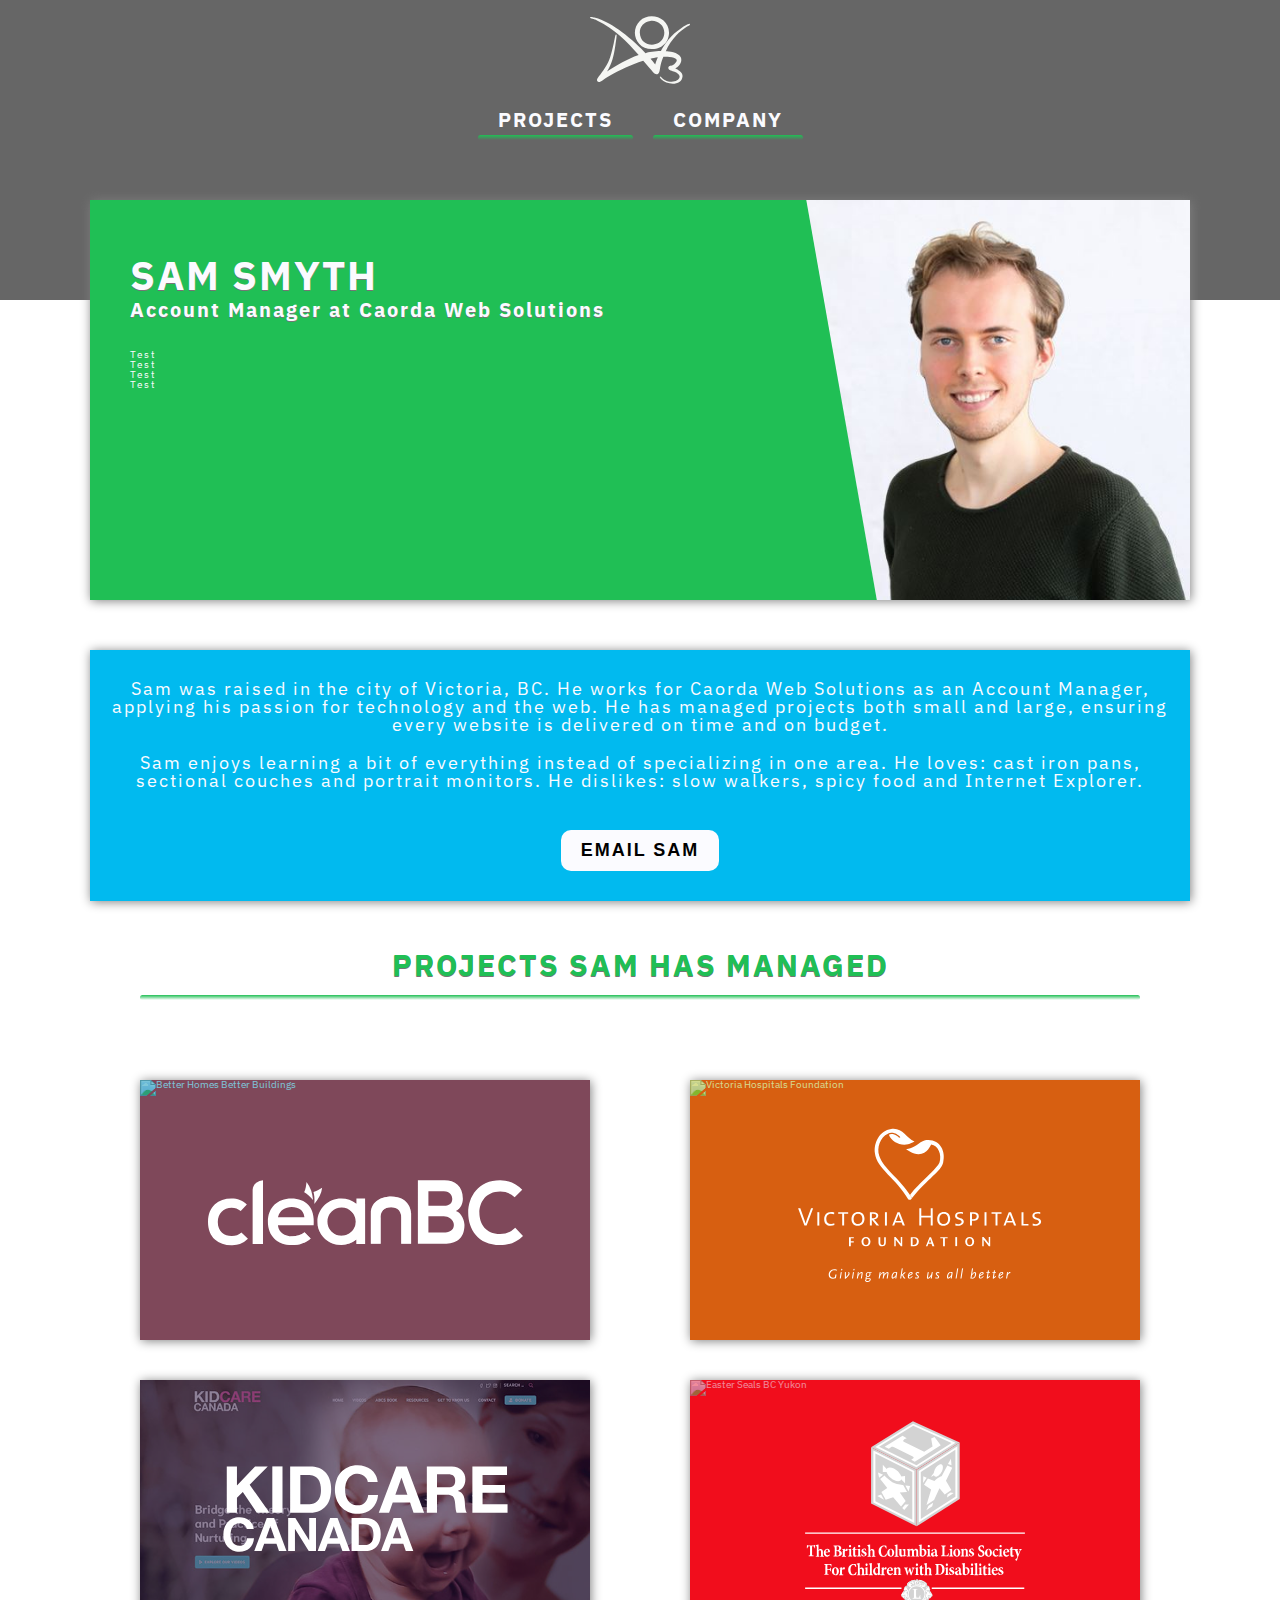
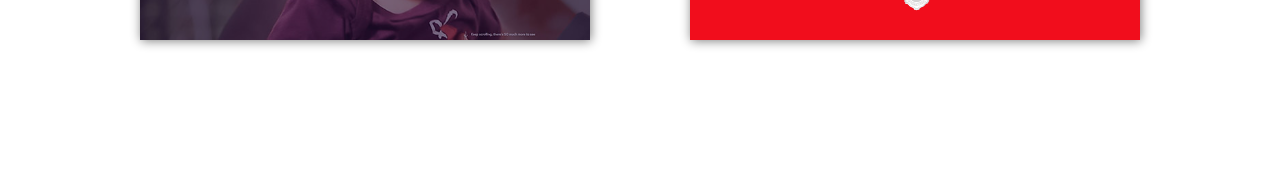
==== index.html @ a8829c1c "Portfolio section and new colours" ====
<!DOCTYPE html>
<html lang="en">
  <head>
    <meta charset="UTF-8" />
    <meta name="viewport" content="width=device-width, initial-scale=1.0" />
    <meta http-equiv="X-UA-Compatible" content="ie=edge" />
    <title>Sam Smyth</title>
    <link rel="stylesheet" href="personal-site/style.css" />
  </head>
  <body>
    <section class="hero-section">
      <div class="logo-cont">
        <svg role="img" xmlns="http://www.w3.org/2000/svg" viewBox="0 0 24 24">
          <path
            fill="#f5f6f3"
            d="M18.417 9.883c-.687 1.116-1.823 1.722-2.99 1.855-4.227.484-6.047-4.149-3.469-6.728 2.31-2.31 7.082-.9 7.005 2.899-.011.611-.166 1.357-.546 1.974zm-6.459-2.029c.142 3.596 4.764 3.682 5.687 1.054.815-2.324-1.12-4.199-3.19-3.897-1.523.221-2.553 1.411-2.497 2.843zM23.123 6.003c.284-.131.697-.412.837-.246.211.251-.459.475-.748.664-.918.6-1.731 1.227-2.477 2.049-.959 1.059-1.944 2.376-2.55 3.818.618.032 3.021.157 3.6 1.481.464 1.062-.387 2.156-1.32 2.627.663.414 1.81.945 1.745 1.898-.158 2.343-3.696 2.241-5.178.695-.244-.289-.358-.482-.25-.578.151-.134.326.186.676.476.225.187.377.251.572.354 1.301.683 3.339.403 3.478-.792.064-.554-.664-.955-1.217-1.204-.498-.224-1.514-.386-1.494-.952.02-.554.524-.45 1.03-.65.55-.217 1.004-.901 1.003-1.116-.005-.905-2.062-.888-3.221-.92-.275.606-.471 1.226-.692 2.158-.139.583-.151 1.897-.748 2.029-.737.164-1.014-.477-1.455-.991-.594-.69-1.436-1.637-1.942-2.223-3.033 1.002-5.392 2.091-8.256 3.712-1.311.742-2.063 1.59-2.545 1.354-.396-.194-.339-.633-.147-.887.393-.521.927-1.225 1.396-1.888.6-.849 1.054-1.667 1.373-2.445.692-1.688 1.23-4.72 1.475-5.859.088-.412.309-.348.322-.148.027.419-.237 2.047-.29 2.383-.436 2.781-.772 4.41-2.009 6.349 2.196-1.358 4.805-3.019 7.592-3.955C8.846 9.936 5.847 6.85 1.676 4.905 1.037 4.542 0 4.464 0 4.22c0-.271.781-.06 1.043.007 2.383.596 4.817 2.141 6.601 3.444 2.145 1.567 4.714 3.967 5.679 5.081.657-.226 2.286-.457 3.696-.496.752-1.58 2.55-4.018 4.788-5.442.413-.263.842-.594 1.316-.811zm-8.594 8.071c.423.428.742.934 1.11 1.398.174-.59.405-1.216.643-1.758-.619.082-1.281.203-1.753.36z"
          ></path>
        </svg>
      </div>
      <nav>
        <ul>
          <a href="#"><li>Projects</li></a>
          <a href="#"><li>Company</li></a>
        </ul>
      </nav>
    </section>
    <section class="bio-cont">
      <div class="bio-cont-top">
        <div class="bio-info">
          <h1>Sam Smyth</h1>
          <h2>
            Account Manager at
            <a
              target="_blank"
              href="https://www.caorda.com/about-caorda/meet-the-team/sam-smyth/"
              >Caorda Web Solutions</a
            >
          </h2>
          <ul>
            <li>Test</li>
            <li>Test</li>
            <li>Test</li>
            <li>Test</li>
          </ul>
        </div>
        <div></div>
        <div class="bio-img">
          <img src="images/sam.JPG" alt="Sam Smyth" />
        </div>
      </div>
      <div class="bio-cont-bottom">
        <p>
          Sam was raised in the city of Victoria, BC. He works for Caorda Web
          Solutions as an Account Manager, applying his passion for technology
          and the web. He has managed projects both small and large, ensuring
          every website is delivered on time and on budget.
        </p>
        <p>
          Sam enjoys learning a bit of everything instead of specializing in one
          area. He loves: cast iron pans, sectional couches and portrait
          monitors. He dislikes: slow walkers, spicy food and Internet Explorer.
        </p>
        <a href="mailto:sam@samsmyth.ca"><button>Email Sam</button></a>
      </div>
    </section>
    <section class="portfolio-cont">
      <div class="portfolio-items">
        <h2>Projects Sam Has Managed</h2>
        <a
          href="https://betterhomesbc.ca/"
          target="_blank"
          class="portfolio-piece"
        >
          <img
            src="images/betterhomesbetterbuildings.JPG"
            alt="Better Homes Better Buildings"
          />
          <div class="portfolio-overlay">
            <svg
              xmlns="http://www.w3.org/2000/svg"
              xmlns:xlink="http://www.w3.org/1999/xlink"
              width="5.8113in"
              height="1.8317in"
              viewBox="0 0 418.4147 131.8848"
            >
              <defs>
                <style>
                  .cls-1 {
                    isolation: isolate;
                  }
                  .cls-2 {
                    fill: #fff;
                  }
                  .cls-3 {
                    fill: #fff;
                  }
                  .cls-4 {
                    fill: #fff;
                  }
                  .cls-5 {
                    fill: #fff;
                  }
                  .cls-6 {
                    fill: #fff;
                  }
                  .cls-7 {
                    fill: #fff;
                  }
                  .cls-8 {
                    opacity: 0.5;
                    mix-blend-mode: multiply;
                  }
                  .cls-9 {
                    fill: #fff;
                  }
                  .cls-10 {
                    fill: #fff;
                  }
                  .cls-11 {
                    fill: #fff;
                  }
                  .cls-12 {
                    fill: #fff;
                  }
                  .cls-13 {
                    fill: #fff;
                  }
                </style>
                <linearGradient
                  id="New_Gradient_Swatch"
                  x1="243.0501"
                  y1="84.3378"
                  x2="243.0501"
                  y2="21.4845"
                  gradientUnits="userSpaceOnUse"
                >
                  <stop offset="0" stop-color="#60a744" />
                  <stop offset="1" stop-color="#80bc42" />
                </linearGradient>
                <linearGradient
                  id="linear-gradient"
                  x1="309.7337"
                  y1="84.3589"
                  x2="309.7337"
                  gradientUnits="userSpaceOnUse"
                >
                  <stop offset="0" stop-color="#005d98" />
                  <stop offset="1" stop-color="#018fb4" />
                </linearGradient>
                <linearGradient
                  id="New_Gradient_Swatch-2"
                  x1="26.5303"
                  y1="86.3672"
                  x2="26.5303"
                  y2="24.2873"
                  xlink:href="#New_Gradient_Swatch"
                />
                <linearGradient
                  id="New_Gradient_Swatch-3"
                  x1="110.0423"
                  y1="86.1224"
                  x2="110.0423"
                  y2="24.1645"
                  xlink:href="#New_Gradient_Swatch"
                />
                <linearGradient
                  id="New_Gradient_Swatch-4"
                  x1="66.1751"
                  y1="84.5269"
                  x2="66.1751"
                  y2="0"
                  xlink:href="#New_Gradient_Swatch"
                />
                <linearGradient
                  id="New_Gradient_Swatch-5"
                  x1="176.9977"
                  y1="85.8997"
                  x2="176.9977"
                  y2="24.1645"
                  xlink:href="#New_Gradient_Swatch"
                />
                <linearGradient
                  id="linear-gradient-2"
                  x1="382.0267"
                  y1="86.1463"
                  x2="382.0267"
                  xlink:href="#linear-gradient"
                />
              </defs>
              <title>cleanBC_Better Homes-1</title>
              <g class="cls-1">
                <g id="Layer_1" data-name="Layer 1">
                  <path
                    class="cls-2"
                    d="M242.811,21.4845c-9.1589,0-26.4807,4.7186-26.4807,22.5751V84.3378h13.0013V49.7048c-.06-.649-.4263-5.9542,3.085-9.8674,2.4116-2.6877,6.04-4.0505,10.7849-4.0505,4.34,0,7.7289,1.2737,10.0726,3.7867,3.7356,4.004,3.3886,9.6531,3.3718,9.8919l.0023,34.8724H269.77V43.93C269.7577,43.0246,269.17,21.4845,242.811,21.4845Z"
                  />
                  <path
                    class="cls-3"
                    d="M338.5438,24.4642c0,6.5076-2.64,12.7744-9.2411,16.2691,8.327,3.0129,11.3744,13.4974,11.3744,18.8,0,18.8-11.8827,24.8254-26.6081,24.8254H278.79V0h35.2786C328.0835,0,338.5438,7.4721,338.5438,24.4642Zm-45.77,9.4H313.288c8.429,0,11.1712-4.2177,11.1712-9.0382,0-3.8564-2.64-10.364-11.1712-10.364H292.7738Zm0,35.6717H313.288c5.4843,0,13.3037-2.1689,13.3037-10.1228,0-7.5922-7.8194-11.5692-13.3037-11.5692H292.7738Z"
                  />
                  <path
                    class="cls-4"
                    d="M31.1631,73.98c-9.04,0-18.1619-5.7673-18.1619-18.6519,0-10.95,7.7411-18.8982,18.4071-18.8982a19.4159,19.4159,0,0,1,12.0761,4.4159l8.13-8.5526c-5.9752-5.6026-12.1459-8.0058-20.4514-8.0058-8.8527,0-16.4569,2.664-21.99,7.7037C3.172,37.4563,0,45.5262,0,55.328S3.172,73.1989,9.1727,78.6635c5.5336,5.04,13.1378,7.7037,21.99,7.7037A29.9467,29.9467,0,0,0,53.0606,77.775l-8.6571-8.4458A19.4329,19.4329,0,0,1,31.1631,73.98Z"
                  />
                  <path
                    class="cls-5"
                    d="M110.7048,24.1645c-18.64,0-31.1631,12.3263-31.1631,30.6724,0,19.2979,12.3641,31.2856,32.2671,31.2856,9.562,0,18.8845-3.3634,24.6148-8.8287l-8.1869-8.0828c-3.9537,3.4564-10.9687,5.2594-16.1824,5.2594-10.4551,0-17.9174-5.3929-19.0115-13.7388l-.1457-1.112h47.4569c.9164-11.5163-1.5143-20.7958-7.0509-26.8743C128.1906,27.132,120.3763,24.1645,110.7048,24.1645ZM92.964,49.1954l.352-1.25c2.2015-7.8258,8.8855-12.4979,17.88-12.4979,9.5971,0,15.6775,4.6081,16.6819,12.642l.138,1.1059Z"
                  />
                  <path
                    class="cls-6"
                    d="M59.3,12.8075V84.5269H73.05V0a20.6,20.6,0,0,0-8.8714,3.3489C59.65,6.4636,59.3141,12.5048,59.3,12.8075Z"
                  />
                  <path
                    class="cls-7"
                    d="M197.1506,31.2232a32.0328,32.0328,0,0,0-20.1528-7.0587c-17.4882,0-31.6648,13.82-31.6648,30.8676S159.51,85.9,176.9978,85.9a32.0331,32.0331,0,0,0,20.1528-7.0587V84.75h11.5118V24.1645H197.1506ZM176.9978,73.8466a18.8206,18.8206,0,1,1,19.3-18.8146A19.0621,19.0621,0,0,1,176.9978,73.8466Z"
                  />
                  <g class="cls-8">
                    <path
                      class="cls-9"
                      d="M176.9978,85.9a32.0331,32.0331,0,0,0,20.1528-7.0587V84.75h11.5118V31.4523c-6.4138,2.8405-13.0342,5.77-19.7874,8.7555a18.6131,18.6131,0,0,1,7.423,14.8242,19.3066,19.3066,0,0,1-38.6007,0c0-.3626.013-.7221.0338-1.08q-6.0457,2.6632-12.0929,5.323C147.76,74.3141,160.9873,85.9,176.9978,85.9Z"
                    />
                    <path
                      class="cls-9"
                      d="M136.4237,77.2937l-8.1869-8.0828c-3.9537,3.4564-10.9687,5.2594-16.1824,5.2594-.3367,0-.6611-.0211-.9915-.0322-5.8563,2.56-11.5916,5.0612-17.1567,7.4825a36.5181,36.5181,0,0,0,17.9026,4.2018C121.3708,86.1224,130.6933,82.759,136.4237,77.2937Z"
                    />
                    <path
                      class="cls-9"
                      d="M242.811,21.4845c-9.1589,0-26.4807,4.7186-26.4807,22.5751V84.3378h13.0013V49.7048c-.06-.649-.4263-5.9542,3.085-9.8674,2.4116-2.6877,6.04-4.0505,10.7849-4.0505,4.34,0,7.7289,1.2737,10.0726,3.7867,3.7356,4.004,3.3886,9.6531,3.3718,9.8919l.0023,34.8724H269.77V43.93C269.7577,43.0246,269.17,21.4845,242.811,21.4845Z"
                    />
                  </g>
                  <path
                    class="cls-10"
                    d="M418.4147,73.8734c-8.2254,8.3785-18.8507,12.2729-30.39,12.2729-29.7046,0-42.2718-21.1237-42.3857-42.6011C345.5247,21.95,359.12,0,388.0251,0a40.6026,40.6026,0,0,1,29.3613,12.6271L407.333,22.6576a26.998,26.998,0,0,0-19.3079-7.7887c-19.3079,0-27.6481,14.8694-27.5334,28.6762.1139,13.6892,7.7682,27.9679,27.5334,27.9679a28.95,28.95,0,0,0,20.1076-8.3785Z"
                  />
                  <path
                    class="cls-11"
                    d="M141.2435,31.4666a49.2283,49.2283,0,0,0,.0141-9.4773c-.515-4.8084-1.1855-6.28-1.1855-6.28a37.8294,37.8294,0,0,0,5.7211-2.3618,63.0494,63.0494,0,0,0,5.8053-3.2751,29.1872,29.1872,0,0,1-3.3027,10.7618,59.5555,59.5555,0,0,1-7.0522,10.6327"
                  />
                  <path
                    class="cls-12"
                    d="M139.5752,26.3531a49.1835,49.1835,0,0,0-6.6466-6.756c-3.7434-3.0612-5.2552-3.6383-5.2552-3.6383a25.3963,25.3963,0,0,0,2.2131-6.7124c.7068-3.8872.9889-7.0344.9889-7.0344a39.8137,39.8137,0,0,1,6.2521,11.6185,59.5934,59.5934,0,0,1,2.4478,12.5225"
                  />
                </g>
              </g>
            </svg>
          </div>
        </a>
        <a
          href="https://www.victoriahf.ca/"
          target="_blank"
          class="portfolio-piece"
        >
          <img
            src="images/victoriahospitalsfoundation.JPG"
            alt="Victoria Hospitals Foundation"
          />
          <div class="portfolio-overlay">
            <svg
              xmlns="http://www.w3.org/2000/svg"
              xmlns:xlink="http://www.w3.org/1999/xlink"
              version="1.1"
              id="Layer_1"
              x="0px"
              y="0px"
              viewBox="0 0 360 360"
              style="enable-background:new 0 0 360 360;"
              xml:space="preserve"
            >
              <style type="text/css">
                .st0 {
                  fill: #ffffff;
                }
              </style>
              <g>
                <path
                  class="st0"
                  d="M83.22,211.18H81.3l-5.65-15.44h1.97l3.61,10.27c0.34,0.94,0.75,2.13,1.08,3.3h0.02   c0.3-1.12,0.66-2.24,1.12-3.43l3.73-10.14h1.83L83.22,211.18z"
                />
                <path class="st0" d="M92.75,211.18v-11.9h1.74v11.9H92.75z" />
                <path
                  class="st0"
                  d="M104.58,211.34c-3.75,0-5.74-2.2-5.74-5.86c0-3.43,1.88-6.34,6.22-6.34c0.89,0,1.9,0.12,2.75,0.34l-0.16,1.58   c-0.96-0.3-1.9-0.46-2.81-0.46c-2.81,0-4.14,2.06-4.14,4.69c0,2.91,1.49,4.51,4.3,4.51c0.96,0,1.99-0.23,2.79-0.62l0.14,1.53   C106.96,211.12,105.84,211.34,104.58,211.34z"
                />
                <path
                  class="st0"
                  d="M116.57,200.73v10.46h-1.74v-10.46h-3.55v-1.44h8.88v1.44H116.57z"
                />
                <path
                  class="st0"
                  d="M128.68,211.37c-3.84,0-5.56-2.54-5.56-6.02c0-3.96,2.72-6.25,5.93-6.25c3.5,0,5.61,2.15,5.61,6.04   C134.65,209.13,132.02,211.37,128.68,211.37z M128.88,200.59c-2.08,0-3.91,1.6-3.91,4.58c0,2.54,0.98,4.69,3.82,4.69   c2.27,0,4-1.56,4-4.53C132.79,202.24,131.31,200.59,128.88,200.59z"
                />
                <path
                  class="st0"
                  d="M145.45,211.18l-4.19-5.29h-0.07v5.29h-1.74v-11.9c0.71-0.02,1.85-0.05,3.25-0.05c2.72,0,4.23,1.08,4.23,3.07   c0,2.1-1.63,3.32-3.82,3.43c0.32,0.32,0.69,0.78,1.08,1.26l3.46,4.19H145.45z M142.47,200.57c-0.57,0-0.94,0.02-1.28,0.07v4   c0.37,0.02,0.87,0.05,1.35,0.05c1.58,0,2.58-0.85,2.58-2.17C145.13,201.21,144.1,200.57,142.47,200.57z"
                />
                <path class="st0" d="M152.84,211.18v-11.9h1.74v11.9H152.84z" />
                <path
                  class="st0"
                  d="M168.65,211.18l-1.01-2.65h-5.56l-1.03,2.65h-1.74l4.69-11.9h1.94l4.62,11.9H168.65z M165.58,203.13   c-0.27-0.71-0.53-1.46-0.71-2.04h-0.02c-0.16,0.59-0.39,1.33-0.69,2.04l-1.6,4.09h4.6L165.58,203.13z"
                />
                <path
                  class="st0"
                  d="M193.54,211.18v-7.28h-8.4v7.28h-1.76v-15.44h1.76v6.7h8.4v-6.7h1.74v15.44H193.54z"
                />
                <path
                  class="st0"
                  d="M204.87,211.37c-3.84,0-5.56-2.54-5.56-6.02c0-3.96,2.72-6.25,5.93-6.25c3.5,0,5.61,2.15,5.61,6.04   C210.84,209.13,208.21,211.37,204.87,211.37z M205.08,200.59c-2.08,0-3.91,1.6-3.91,4.58c0,2.54,0.98,4.69,3.82,4.69   c2.26,0,4-1.56,4-4.53C208.99,202.24,207.5,200.59,205.08,200.59z"
                />
                <path
                  class="st0"
                  d="M218.05,211.37c-0.94,0-1.99-0.14-2.65-0.3l0.07-1.67c0.73,0.3,1.74,0.5,2.81,0.5c1.33,0,2.77-0.57,2.77-2.13   c0-2.59-5.9-1.37-5.9-5.17c0-2.13,1.72-3.5,4.62-3.5c0.73,0,1.72,0.09,2.43,0.23l-0.09,1.53c-0.66-0.18-1.69-0.34-2.42-0.34   c-1.85,0-2.72,0.76-2.72,1.88c0,2.56,5.95,1.35,5.95,5.19C222.9,209.95,220.7,211.37,218.05,211.37z"
                />
                <path
                  class="st0"
                  d="M231.32,206.95c-0.37,0-0.8,0-1.12-0.04v4.28h-1.74v-11.9c0.91-0.02,2.08-0.05,3.41-0.05   c2.79,0,4.41,1.4,4.41,3.59C236.28,205.35,234.34,206.95,231.32,206.95z M231.62,200.64c-0.62,0-1.05,0-1.42,0.02v4.8   c0.32,0.07,0.82,0.09,1.21,0.09c1.92,0,3.04-0.87,3.04-2.56C234.45,201.6,233.49,200.64,231.62,200.64z"
                />
                <path class="st0" d="M241.36,211.18v-11.9h1.74v11.9H241.36z" />
                <path
                  class="st0"
                  d="M252.87,200.73v10.46h-1.74v-10.46h-3.55v-1.44h8.88v1.44H252.87z"
                />
                <path
                  class="st0"
                  d="M267.58,211.18l-1.01-2.65h-5.56l-1.03,2.65h-1.74l4.69-11.9h1.94l4.62,11.9H267.58z M264.51,203.13   c-0.28-0.71-0.53-1.46-0.71-2.04h-0.02c-0.16,0.59-0.39,1.33-0.69,2.04l-1.6,4.09h4.6L264.51,203.13z"
                />
                <path
                  class="st0"
                  d="M274.24,211.18v-11.9h1.74v10.43h4.42v1.46H274.24z"
                />
                <path
                  class="st0"
                  d="M286.79,211.37c-0.94,0-1.99-0.14-2.65-0.3l0.07-1.67c0.73,0.3,1.74,0.5,2.81,0.5c1.33,0,2.77-0.57,2.77-2.13   c0-2.59-5.9-1.37-5.9-5.17c0-2.13,1.72-3.5,4.62-3.5c0.73,0,1.71,0.09,2.42,0.23l-0.09,1.53c-0.66-0.18-1.69-0.34-2.43-0.34   c-1.85,0-2.72,0.76-2.72,1.88c0,2.56,5.95,1.35,5.95,5.19C291.65,209.95,289.45,211.37,286.79,211.37z"
                />
              </g>
              <g>
                <path
                  class="st0"
                  d="M125.18,222.52h-2.68v2.63h2.63v1.08h-2.63v3.23h-1.61v-8.01h4.29V222.52z"
                />
                <path
                  class="st0"
                  d="M131.99,225.33c0-2.24,1.69-4.03,3.99-4.03c2.3,0,3.99,1.78,3.99,4.03c0,2.39-1.53,4.26-3.99,4.26   C133.52,229.59,131.99,227.72,131.99,225.33z M138.26,225.33c0-1.48-0.67-2.88-2.28-2.88c-1.6,0-2.28,1.41-2.28,2.88   c0,1.53,0.59,3.11,2.28,3.11C137.66,228.45,138.26,226.87,138.26,225.33z"
                />
                <path
                  class="st0"
                  d="M148.71,221.45v4.6c0,1.57,0.46,2.43,1.74,2.43c1.22,0,1.72-1.04,1.72-2.33v-4.69h1.44v4.98   c0,2.03-1.3,3.17-3.2,3.17c-2.17,0-3.31-1.06-3.31-3.25v-4.89H148.71z"
                />
                <path
                  class="st0"
                  d="M168.2,229.45h-1.17c-1.53-1.84-3.07-3.67-4.58-5.74h-0.02v5.74h-1.29v-8.01h1.18   c1.53,1.83,3.05,3.65,4.56,5.71h0.02v-5.71h1.29V229.45z"
                />
                <path
                  class="st0"
                  d="M178.59,221.45c3.26,0,4.38,1.84,4.38,3.78c0,2.64-1.69,4.23-4.53,4.23h-2.62v-8.01H178.59z M177.43,228.38   h0.98c1.84,0,2.84-0.94,2.84-3.17c0-1.66-0.96-2.69-2.65-2.69h-1.17V228.38z"
                />
                <path
                  class="st0"
                  d="M193.81,221.45l3.01,8.01h-1.81l-0.74-2.19h-2.83l-0.82,2.19h-1.4l3.26-8.01H193.81z M194.03,226.28   c-0.34-1.05-0.69-2.03-1.06-3.26h-0.02c-0.33,1.24-0.71,2.21-1.09,3.26H194.03z"
                />
                <path
                  class="st0"
                  d="M204.5,229.45v-6.93h-2.47v-1.07h6.55v1.07h-2.47v6.93H204.5z"
                />
                <path class="st0" d="M215.38,229.45v-8.01h1.61v8.01H215.38z" />
                <path
                  class="st0"
                  d="M224.17,225.33c0-2.24,1.69-4.03,3.99-4.03s3.99,1.78,3.99,4.03c0,2.39-1.53,4.26-3.99,4.26   C225.71,229.59,224.17,227.72,224.17,225.33z M230.44,225.33c0-1.48-0.67-2.88-2.28-2.88c-1.6,0-2.28,1.41-2.28,2.88   c0,1.53,0.59,3.11,2.28,3.11C229.85,228.45,230.44,226.87,230.44,225.33z"
                />
                <path
                  class="st0"
                  d="M246.4,229.45h-1.17c-1.53-1.84-3.07-3.67-4.58-5.74h-0.02v5.74h-1.29v-8.01h1.18   c1.53,1.83,3.05,3.65,4.56,5.71h0.02v-5.71h1.29V229.45z"
                />
              </g>
              <g>
                <path
                  class="st0"
                  d="M175.88,185.21c-10.96-17.36-23.84-23.86-28.13-36.08c-2.36-6.72,0.7-16.56,7.76-19.56   c0.06-0.05,0.97-0.37,0.97-0.37c0.8-0.23,2.19-0.81,4.77-0.09c2.6,0.72,4.9,2.89,5.02,3.01c0.22,0.22,0.2,0.56-0.04,0.76   c-0.23,0.2-0.6,0.19-0.81-0.03c-0.03-0.03-2.21-1.99-4.47-2.7c-2.03-0.64-3.79-0.01-4.6,0.32c1.91,5.42,7.84,8.76,13.69,8.83   c4.5,0.05,9.02-2.85,9.02-2.85c-7.62-3.33-10.64-12.67-20.78-11.1c-10.14,1.57-15.49,11.89-14.36,21.47   c1.62,13.76,18.9,22.19,29.42,40.73c0.51,0.89,1.94,1.03,2.63,0.37c0.51-0.45,0.9-1.21,0.9-1.21S176.14,185.62,175.88,185.21z"
                />
                <g>
                  <path
                    class="st0"
                    d="M191.31,135.19c-8.26,0-7.88,6.22-19.63,8.12c0,0,6.05,4.41,11,4.46c7.85,0.08,11.16-8.72,11.18-8.7    c6.44,0.66,9.62,9.29,7.52,15.77c-1.84,5.68-18.33,18.35-26.27,29.1c0.27,0.42,0.55,0.82,0.82,1.25c0.24,0.39,0.89,1.35,0.99,1.5    c14.67-18.3,25.57-23.35,27.68-31.69C206.96,145.69,202.34,135.19,191.31,135.19z"
                  />
                </g>
              </g>
              <g>
                <g>
                  <path
                    class="st0"
                    d="M109.88,251.4c-0.17-0.11-0.31-0.17-0.39-0.22c-0.43-0.2-1.06-0.32-1.7-0.32c-1.16,0-1.93,0.31-2.68,1.03    c-0.76,0.75-1.19,1.75-1.19,2.78c0,1.7,1.14,2.78,2.94,2.78c0.64,0,1.13-0.09,1.49-0.26l0.42-2.62h1.01l-0.53,3.32    c-0.27,0.1-0.48,0.17-0.62,0.21c-0.54,0.16-1.32,0.27-1.96,0.27c-2.34,0-3.84-1.39-3.84-3.57c0-2.77,2.13-4.86,4.95-4.86    c0.63,0,1.3,0.07,1.71,0.18c0.31,0.1,0.49,0.18,0.91,0.43L109.88,251.4z"
                  />
                  <path
                    class="st0"
                    d="M113.59,258.2h-0.92l0.87-5.49l0.95-0.16L113.59,258.2z M114.96,250.45c-0.09,0.41-0.36,0.69-0.66,0.69    c-0.22,0-0.41-0.32-0.41-0.73c0-0.05,0-0.1,0.01-0.15c0.09-0.41,0.36-0.69,0.66-0.69c0.22,0,0.41,0.32,0.41,0.73    C114.98,250.35,114.98,250.4,114.96,250.45z"
                  />
                  <path
                    class="st0"
                    d="M121.34,254.2c-0.11,0.6-0.32,0.91-1.27,1.95l-0.79,0.86c-0.48,0.5-0.74,0.76-1.42,1.35h-0.65v-5.65    l0.91-0.16v4.46c0.11-0.12,0.21-0.21,0.27-0.27c0.11-0.12,0.43-0.48,0.95-1.06c0.31-0.34,0.55-0.65,0.75-0.91    c0.25-0.34,0.37-0.66,0.37-1.05c0-0.2-0.02-0.27-0.15-0.49c-0.09-0.14-0.14-0.21-0.27-0.37l0.82-0.31    c0.41,0.49,0.52,0.76,0.52,1.24C121.39,253.93,121.38,254.07,121.34,254.2z"
                  />
                  <path
                    class="st0"
                    d="M124.45,258.2h-0.92l0.87-5.49l0.95-0.16L124.45,258.2z M125.83,250.45c-0.09,0.41-0.36,0.69-0.67,0.69    c-0.22,0-0.41-0.32-0.41-0.73c0-0.05,0-0.1,0.01-0.15c0.09-0.41,0.36-0.69,0.66-0.69c0.22,0,0.41,0.32,0.41,0.73    C125.84,250.35,125.84,250.4,125.83,250.45z"
                  />
                  <path
                    class="st0"
                    d="M133,253.94l-0.66,4.26h-0.93l0.65-4.1l0.04-0.26c0.01-0.06,0.02-0.12,0.02-0.2c0-0.26-0.09-0.38-0.25-0.38    c-0.28,0-0.7,0.29-1.21,0.85c-0.46,0.48-0.89,1.02-1.18,1.49c-0.12,0.18-0.22,0.37-0.28,0.54c-0.09,0.22-0.21,0.69-0.26,0.97    l-0.17,1.08h-0.92l0.87-5.49l0.95-0.16l-0.43,2.24c0.12-0.17,0.22-0.29,0.3-0.38c0.37-0.5,0.59-0.76,0.9-1.06    c0.59-0.59,1.16-0.87,1.67-0.87c0.64,0,0.94,0.31,0.94,0.99C133.04,253.61,133.03,253.8,133,253.94z"
                  />
                  <path
                    class="st0"
                    d="M140.78,253.4h-1.01c0.16,0.32,0.23,0.64,0.23,1.01c0,1.3-1.08,2.45-2.34,2.45c-0.26,0-0.36-0.02-0.59-0.12    c-0.09,0.1-0.15,0.17-0.18,0.22c-0.32,0.37-0.47,0.59-0.47,0.73c0,0.17,0.11,0.21,0.63,0.21h1.77c1.02,0,1.43,0.32,1.43,1.09    c0,1.33-1.23,2.35-2.82,2.35c-1.33,0-2.33-0.57-2.33-1.33c0-0.47,0.28-0.91,1-1.5c-0.47-0.12-0.66-0.29-0.66-0.57    c0-0.33,0.21-0.65,1.02-1.54c-0.46-0.31-0.68-0.76-0.68-1.37c0-1.46,1.07-2.6,2.45-2.6c0.36,0,0.58,0.04,0.96,0.19h1.08l0.71-0.08    L140.78,253.4z M138.48,258.67h-1.64c-0.49,0.41-0.8,0.85-0.8,1.18c0,0.43,0.52,0.7,1.3,0.7c1.12,0,1.97-0.6,1.97-1.4    C139.32,258.76,139.14,258.67,138.48,258.67z M138.22,253.13c-0.85,0-1.54,0.81-1.54,1.82c0,0.75,0.36,1.16,1,1.16    c0.81,0,1.43-0.79,1.43-1.82C139.11,253.58,138.78,253.13,138.22,253.13z"
                  />
                  <path
                    class="st0"
                    d="M155.97,253.94l-0.68,4.26h-0.94l0.65-4.1c0.04-0.18,0.06-0.44,0.06-0.54c0-0.18-0.09-0.29-0.23-0.29    c-0.28,0-0.69,0.28-1.21,0.85c-0.46,0.48-0.87,1.01-1.18,1.5c-0.12,0.2-0.22,0.38-0.28,0.54c-0.04,0.09-0.09,0.27-0.16,0.53    c-0.06,0.21-0.09,0.34-0.1,0.43l-0.17,1.08h-0.93l0.65-4.1l0.04-0.26c0.01-0.06,0.02-0.12,0.02-0.2c0-0.26-0.09-0.38-0.26-0.38    c-0.27,0-0.69,0.29-1.19,0.85c-0.46,0.49-0.89,1.03-1.18,1.49c-0.12,0.18-0.22,0.37-0.28,0.54c-0.09,0.22-0.21,0.69-0.26,0.97    l-0.17,1.08h-0.92l0.87-5.49l0.95-0.16l-0.43,2.24c0.12-0.17,0.22-0.29,0.3-0.38c0.37-0.5,0.59-0.76,0.9-1.06    c0.6-0.59,1.16-0.87,1.69-0.87c0.63,0,0.94,0.31,0.94,0.95c0,0.39-0.1,0.93-0.26,1.37c0.92-1.42,2.04-2.31,2.87-2.31    c0.64,0,0.96,0.3,0.96,0.91C156.02,253.54,155.99,253.76,155.97,253.94z"
                  />
                  <path
                    class="st0"
                    d="M162.94,258.2h-0.92l0.36-1.78c-0.91,1.23-1.91,1.93-2.76,1.93c-0.58,0-0.92-0.59-0.92-1.65    c0-2.41,1.4-4.27,3.22-4.27c0.21,0,0.43,0.01,0.66,0.06c0.31,0.06,0.53,0.11,1.22,0.29L162.94,258.2z M161.9,253.19    c-0.47,0-0.66,0.06-0.96,0.29c-0.7,0.57-1.23,1.98-1.23,3.25c0,0.49,0.12,0.75,0.36,0.75c0.22,0,0.58-0.22,1.11-0.71    c1-0.93,1.32-1.51,1.51-2.83l0.1-0.62C162.32,253.21,162.17,253.19,161.9,253.19z"
                  />
                  <path
                    class="st0"
                    d="M170.36,253.76c-0.15,0.15-0.34,0.33-0.6,0.57c-0.38,0.34-0.48,0.42-0.79,0.63c0.2,0.48,0.26,0.58,0.61,1.18    c0.21,0.34,0.36,0.59,0.44,0.71c0.09,0.14,0.27,0.38,0.54,0.76c0.1,0.12,0.25,0.33,0.43,0.59h-1.16c-0.39-0.5-0.53-0.71-0.81-1.17    c-0.11-0.19-0.25-0.41-0.38-0.64c-0.28-0.49-0.32-0.57-0.46-0.97l-0.52,0.31l-0.39,2.47h-0.92l1.41-8.9l0.95-0.16l-0.89,5.58    c0.5-0.33,0.7-0.48,1.05-0.78c0.14-0.11,0.33-0.28,0.58-0.52c0.38-0.36,0.47-0.44,0.73-0.8h1.16    C170.87,253.22,170.68,253.44,170.36,253.76z"
                  />
                  <path
                    class="st0"
                    d="M176.74,254.6l-2.6,1.6c-0.02,0.11-0.02,0.15-0.02,0.28c0,0.68,0.23,1.05,0.66,1.05    c0.6,0,1.43-0.59,2.18-1.56l0.53,0.54c-1.05,1.18-2.01,1.8-2.85,1.8c-0.97,0-1.46-0.62-1.46-1.83c0-2.15,1.4-4.02,3.03-4.02    c0.8,0,1.3,0.41,1.3,1.05C177.5,253.94,177.28,254.26,176.74,254.6z M176.09,253.14c-0.78,0-1.56,0.95-1.82,2.19l2.33-1.46    c0.04-0.1,0.05-0.17,0.05-0.22C176.64,253.39,176.37,253.14,176.09,253.14z"
                  />
                  <path
                    class="st0"
                    d="M183.04,253.71c-0.32-0.21-0.44-0.27-0.74-0.34c-0.15-0.04-0.32-0.06-0.44-0.06c-0.48,0-0.86,0.29-0.86,0.66    c0,0.3,0.18,0.52,0.9,1.06c0.92,0.7,1.13,1.01,1.13,1.6c0,1.05-0.72,1.67-1.93,1.67c-0.5,0-0.8-0.07-1.57-0.41l0.43-0.78    c0.49,0.3,0.79,0.39,1.18,0.39c0.59,0,0.92-0.26,0.92-0.71c0-0.14-0.03-0.26-0.07-0.36c-0.08-0.14-0.19-0.27-0.33-0.41    c-0.13-0.11-0.37-0.31-0.71-0.57c-0.66-0.53-0.86-0.85-0.86-1.35c0-0.95,0.73-1.58,1.81-1.58c0.26,0,0.53,0.04,0.82,0.12    c0.28,0.07,0.41,0.13,0.7,0.32L183.04,253.71z"
                  />
                  <path
                    class="st0"
                    d="M194.47,258.2h-0.94l0.42-2.17c-0.13,0.17-0.22,0.31-0.29,0.39c-0.38,0.49-0.6,0.75-0.9,1.05    c-0.59,0.58-1.16,0.89-1.65,0.89c-0.65,0-0.96-0.34-0.96-1.07c0-0.17,0.01-0.31,0.03-0.41l0.66-4.17l0.95-0.16l-0.66,4.18    l-0.04,0.25c-0.01,0.06-0.01,0.14-0.01,0.21c0,0.25,0.07,0.37,0.23,0.37c0.28,0,0.7-0.3,1.21-0.84c0.46-0.49,0.88-1.03,1.19-1.5    c0.11-0.18,0.21-0.36,0.28-0.54c0.05-0.12,0.1-0.29,0.15-0.52c0.05-0.18,0.09-0.33,0.1-0.45l0.16-1l0.95-0.16L194.47,258.2z"
                  />
                  <path
                    class="st0"
                    d="M201,253.71c-0.32-0.21-0.44-0.27-0.74-0.34c-0.15-0.04-0.32-0.06-0.44-0.06c-0.48,0-0.86,0.29-0.86,0.66    c0,0.3,0.18,0.52,0.9,1.06c0.92,0.7,1.13,1.01,1.13,1.6c0,1.05-0.72,1.67-1.93,1.67c-0.5,0-0.8-0.07-1.58-0.41l0.43-0.78    c0.49,0.3,0.79,0.39,1.18,0.39c0.59,0,0.92-0.26,0.92-0.71c0-0.14-0.03-0.26-0.07-0.36c-0.07-0.14-0.19-0.27-0.33-0.41    c-0.14-0.11-0.37-0.31-0.71-0.57c-0.66-0.53-0.86-0.85-0.86-1.35c0-0.95,0.72-1.58,1.81-1.58c0.26,0,0.53,0.04,0.82,0.12    c0.28,0.07,0.41,0.13,0.7,0.32L201,253.71z"
                  />
                  <path
                    class="st0"
                    d="M212.2,258.2h-0.92l0.36-1.78c-0.91,1.23-1.91,1.93-2.76,1.93c-0.58,0-0.92-0.59-0.92-1.65    c0-2.41,1.4-4.27,3.22-4.27c0.21,0,0.43,0.01,0.66,0.06c0.31,0.06,0.53,0.11,1.22,0.29L212.2,258.2z M211.15,253.19    c-0.47,0-0.66,0.06-0.96,0.29c-0.7,0.57-1.23,1.98-1.23,3.25c0,0.49,0.13,0.75,0.36,0.75c0.22,0,0.58-0.22,1.11-0.71    c1-0.93,1.32-1.51,1.52-2.83l0.1-0.62C211.57,253.21,211.42,253.19,211.15,253.19z"
                  />
                  <path
                    class="st0"
                    d="M216.54,258.2h-0.92l1.41-8.9l0.95-0.16L216.54,258.2z"
                  />
                  <path
                    class="st0"
                    d="M220.86,258.2h-0.92l1.42-8.9l0.95-0.16L220.86,258.2z"
                  />
                  <path
                    class="st0"
                    d="M230.67,258.36c-0.16,0-0.32-0.01-0.48-0.03l-0.63-0.06l-0.44-0.04l-0.32-0.04l1.42-8.9l0.95-0.16l-0.54,3.41    c-0.17,1.01-0.2,1.15-0.35,1.79c0.82-1.17,1.79-1.87,2.57-1.87c0.65,0,1.06,0.7,1.06,1.82    C233.89,256.57,232.47,258.36,230.67,258.36z M232.48,253.32c-0.31,0-0.88,0.43-1.54,1.18c-0.2,0.23-0.37,0.46-0.52,0.69    c-0.22,0.32-0.31,0.59-0.39,1.08l-0.2,1.23c0.26,0.09,0.56,0.12,0.91,0.12c1.23,0,2.15-1.49,2.15-3.45    C232.9,253.6,232.76,253.32,232.48,253.32z"
                  />
                  <path
                    class="st0"
                    d="M239.86,254.6l-2.6,1.6c-0.03,0.11-0.03,0.15-0.03,0.28c0,0.68,0.23,1.05,0.66,1.05    c0.6,0,1.43-0.59,2.18-1.56l0.53,0.54c-1.05,1.18-2.01,1.8-2.86,1.8c-0.97,0-1.46-0.62-1.46-1.83c0-2.15,1.4-4.02,3.03-4.02    c0.8,0,1.3,0.41,1.3,1.05C240.63,253.94,240.4,254.26,239.86,254.6z M239.21,253.14c-0.77,0-1.56,0.95-1.82,2.19l2.33-1.46    c0.04-0.1,0.05-0.17,0.05-0.22C239.76,253.39,239.49,253.14,239.21,253.14z"
                  />
                  <path
                    class="st0"
                    d="M245.99,256.65c-0.26,0.26-0.47,0.46-0.63,0.59c-0.42,0.37-0.87,0.71-1.23,0.92c-0.2,0.12-0.28,0.15-0.62,0.2    c-0.09-0.17-0.14-0.37-0.14-0.67c0-0.11,0.01-0.26,0.03-0.44c0.02-0.23,0.05-0.41,0.06-0.52l0.53-3.33h-1.08l0.11-0.69l1.1-0.08    l0.25-1.54l0.95-0.16l-0.27,1.7h1.17l-0.12,0.77h-1.17l-0.59,3.79l0.33-0.27l0.46-0.43l0.38-0.34l0.27-0.27l0.46,0.54    L245.99,256.65z"
                  />
                  <path
                    class="st0"
                    d="M251.37,256.65c-0.26,0.26-0.47,0.46-0.63,0.59c-0.42,0.37-0.88,0.71-1.23,0.92c-0.2,0.12-0.28,0.15-0.62,0.2    c-0.09-0.17-0.14-0.37-0.14-0.67c0-0.11,0.01-0.26,0.03-0.44c0.03-0.23,0.05-0.41,0.06-0.52l0.53-3.33h-1.08l0.11-0.69l1.1-0.08    l0.25-1.54l0.95-0.16l-0.27,1.7h1.17l-0.13,0.77h-1.17l-0.59,3.79l0.33-0.27l0.45-0.43l0.38-0.34l0.27-0.27l0.46,0.54    L251.37,256.65z"
                  />
                  <path
                    class="st0"
                    d="M257.3,254.6l-2.6,1.6c-0.03,0.11-0.03,0.15-0.03,0.28c0,0.68,0.23,1.05,0.67,1.05c0.6,0,1.43-0.59,2.18-1.56    l0.53,0.54c-1.04,1.18-2.01,1.8-2.85,1.8c-0.97,0-1.47-0.62-1.47-1.83c0-2.15,1.4-4.02,3.03-4.02c0.8,0,1.3,0.41,1.3,1.05    C258.06,253.94,257.84,254.26,257.3,254.6z M256.65,253.14c-0.78,0-1.56,0.95-1.82,2.19l2.32-1.46c0.04-0.1,0.05-0.17,0.05-0.22    C257.2,253.39,256.93,253.14,256.65,253.14z"
                  />
                  <path
                    class="st0"
                    d="M264.09,253.56c-0.12-0.07-0.21-0.1-0.36-0.1c-0.26,0-0.49,0.11-0.76,0.38c-0.43,0.41-0.75,0.91-0.96,1.49    c-0.12,0.33-0.29,1.06-0.37,1.48l-0.22,1.39h-0.92l0.87-5.49l0.95-0.16l-0.33,1.63c0.68-1.17,1.21-1.64,1.83-1.64    c0.26,0,0.42,0.04,0.64,0.17L264.09,253.56z"
                  />
                </g>
              </g>
            </svg>
          </div>
        </a>
        <a
          href="https://kidcarecanada.org"
          target="_blank"
          class="portfolio-piece"
        >
          <img src="images/Kid-Care-Canada.JPG" alt="Kid Care Canada" />
          <div class="portfolio-overlay">
            <svg
              xmlns="http://www.w3.org/2000/svg"
              xmlns:xlink="http://www.w3.org/1999/xlink"
              version="1.1"
              id="Layer_1"
              x="0px"
              y="0px"
              viewBox="0 0 1366 768"
              style="enable-background:new 0 0 1366 768;"
              xml:space="preserve"
            >
              <style type="text/css">
                .st0 {
                  fill: #ffffff;
                }
              </style>
              <g>
                <polygon
                  class="st0"
                  points="204.02,196.91 125.53,280.18 125.53,196.91 81.37,196.91 81.37,397.78 125.53,397.78 125.53,333.06    150.87,307.48 211.34,397.78 266.78,397.78 180.69,276.23 259.18,196.91  "
                />
                <rect
                  x="278.87"
                  y="196.91"
                  class="st0"
                  width="44.19"
                  height="200.89"
                />
                <path
                  class="st0"
                  d="M400.41,360.64h39.37c6.38,0,12.59-1.05,18.57-3.1c6.02-2.07,11.35-5.48,16.05-10.27   c4.67-4.79,8.44-11.01,11.26-18.73c2.81-7.67,4.2-17.05,4.2-28.12c0-10.13-0.97-19.27-2.94-27.44c-1.97-8.14-5.21-15.13-9.71-20.95   c-4.5-5.81-10.45-10.27-17.86-13.36c-7.39-3.11-16.55-4.66-27.43-4.66h-31.51V360.64z M356.22,196.91h86.64   c12.97,0,25.01,2.05,36.17,6.17c11.17,4.16,20.82,10.32,28.98,18.58c8.15,8.25,14.53,18.57,19.11,30.95   c4.62,12.37,6.92,26.92,6.92,43.62c0,14.63-1.89,28.12-5.63,40.51c-3.74,12.37-9.42,23.07-17.02,32.07   c-7.6,9-17.07,16.08-28.41,21.24c-11.35,5.16-24.73,7.74-40.13,7.74h-86.64V196.91z"
                />
                <path
                  class="st0"
                  d="M693.01,264.42c-0.75-5.05-2.46-9.71-5.08-13.92c-2.64-4.21-5.92-7.92-9.83-11.11   c-3.95-3.18-8.42-5.66-13.38-7.47c-4.97-1.77-10.18-2.66-15.62-2.66c-9.96,0-18.39,1.94-25.3,5.76   c-6.96,3.86-12.59,9.02-16.89,15.48c-4.3,6.47-7.44,13.82-9.43,22.1c-1.96,8.24-2.93,16.77-2.93,25.59   c0,8.44,0.97,16.66,2.93,24.61c1.99,7.98,5.12,15.15,9.43,21.52c4.3,6.39,9.93,11.49,16.89,15.34c6.92,3.86,15.35,5.76,25.3,5.76   c13.51,0,24.08-4.16,31.66-12.51c7.59-8.35,12.25-19.18,13.93-32.5h42.78c-1.14,12.58-4.06,23.91-8.72,34.05   c-4.7,10.12-10.92,18.74-18.6,25.88c-7.67,7.12-16.67,12.62-27,16.45c-10.32,3.86-21.65,5.77-34.05,5.77   c-15.58,0-29.44-2.72-41.62-8.16c-12.19-5.44-22.51-12.84-30.96-22.23c-8.46-9.37-14.92-20.44-19.43-33.2   c-4.47-12.75-6.73-26.35-6.73-40.79c0-14.82,2.26-28.7,6.73-41.65c4.51-12.93,10.97-24.19,19.43-33.75   c8.45-9.58,18.77-17.08,30.96-22.51c12.19-5.44,26.04-8.16,41.62-8.16c11.07,0,21.52,1.58,31.37,4.77   c9.85,3.21,18.66,7.85,26.45,13.94c7.77,6.11,14.2,13.64,19.27,22.64c5.04,9.02,8.25,19.34,9.55,30.95H693.01z"
                />
                <path
                  class="st0"
                  d="M838.72,246.43h0.56l25.34,73.7h-52.07L838.72,246.43z M816.78,196.91l-76.22,200.87h44.73l15.77-44.72h75.09   l15.2,44.72h45.84l-75.12-200.87H816.78z"
                />
                <path
                  class="st0"
                  d="M993.2,287.78h48.37c9.95,0,17.48-2.25,22.66-6.74c5.15-4.51,7.71-11.83,7.71-21.97   c0-9.72-2.56-16.83-7.71-21.24c-5.17-4.4-12.7-6.6-22.66-6.6H993.2V287.78z M949.02,196.91h108.32c8.97,0,17.1,1.45,24.34,4.36   c7.18,2.91,13.41,6.9,18.56,11.95c5.14,5.08,9.08,10.97,11.81,17.73c2.72,6.75,4.08,13.89,4.08,21.38   c0,11.81-2.48,22.04-7.47,30.67c-4.97,8.63-13.07,15.19-24.32,19.7v0.54c5.44,1.52,9.93,3.8,13.51,6.92   c3.54,3.1,6.46,6.8,8.72,11.11c2.26,4.32,3.9,8.96,4.93,13.93c1.04,4.98,1.74,9.97,2.1,15.06c0.2,3.18,0.39,6.91,0.58,11.23   c0.2,4.33,0.5,8.69,0.99,13.08c0.47,4.42,1.21,8.69,2.26,12.81c1.02,4.11,2.57,7.6,4.62,10.42h-44.16   c-1.32-3.21-2.29-6.71-2.97-10.55c-0.65-3.86-1.21-7.88-1.68-12.09c-0.47-4.23-0.86-8.56-1.13-12.95   c-0.27-4.4-0.71-8.57-1.28-12.52c-1.48-10.49-4.67-18.18-9.55-23.07c-4.89-4.86-12.85-7.3-23.91-7.3H993.2v78.48h-44.19V196.91z"
                />
                <polygon
                  class="st0"
                  points="1146.52,196.91 1146.52,397.78 1299,397.78 1299,360.62 1190.68,360.62 1190.68,311.41    1288.03,311.41 1288.03,277.07 1190.68,277.07 1190.68,234.04 1296.74,234.04 1296.74,196.91  "
                />
                <path
                  class="st0"
                  d="M167.93,468.91c-0.54-3.6-1.74-6.9-3.6-9.91c-1.86-2.99-4.21-5.63-7-7.9c-2.81-2.27-5.98-4.03-9.5-5.3   c-3.54-1.26-7.25-1.91-11.12-1.91c-7.06,0-13.07,1.37-18,4.11c-4.94,2.73-8.94,6.39-12.02,11c-3.06,4.6-5.31,9.84-6.71,15.7   c-1.4,5.88-2.1,11.94-2.1,18.22c0,5.99,0.7,11.83,2.1,17.51c1.4,5.67,3.64,10.77,6.71,15.3c3.08,4.54,7.07,8.19,12.02,10.92   c4.93,2.73,10.94,4.09,18,4.09c9.61,0,17.11-2.95,22.52-8.89c5.41-5.93,8.71-13.65,9.91-23.12h30.42c-0.81,8.94-2.88,17-6.22,24.21   c-3.33,7.21-7.72,13.34-13.2,18.41c-5.47,5.07-11.88,8.96-19.21,11.7c-7.33,2.73-15.41,4.1-24.21,4.1   c-11.07,0-20.93-1.94-29.61-5.81c-8.68-3.86-16.01-9.13-22.01-15.8c-6.01-6.67-10.62-14.53-13.8-23.61   c-3.2-9.07-4.81-18.75-4.81-29.01c0-10.54,1.61-20.41,4.81-29.63c3.19-9.19,7.8-17.2,13.8-24c6-6.81,13.33-12.14,22.01-16.01   c8.68-3.87,18.54-5.81,29.61-5.81c7.87,0,15.31,1.13,22.31,3.4c7.01,2.27,13.28,5.57,18.81,9.91c5.54,4.33,10.1,9.7,13.72,16.11   c3.59,6.41,5.86,13.74,6.79,22.01H167.93z"
                />
                <path
                  class="st0"
                  d="M270.37,456.1h0.4l18,52.44h-37L270.37,456.1z M254.77,420.89l-54.24,142.87h31.83l11.19-31.82h53.43   l10.8,31.82h32.61l-53.42-142.87H254.77z"
                />
                <polygon
                  class="st0"
                  points="438.86,420.89 438.86,516.74 438.45,516.74 378.83,420.89 347.62,420.89 347.62,563.76 377.03,563.76    377.03,468.11 377.43,468.11 436.85,563.76 468.27,563.76 468.27,420.89  "
                />
                <path
                  class="st0"
                  d="M545.3,456.1h0.42l18,52.44h-37L545.3,456.1z M529.7,420.89l-54.23,142.87h31.8l11.22-31.82h53.42l10.8,31.82   h32.61l-53.42-142.87H529.7z"
                />
                <path
                  class="st0"
                  d="M653.95,537.35h28.01c4.54,0,8.94-0.74,13.22-2.21c4.27-1.46,8.05-3.89,11.4-7.3   c3.32-3.41,6.01-7.83,8.01-13.31c2-5.47,2.99-12.14,2.99-20.01c0-7.2-0.7-13.71-2.1-19.51c-1.4-5.81-3.69-10.77-6.9-14.91   c-3.2-4.13-7.43-7.3-12.7-9.5c-5.28-2.2-11.77-3.3-19.52-3.3h-22.41V537.35z M622.54,420.89h61.63c9.21,0,17.78,1.47,25.71,4.41   c7.94,2.94,14.81,7.34,20.61,13.2c5.81,5.88,10.35,13.21,13.61,22.01c3.26,8.8,4.89,19.14,4.89,31.01c0,10.41-1.32,20.01-4,28.82   c-2.66,8.8-6.69,16.4-12.1,22.81c-5.41,6.41-12.15,11.43-20.2,15.11c-8.08,3.67-17.58,5.5-28.52,5.5h-61.63V420.89z"
                />
                <path
                  class="st0"
                  d="M820.24,456.1h0.4l18,52.44h-37L820.24,456.1z M804.63,420.89L750.4,563.76h31.82l11.2-31.82h53.43l10.8,31.82   h32.6l-53.41-142.87H804.63z"
                />
              </g>
            </svg>
          </div>
        </a>
        <a
          href="https://www.eastersealsbcy.ca/"
          target="_blank"
          class="portfolio-piece"
        >
          <img src="images/easter-seals-bc-y.JPG" alt="Easter Seals BC Yukon" />
          <div class="portfolio-overlay">
            <svg
              version="1.1"
              id="Layer_1"
              xmlns="http://www.w3.org/2000/svg"
              xmlns:xlink="http://www.w3.org/1999/xlink"
              x="0px"
              y="0px"
              viewBox="0 0 792 612"
              style="enable-background:new 0 0 792 612;"
              xml:space="preserve"
            >
              <style type="text/css">
                .zero {
                  fill: none;
                  stroke: #ffffff;
                  stroke-width: 1.0001;
                  stroke-miterlimit: 2.6131;
                }
                .one {
                  fill-rule: evenodd;
                  clip-rule: evenodd;
                  fill: #ffffff;
                }
                .two {
                  fill-rule: evenodd;
                  clip-rule: evenodd;
                  fill: #d3d3d3;
                }
                .three {
                  fill-rule: evenodd;
                  clip-rule: evenodd;
                  fill: #ffffff;
                  stroke: #ffffff;
                  stroke-width: 0.216;
                  stroke-miterlimit: 2.6131;
                }
              </style>
              <g>
                <path
                  class="zero"
                  d="M393.15,379.55c0,0,0.27-0.27,0.82,0c0.54,0,0.82,1.09,0.82,1.09h-0.54c0,0-0.27-0.54-0.54-0.54
               s-1.09,0-1.36,0c-0.27,0-0.27,0.54-0.54,0.54h-0.54c0,0,0.27-0.82,0.82-1.09C392.87,379.28,393.15,379.55,393.15,379.55"
                />
                <polygon
                  class="one"
                  points="372.22,392.33 372.22,389.88 202.6,389.88 202.6,392.33 	"
                />
                <polygon
                  class="one"
                  points="588.32,392.33 588.32,389.88 425.49,389.88 425.49,392.33 	"
                />
                <polygon
                  class="one"
                  points="589.4,295.29 589.4,293.11 202.6,293.11 202.6,295.29 	"
                />
                <path
                  class="two"
                  d="M398.31,429.84c-0.54,0-0.54,0-0.82-0.27c-1.36-1.09-1.09-0.54-2.17-0.54s-1.36-1.09-1.36-1.63
               c0-0.27-0.27-1.09-1.63-1.63c-6.8-3.26-6.25-3.81-8.15-5.71c-1.9-2.17-2.17-0.54-4.35-1.36c-2.17-0.54-0.54-2.17-1.36-2.99
               c-0.82-0.82-1.36-1.36-1.36-1.36c-0.54-1.36,0.27-1.63,0.82-2.72c0.54-1.09-1.63-2.45-1.63-2.45c-1.9-0.27-1.9-1.09-1.9-1.09
               c-0.27-0.82-0.54-1.63-1.36-1.9c-0.82-0.54-1.63-1.09-1.36-2.45c0.27-1.36,0.54-1.9,0.54-1.9l2.72-4.08
               c1.09-1.9,1.36-2.72,1.36-2.72c0-0.54,0-0.82,0.27-1.63c0.54-1.09,0.82-1.63,1.36-4.35c0.54-2.72,4.08-2.45,4.35-3.26
               c0.27-0.54-0.82-2.45-0.27-2.72c4.62-5.16,12.78-6.8,13.86-6.8c1.09,0,0.27,1.09,1.09,1.09c0.82-0.27,0.54-0.54,0.82-1.36
               c0.54-0.82,1.9-0.54,1.9-0.54s1.36-0.27,1.9,0.54c0.54,0.82,0,1.09,0.82,1.36c0.82,0.27,0.27-0.82,1.09-1.09
               c1.09,0,9.24,1.63,13.86,6.8c0.27,0.27-0.54,2.17-0.27,2.72c0.27,0.54,3.81,0.54,4.35,3.26c0.54,2.72,0.82,3.26,1.36,4.35
               c0.54,1.09-0.54,0.82-0.54,1.36c0,0,0.27,1.09,1.36,2.72l2.72,4.08c0,0,0.27,0.27,0.54,1.9c0.27,1.36-0.82,2.17-1.63,2.45
               c-0.82,0.54-1.09,1.09-1.36,1.9c0,0-0.27,0.82-1.9,1.09c0,0-2.45,1.36-1.63,2.45c0.54,1.09,1.09,1.36,0.54,2.72
               c0,0-0.54,0.54-1.36,1.36s0.54,2.17-1.36,2.72c-2.17,0.54-1.63-0.54-3.53,1.63c-3.26,3.81-2.99,2.99-8.97,5.98
               c-1.36,0.82-1.63,1.09-1.36,1.63c0.27,0.54-0.27,1.36-1.36,1.63c-1.09,0-1.09-0.54-2.45,0.54
               C399.13,429.57,399.13,429.84,398.31,429.84L398.31,429.84z"
                />
                <path
                  class="one"
                  d="M398.85,417.07c8.7,0,15.49-7.07,15.49-15.49c0-8.7-7.07-15.49-15.49-15.49c-8.7,0-15.49,7.07-15.49,15.49
               S390.16,417.07,398.85,417.07L398.85,417.07z"
                />
                <path
                  class="three"
                  d="M398.04,417.61c-7.34,0-13.32-5.71-14.68-11.14c-1.9-6.52,0-3.81-1.36-5.44c-0.54-0.82-1.36-2.45-0.82-2.99
               c0.54-0.54,1.9-0.27,1.9-0.54s0.82-1.9,0.82-2.17c0-0.27,0.54-1.09-1.36-2.17c0,0-0.27-0.82-0.54-1.09
               c-0.27-0.27-0.54-0.82-0.27-1.36c0.54-0.54,0.82-1.09,1.36-0.82c0,0,0-0.82-0.27-0.54c-0.27,0-2.45,1.09-2.99,0.82
               c-0.54-0.27-0.54-1.36-1.09-1.36c-0.54,0.27-1.09-0.54-1.36,2.72c0,0-1.63,1.9-0.82,2.99c0,0,1.09-0.82,2.45-0.54
               c0.27,0,0.54,0.54-0.27,0.82c0,0-0.27,0.54,0.82,0c1.09-0.54,1.36-0.82,2.17-0.54c0,0,1.09,1.09-0.54,1.9
               c-1.63,0.54-0.82,0.54-1.36,0.82c-0.54,0-0.27-0.54-0.82-0.82c-0.54,0-1.09,0-0.54,1.36c0,0-0.27-0.27-1.09,0.82
               c-0.54,1.09-1.63,2.72-2.45,2.72c0,0-0.27-0.82,0.54-2.17c0.82-1.36,0.54-2.17,0.54-2.45s-4.08,5.71-4.08,6.8s2.72,1.09,3.53,0.27
               c0.82-0.82,2.99-0.82,3.26-0.82c0.27,0,0.82,0.27,0,0.54c-0.82,0.27-1.36,0.27-0.82,0.27s1.9-0.27,1.9,0
               c0,0.27,0.54,0.54-0.54,0.54c-1.09,0-1.36,0-1.36,0.27c0,0.27,1.9-0.27,1.63,0.82c0,0.54-0.54-0.82-1.63,0.54
               c-0.27,0.54-1.36-0.27-1.63-0.82c0-0.54-0.27-1.09-0.27-1.09c-0.27,0.27-0.27,0.82-0.54,0.82c-0.54,0.27-1.36-0.27-1.63,0.27
               c-0.27,0.27,1.09,2.72,2.17,2.99c0,0,0.54-2.17,4.35-1.9c3.81,0.27,3.81,4.08,3.26,4.62c-0.54,0.27-1.63,1.63-4.62,2.99
               c0,0-0.27,0.27,2.45,0.54c0.82,0,0,0.54-0.82,1.09c-0.82,0.54,1.36-0.27,2.45,0.54c0,0,0.54,0.27,3.26,3.53
               c2.72,3.26,7.88,4.62,7.88,4.62s1.63,1.09,2.72,2.17c0,0.27,2.17,0.27,2.17,0.27l2.17-0.27c0.82-1.36,2.72-2.17,2.72-2.17
               s5.16-1.09,7.88-4.62c2.72-3.26,3.26-3.53,3.26-3.53c1.09-0.82,3.26,0,2.45-0.54c-0.82-0.54-1.36-1.09-0.82-1.09
               c2.45-0.27,2.45-0.54,2.45-0.54c-2.99-1.36-4.08-2.45-4.62-2.99c-0.54-0.27-0.54-4.35,3.26-4.62c3.81-0.27,4.35,1.9,4.35,1.9
               c1.09-0.27,2.17-2.72,2.17-2.99c-0.27-0.27-1.36,0-1.63,0c-0.54-0.27-0.54-0.82-0.54-0.82c-0.27-0.27-0.27,0.54-0.27,1.09
               c0,0.54-1.09,1.09-1.63,0.82c-1.09-1.36-1.63-0.27-1.63-0.54c-0.27-1.09,1.63-0.54,1.63-0.82c0-0.27-0.54-0.27-1.36-0.27
               c-1.09,0-0.54-0.27-0.54-0.54s1.36,0,1.9,0c0.54,0,0-0.27-0.82-0.27c-0.82-0.27-0.27-0.54,0-0.54c0.27,0,2.17,0,3.26,0.82
               c0.82,0.82,3.53,0.82,3.53-0.27c0-1.09-4.08-7.07-4.08-6.8c0,0.27-0.27,1.09,0.54,2.45c0.82,1.36,0.54,2.17,0.54,2.17
               c-0.54,0-1.63-1.63-2.45-2.72c-0.54-1.09-1.09-0.82-1.09-0.82c0.54-1.63-0.27-1.63-0.54-1.36c-0.54,0-0.27,0.82-0.82,0.82
               c-0.54,0,0.54,0-1.36-0.82c-1.63-0.54-0.54-1.9-0.54-1.9c0.82-0.54,1.09-0.27,2.17,0.54c1.09,0.54,0.82,0,0.82,0
               c-0.54-0.27-0.27-0.82-0.27-0.82c1.36-0.27,2.45,0.82,2.45,0.54c0.82-0.82-0.82-2.99-0.82-2.99c-0.27-3.26-0.82-2.45-1.36-2.72
               c-0.54-0.27-0.54,1.09-1.09,1.36c-0.54,0.27-2.72-0.82-2.99-0.82c-0.27,0-0.27,0.54-0.27,0.54c0.54,0,0.82,0.27,1.36,0.82
               c0.54,0.54,0,1.36-0.27,1.36c-0.27,0.27-0.54,1.09-0.54,1.09c-1.9,1.09-1.36,2.17-1.36,2.17c0,0.27,0.82,1.9,0.82,2.17
               c0,0.27,1.36,0,1.9,0.54c0.54,0.54-0.27,2.17-0.82,2.99c-1.36,1.63,0.54-1.09-1.36,5.44c-1.63,5.16-7.34,10.87-14.68,11.14
               L398.04,417.61L398.04,417.61z"
                />
                <path
                  class="one"
                  d="M398.85,427.67c0,0-0.27,0,1.09-0.27c0.27,0,0.27,0,1.09-0.27c0.82-0.27,1.09-1.63,1.9-2.17
               c1.09-0.54,1.63-0.54,5.44-2.45c1.36-0.54,3.81-3.53,4.62-4.08c0.82-0.54,1.63-0.82,2.72-0.82c1.63-0.27,1.09-0.27,1.09-0.27
               s1.09,0.82-0.54,0.82c-1.63,0-2.45-0.27-4.35,2.17c-1.36,1.9-2.99,3.26-5.71,4.08c-0.27,0-1.9,0.54-2.99,1.63
               c-0.82,0.82-1.09,1.36-0.82,1.63c0.54,1.36-1.63,0.54-2.72,1.09c-1.09,0.54-0.82,0.54-1.09,0.54s-0.54,0-1.63-0.54
               c-1.09-0.54-3.26,0.27-2.72-1.09c0-0.27,0-0.82-0.82-1.63c-1.09-0.82-2.72-1.36-2.99-1.63c-2.72-0.82-4.35-2.17-5.71-4.08
               c-1.9-2.45-2.99-1.9-4.62-2.17c-1.63,0-0.54-0.82-0.54-0.82s0,0,1.63,0c1.36,0.27,2.17,0.27,2.72,0.82
               c0.82,0.54,3.26,3.53,4.62,4.08c3.81,1.9,4.35,1.63,5.44,2.45c1.09,0.54,1.09,1.9,1.9,2.17c0.82,0.27,0.82,0.27,1.09,0.27
               C398.85,427.67,398.85,427.67,398.85,427.67L398.85,427.67z"
                />
                <path
                  class="one"
                  d="M398.85,385.53c6.25,0.27,9.51,3.26,9.79,3.26c0.27,0,0.54,0,2.45,0.27c1.63,0,4.35-2.17,2.99-4.62
               c-4.62-7.07-14.95-6.52-14.95-6.52s-10.33-0.82-14.68,6.25c-1.63,2.45,1.09,4.62,2.99,4.62c1.63,0,1.9,0,2.45-0.27
               C389.61,388.52,392.6,385.26,398.85,385.53L398.85,385.53z"
                />
                <path
                  class="one"
                  d="M415.71,407.82c0,0-0.54-0.54-0.82-0.27c-0.27,0.27,0,1.63,0.27,2.45c0.27,0.82,0.82,1.09,0.82,1.09
               s0.27-1.9,0-2.45C415.98,408.37,415.71,407.82,415.71,407.82L415.71,407.82z"
                />
                <path
                  class="one"
                  d="M418.15,406.74c0,0-1.36,0-1.09,1.36s0.82,1.09,0.82,2.45s1.09-1.9,1.36-2.17
               C419.24,408.09,419.24,406.74,418.15,406.74L418.15,406.74z"
                />
                <path
                  class="one"
                  d="M381.46,407.82c0,0,0.54-0.54,0.82-0.27c0.27,0.27,0,1.63-0.27,2.45c-0.27,0.82-0.82,1.09-0.82,1.09
               s-0.27-1.9,0-2.45C381.19,408.37,381.46,407.82,381.46,407.82L381.46,407.82z"
                />
                <path
                  class="one"
                  d="M379.01,406.74c0,0,1.36,0,1.09,1.36s-0.82,1.09-0.82,2.45s-1.09-1.9-1.36-2.17
               C377.92,408.09,377.92,406.74,379.01,406.74L379.01,406.74z"
                />
                <path
                  class="one"
                  d="M383.36,387.98c0,0-1.36-2.17-0.27-4.35c0,0,2.45-2.99,5.16-4.62c3.53-1.9,6.8-1.9,6.8-1.9l-0.54-0.54
               c0,0-3.81-0.54-9.24,3.53c-2.45,1.9-3.26,3.53-3.26,4.35c0,0.82,0,1.09,0.82,3.26C382.54,388.25,383.36,387.98,383.36,387.98
               L383.36,387.98z"
                />
                <path
                  class="one"
                  d="M414.35,388.25c0,0,1.36-2.17,0.27-4.35c0,0-2.45-2.99-5.16-4.62c-3.53-1.9-6.8-1.9-6.8-1.9l0.54-0.54
               c0,0,3.81-0.54,9.24,3.53c2.45,1.9,3.26,3.53,3.26,4.35c0,0.82,0,1.09-0.82,3.26C415.16,388.25,414.35,388.25,414.35,388.25
               L414.35,388.25z"
                />
                <polygon
                  class="two"
                  points="382.27,413.53 385.26,411.36 385.53,411.9 382.54,414.07 	"
                />
                <polygon
                  class="two"
                  points="386.62,412.99 385.26,415.43 385.26,415.43 387.17,413.8 387.71,414.35 384.99,416.79 384.45,416.25 
               385.53,413.8 385.53,413.8 383.63,415.43 383.09,414.89 385.81,412.44 	"
                />
                <polygon
                  class="two"
                  points="389.88,415.98 389.34,416.25 388.8,415.98 386.89,418.42 386.35,417.88 388.25,415.43 387.44,414.89 
               387.98,414.35 	"
                />
                <polygon
                  class="two"
                  points="391.79,417.07 391.51,417.61 390.43,416.79 389.88,417.61 390.97,418.15 390.7,418.7 389.61,418.15 
               389.07,418.97 390.43,419.78 390.16,420.33 388.25,419.24 389.88,415.98 	"
                />
                <path
                  class="two"
                  d="M392.06,417.07l1.36,0.54c0.54,0.27,0.82,0.54,0.54,1.36c-0.27,0.54-0.54,0.82-0.82,0.54l0,0
               c0.54,0.27,0.54,0.54,0.27,1.36c0,0.27-0.27,0.54,0,0.82l0,0l-0.82-0.27v-0.27l0.27-0.82c0-0.27,0-0.54-0.27-0.54h-0.27l-0.54,1.36
               l-0.82-0.27L392.06,417.07L392.06,417.07z M392.33,418.97h0.27c0.27,0,0.54,0,0.82-0.27c0-0.27,0-0.54-0.27-0.54h-0.27
               L392.33,418.97L392.33,418.97z"
                />
                <polygon
                  class="two"
                  points="395.86,418.15 396.14,420.87 396.14,420.87 396.68,418.42 397.22,418.42 396.68,422.23 395.86,421.96 
               395.32,419.24 395.32,419.24 395.05,421.96 394.23,421.69 394.78,418.15 	"
                />
                <path
                  class="two"
                  d="M398.58,418.42h0.82l1.09,3.81h-0.82l-0.27-0.82h-1.09l-0.27,0.82h-0.82L398.58,418.42L398.58,418.42z
                M398.58,420.87h0.82l-0.27-1.63l0,0L398.58,420.87L398.58,420.87z"
                />
                <polygon
                  class="two"
                  points="402.39,418.15 402.66,418.7 401.84,418.97 402.12,421.96 401.57,421.96 401.03,418.97 400.21,418.97 
               400.21,418.42 	"
                />
                <polygon
                  class="two"
                  points="403.75,421.69 402.93,417.88 403.48,417.88 404.56,421.41 	"
                />
                <path
                  class="two"
                  d="M405.11,417.07c1.09-0.54,1.36,0.27,1.9,1.36c0.54,1.09,0.54,1.9-0.27,2.17c-1.09,0.54-1.36-0.27-1.9-1.36
               C404.29,418.42,404.02,417.61,405.11,417.07L405.11,417.07z M406.47,420.06c0.27-0.27,0.27-0.54,0-1.36
               c-0.27-0.82-0.54-1.36-1.09-1.09c-0.54,0.27-0.27,0.54,0,1.36C405.92,420.06,405.92,420.33,406.47,420.06L406.47,420.06z"
                />
                <polygon
                  class="two"
                  points="407.55,415.98 409.46,417.61 409.46,417.61 408.1,415.43 408.64,415.16 410.81,418.15 410,418.7 
               407.82,417.07 407.82,417.07 409.18,419.24 408.64,419.51 406.74,416.52 	"
                />
                <path
                  class="two"
                  d="M409.73,414.35l0.54-0.54l3.26,2.17l-0.54,0.54l-0.54-0.54l-0.82,0.54l0.54,0.82l-0.54,0.54L409.73,414.35
               L409.73,414.35z M411.36,415.98l0.54-0.54l-1.36-1.09l0,0L411.36,415.98L411.36,415.98z"
                />
                <polygon
                  class="two"
                  points="414.08,415.16 411.09,412.72 411.63,412.17 414.08,414.07 414.89,412.99 415.44,413.53 	"
                />
                <path
                  class="two"
                  d="M398.85,415.43c7.61,0,13.86-6.25,13.86-13.86c0-7.61-6.25-13.86-13.86-13.86c-7.61,0-13.86,6.25-13.86,13.86
               S391.24,415.43,398.85,415.43L398.85,415.43z"
                />
                <path
                  class="three"
                  d="M398.04,405.1c0,1.36,0,1.63,0.27,2.17c0.27,0.54,0.82,0.54,2.72,0.54c2.45,0,2.72,0,2.72-2.72
               c0-0.82,1.36-1.36,1.63-1.09c0.27,0.27,0.82,0.54,0,1.36c-1.09,1.9,0.54,2.17,0.82,2.99c0.27,0.82,0,1.09-0.27,1.09
               c-1.36,0-12.5,0-14.13,0c-0.27-0.27-0.27-0.82,0-0.82h1.09c1.09-0.27,1.36-0.27,1.36-2.72v-9.79c0-2.45-0.27-2.72-1.36-2.72h-0.82
               c-0.27-0.27-0.27-0.82,0-0.82c1.36,0,6.52,0,7.88,0c0.27,0.27,0.27,0.82,0,0.82h-0.82c-1.09,0.27-1.36,0.27-1.36,2.72v8.97H398.04z
               "
                />
                <path
                  class="two"
                  d="M398.85,378.47c0.27,0,0.54,0,0.54,0s0,0.27,0,0h0.27l0,0h0.27l0,0l0,0c0,0.27,0.54,0,0.54,0.27l0,0
               c0.27,0.27,0.27,0.54,0.82,1.09c0.27,0,0,0.54,0.27,0.27c0.27,0,0.54-0.54,0.54-0.82v-0.27l0,0c0.27-0.27,0.54,0,1.09-0.27
               c0.27,0.27,0.54,0,0.82,0l0,0h0.27l0,0c0.27,0,0.27,0.27,0.27,0.27c0.27,0.27,0.27,0.27,0.54,0.54l0,0l0,0h0.27
               c-0.27-0.27,0.27-0.27,0.27-0.54h0.27c0,0.27,0.27,0,0.54,0c0,0,0,0,0.27,0h0.27l0,0h0.27l0,0h0.27l0,0c0,0,0.27,0.27,0.27,0
               c0,0.27,0.27,0,0.27,0.27l0,0c0,0-0.27,0.82,0.27,0.82c0-0.27,0.54,0,1.09,0l0,0c0.27,0,0.54,0,0.54,0l0,0h0.27l0,0h0.27l0,0h0.27
               l0,0h0.27c0.27,0,0.27,0.27,0.54,0.27c0,0.27,1.09,0.82,0.82,1.36c-0.27,0,0,0.27,0,0.27v0.27c0,0-0.27,0,0,0.27v0.27
               c0,0,0,0,0,0.27v0.27l0,0c0,0.27-0.27,0.27-0.27,0.27v1.09c0,0-0.27,0,0,0v0.27l0,0v0.27l0,0c0,0.27-0.27,0.27-0.27,0.54l0,0
               l-0.27,0.27c0,0.27-0.27,0-0.27,0.27l0,0c-0.27,0-0.54,0-0.27,0c-0.54-0.27-1.09,0-1.36,0l0,0h-0.27l0,0h-0.27l0,0h-0.27l0,0h-0.27
               l0,0h-0.27l0,0c-0.54,0-0.54-0.54-0.82-0.54l0,0c0,0,0,0-0.27,0l0,0c-0.27,0-0.27-0.27-0.54-0.54c-0.27,0-0.27-0.27-0.54-0.27
               c-0.27-0.27-0.54-0.54-0.82-0.82l0,0c0,0,0,0-0.27,0l0,0c-0.27,0-0.54,0-0.54,0.27s-0.27,0.27-0.27,0.27c-0.27,0-0.82,0-1.09,0l0,0
               c-0.27,0-0.27,0-0.54,0l0,0c-0.27-0.27-0.54,0-0.54-0.27s0-0.54,0-0.82c0-0.27-0.27,0-0.27,0c-0.82,0.82-1.9,1.36-3.53,1.09
               c-0.27,0-0.54-0.27-0.82-0.27c0,0,0,0,0-0.27l0,0c-0.27,0-0.27-0.27-0.27-0.27l0,0c-0.27,0-0.27-0.27-0.27-0.27s0-0.27,0,0h-0.27
               c0,0.54,0.27,0.82,0,1.09c-0.54,0.27-1.09,0.54-1.9,0.54c-0.54,0.27-1.36,0.54-1.63,0.82l0,0c-0.54,0.27-1.09,0.27-1.36,0.82
               c-0.54,0-0.82,0.27-1.36,0.54h-0.82c-0.27-0.27-0.27-0.54-0.54-0.82c-0.27-0.54-0.54-0.82-0.54-1.36c0-0.27-0.54-0.54-0.54-0.82
               c-0.27-0.27-0.54-0.54-0.82-1.36v-0.54l0,0l0.27-0.27l0,0l0.27-0.27l0,0c0.54,0,0.54-0.27,1.09-0.54c0.27-0.27,0.54-0.27,0.82-0.54
               l0,0c0.54,0,0.54,0.27,0.82,0.27c0,0.27,0.27,0.27,0.27,0.54l0,0c0.27,0.27,0.27,0.54,0.27,0.82l0,0c0,0.27,0.27,0.27,0.27,0.27
               l0,0c0,0.27,0,0.27,0.27,0.27c0.27,0,0.27-0.27,0.54-0.27l0,0c0.27,0,0.54-0.27,0.54-0.27c0-0.27,0-0.27-0.27-0.54l0,0v-0.27l0,0
               c0-0.27,0-0.54-0.27-0.82v-0.27l0,0v-0.54l0,0v-0.27l0,0c0,0,0,0,0-0.27c0.54-0.27,1.09-0.54,1.9-0.54l0,0
               c0.54,0,0.82-0.27,1.09-0.27l0,0h0.54c0,0,0.54,0.27,0.27,0.54c0,0.27,0.27,0.27,0.54,0.54v0.27l0.27,0.27
               c0.27,0,0.54-0.82,0.54-1.09c0.27-0.27,0.54-0.54,0.82-0.82l0,0c0,0,0,0,0-0.27c0.27-0.27,1.09-0.27,1.63-0.54l0,0L398.85,378.47
               L398.85,378.47L398.85,378.47z"
                />
                <path
                  class="one"
                  d="M399.13,379.01C399.13,379.28,399.13,379.28,399.13,379.01h0.27l0,0h0.27l0,0h0.27
               c0.27,0.27,0.54,0.27,0.54,0.54c0.27,0.27,0.27,0.54,0.54,0.82c0.27,0.82,0,1.9-0.82,2.45c-0.27,0-0.54,0.27-0.82,0.27l0,0
               c-0.54,0-0.82,0.27-1.63,0.27l0,0c0,0-0.27,0-0.54,0l0,0h-0.27l0,0h-0.27l0,0h-0.27l0,0c-0.27-0.27-0.27-0.27-0.54-0.54v-0.27
               c0-0.27-0.27-0.27-0.27-0.54v-1.36c0,0,0,0,0-0.27c0-0.27,0.27,0,0.27-0.27l0,0c0.27,0,0.27-0.27,0.54-0.54
               c0.27-0.27,0.27-0.27,0.54-0.54c0,0,0.54-0.27,0.82-0.27L399.13,379.01L399.13,379.01z"
                />
                <path
                  class="one"
                  d="M403.2,380.1c0.27,0,0.54,0,0.54,0l0,0c0.54,0,0.82,0.54,1.09,0.82c0,0.27,0.27,0.27,0.27,0.54l0.27,0.27l0,0
               c0,0,0.27,0,0.54,0c0-0.27,0.27-0.54,0.27-0.82c0,0,0.27,0,0,0v-0.27l0,0c0,0,0,0,0.27,0c0.27,0,0.27,0.27,0.54,0
               c0,0.27,0.27,0,0.27,0.27v0.27l0,0c0,0.27,0,0.27,0,0.54l0,0c0,0.27,0,0.27,0,0.54l0,0c0,0.27,0,0.27,0,0.54l0,0
               c0,0.27,0,0.27,0,0.54l0,0c0,0.27,0,0.27,0,0.54c-0.27,0,0,0.27,0,0.54l0,0c0,0,0,0.27,0,0.54c0,0-0.27,0,0,0v0.27
               c-0.54,0-0.54-0.82-0.82-0.82v-0.27l0,0c-0.27-0.54-0.54-0.82-0.82-1.09c-0.27-0.27-0.27-0.27-0.54-0.54
               c0,0.27-0.27,0.27-0.27,0.82c0,0,0,0,0,0.27v0.27c-0.27,0,0,0.27-0.27,0l0,0c-0.27,0-0.54,0-0.82,0l0,0h-0.27
               c-0.27,0,0-0.54,0-1.09v0.27v-0.82v0.27c0-0.27,0-0.54,0-0.82l0,0v-0.82v0.27v-0.82c0,0,0,0,0,0.27v-0.27
               C403.2,380.1,402.93,379.83,403.2,380.1L403.2,380.1L403.2,380.1z"
                />
                <path
                  class="one"
                  d="M393.42,380.37v0.27l0,0c0,0,0.27,0.54,0.27,0.82l0,0v0.27l0,0c0,0,0,0.54,0,0.27c0,0.27,0,0.54,0.27,0.54
               c0,0.54,0,0.54,0.27,0.54c0,0.27,0.27,0.27,0,0.54l0,0c0,0,0,0,0,0.27l0,0c-0.27,0-0.27,0.27-0.54,0.27
               c-0.27,0-0.54,0.27-1.09,0.27c-0.27-0.54-0.27-0.82-0.54-1.36c-0.27-0.27-0.27-0.82-0.27-1.09c0,0-0.27-0.27-0.27-0.54
               s-0.27-0.54,0-0.82c0.54,0,0.82-0.27,1.36-0.54C393.15,380.1,393.15,380.37,393.42,380.37L393.42,380.37z"
                />
                <path
                  class="one"
                  d="M409.46,382.27L409.46,382.27h0.27l0,0H410l0,0h0.27l0,0h0.27l0,0h0.27l0,0h0.27
               c0.27,0.27,0.27,0.27,0.54,0.54v0.27l0,0l0,0v0.27l0,0l0,0c0,0,0,0.27,0,0h-0.27l0,0h-0.27l0,0l0,0l0,0h-0.27l0,0h-0.27l0,0
               c-0.27,0-0.27,0-0.27,0.27c0,0.27,0,0.54,0,0.27c0.27,0.27,0,0.27,0.27,0.27l0,0l0.27,0.27l0,0c0,0.27,0.27,0.27,0.27,0.27l0,0
               l0.27,0.54l0,0v1.09l0,0v0.27l0,0c0,0.27-0.27,0.54-0.54,0.54c-0.27,0.27-0.54,0.27-1.09,0.27c0,0,0-0.27,0,0h-0.27l0,0h-0.27l0,0
               c-0.27,0,0-0.27-0.27-0.27c0-0.27-0.82-0.27-0.82-0.82v-0.27c0,0,0.27,0,0,0v-0.27l0,0c0-0.27,0-0.27,0.27-0.27h0.27
               c0,0.27,0.27,0,0.27,0.27l0,0c0,0,0,0,0.27,0c0,0,0,0,0,0.27l0,0l0,0l0,0l0,0c0.27,0.27,0.27,0.27,0.82,0.27h-0.27H410
               c0-0.27,0.54-0.27,0.27-0.54s-0.54-0.54-0.82-0.82c-0.27-0.27-0.27-0.54-0.54-0.82v-0.54l0,0v-0.82c0-0.27,0.54-0.54,0.54-0.27
               C408.91,382,409.18,382.27,409.46,382.27L409.46,382.27z"
                />
                <path
                  class="one"
                  d="M387.98,382.27C387.98,382.54,387.98,382.54,387.98,382.27L387.98,382.27L387.98,382.27
               c0.54,0.82,0.82,1.36,1.09,1.9c0.27,0,0,0.27,0.27,0.27l0,0l0,0c0.27,0,0.27,0,0.27-0.27c0.27,0,0.54-0.27,0.82-0.27
               c0.54,0,0.54,0.54,0.54,0.82l0,0c0,0.27-0.54,0.27-0.54,0.27c0,0.27-0.27,0-0.54,0.27l0,0c-0.27,0-0.54,0-0.82,0.27
               c-0.27,0,0,0-0.54,0.27h-0.27l0,0c-0.27,0-0.27,0-0.54-0.27c0-0.27-0.27-0.54-0.54-0.82l0,0c-0.27-0.54-0.27-1.09-0.82-1.36
               c-0.27-0.27-0.27-0.54-0.27-0.82c0-0.27,0.27-0.54,0.82-0.54C387.71,382.54,387.98,382.54,387.98,382.27L387.98,382.27z"
                />
                <path
                  class="two"
                  d="M399.13,380.1L399.13,380.1L399.13,380.1c0.27,0.27,0.27,0.27,0.27,0.27c0.27,0.27,0.27,0.54,0.27,0.82l0,0
               v1.09l0,0v0.27l0,0v0.27c-0.27,0-0.27,0.54-0.54,0.54l0,0c-0.27-0.27-0.27,0.27-0.54,0h0.27c-0.27,0-0.27,0-0.54,0l0,0
               c-0.54-0.27-0.82-0.82-0.82-1.9l0,0c0-0.27,0.27-0.54,0.27-0.82l0,0c0-0.27,0.27-0.27,0.54-0.27
               C398.31,379.83,398.85,380.1,399.13,380.1L399.13,380.1z"
                />
                <path
                  class="one"
                  d="M211.3,317.31h-1.09c-1.36,0-1.9,0.27-2.45,0.82c-0.27,0.54-0.82,1.36-1.09,2.72h-1.09
               c0-2.17,0.27-4.08,0.27-5.71h0.54c0.27,0.54,0.54,0.82,1.36,0.82h10.06c0.54,0,0.82-0.27,1.36-0.82h0.82
               c0,1.36,0.27,3.53,0.27,5.44h-1.09c-0.27-1.36-0.54-2.45-1.09-2.72c-0.54-0.54-1.09-0.82-2.17-0.82h-1.09v13.86
               c0,2.45,0.27,2.72,2.72,2.72v1.09h-8.7v-1.09c2.17-0.27,2.45-0.54,2.45-2.72L211.3,317.31L211.3,317.31z"
                />
                <path
                  class="one"
                  d="M222.71,318.12c0-1.9,0-1.9-1.63-1.9v-0.82c1.63-0.27,3.53-0.54,5.16-1.09v9.51c0.82-1.09,2.17-1.9,3.81-1.9
               c2.45,0,3.81,1.63,3.81,4.62v5.71c0,1.9,0.27,1.9,1.63,2.17v1.09h-6.25v-1.09c1.36-0.27,1.36-0.27,1.36-2.17v-5.16
               c0-2.17-0.82-2.99-1.9-2.99c-0.82,0-1.63,0.27-2.17,1.09v7.34c0,1.9,0.27,1.9,1.36,2.17v1.09h-6.52v-1.09
               c1.63-0.27,1.9-0.27,1.9-2.17v-14.41H222.71z"
                />
                <path
                  class="one"
                  d="M241.74,321.65c2.72,0,4.62,2.45,4.62,4.89c0,0.82,0,1.09-0.82,1.09c-0.27,0-4.08,0.27-6.8,0.54
               c0,3.53,1.9,4.89,4.08,4.89c1.09,0,1.9-0.27,2.99-1.36l0.54,0.82c-1.63,2.45-3.81,2.99-4.89,2.99c-3.81,0-5.98-2.99-5.98-6.52
               c0-2.17,0.82-4.08,2.17-5.44C238.75,322.47,240.38,321.65,241.74,321.65L241.74,321.65L241.74,321.65z M241.2,323.01
               c-1.09,0-2.17,1.63-2.45,3.81c1.36,0,2.45,0,3.81,0c0.54,0,0.54-0.27,0.54-0.82C243.1,324.37,242.56,323.01,241.2,323.01
               L241.2,323.01L241.2,323.01z"
                />
                <path
                  class="one"
                  d="M254.52,319.75c0-2.45-0.27-2.72-1.9-2.72v-1.09h7.61c2.17,0,3.53,0.27,4.35,1.09
               c1.09,0.54,1.63,1.63,1.63,3.26c0,2.72-2.17,3.81-3.81,4.35l0,0c2.72,0.54,4.89,2.17,4.89,4.89c0,1.9-1.09,3.53-2.45,4.35
               c-1.36,0.82-3.53,1.36-5.71,1.36h-6.52v-1.09c1.9-0.27,2.17-0.54,2.17-2.72v-11.69H254.52z M257.78,324.37h0.82
               c2.45,0,3.81-1.09,3.81-3.53s-1.36-3.53-2.99-3.53c-0.54,0-1.09,0-1.09,0.27c-0.27,0.27-0.27,0.54-0.27,1.36v5.44H257.78z
                M257.78,331.44c0,1.9,0.27,2.72,1.63,2.72c1.63,0,3.53-1.09,3.53-4.08c0-2.99-1.9-4.35-4.62-4.35h-0.54L257.78,331.44
               L257.78,331.44z"
                />
                <path
                  class="one"
                  d="M269.47,325.73c0-1.63,0-1.9-1.63-2.17v-0.82c1.9-0.27,3.53-0.54,4.89-1.09v2.99l0,0
               c1.09-1.9,2.17-2.99,3.26-2.99c1.09,0,1.63,0.82,1.63,1.9c0,1.09-0.82,1.9-1.36,2.17c-0.27,0.27-0.54,0-0.82,0
               c-0.54-0.27-0.82-0.54-1.36-0.54c-0.54,0-1.09,0.27-1.63,1.63v5.44c0,1.9,0.27,1.9,2.17,2.17v1.09h-7.34v-1.09
               c1.63-0.27,1.63-0.27,1.63-2.17v-6.52H269.47z"
                />
                <path
                  class="one"
                  d="M280.34,325.73c0-1.63,0-1.9-1.63-2.17v-0.82c1.63-0.27,3.26-0.54,4.89-1.09v10.33c0,1.9,0.27,1.9,1.9,2.17
               v1.09h-7.07v-1.09c1.63-0.27,1.9-0.27,1.9-2.17V325.73L280.34,325.73z M281.7,314.86c1.09,0,1.9,0.82,1.9,2.17
               c0,1.09-0.82,2.17-1.9,2.17c-1.09,0-1.9-1.09-1.9-2.17C279.79,315.67,280.61,314.86,281.7,314.86L281.7,314.86L281.7,314.86z"
                />
                <path
                  class="one"
                  d="M287.13,323.56h-1.63l-0.27-0.27l0.82-1.09h1.09v-1.9l2.99-2.17l0.54,0.27v3.81h2.72
               c0.27,0.27,0.27,1.36-0.27,1.36h-2.45v7.34c0,2.17,0.82,2.72,1.36,2.72s1.09-0.27,1.36-0.27l0.27,1.09l-2.17,1.09
               c-0.54,0.27-0.82,0.27-1.09,0.27c-1.9,0-3.26-1.09-3.26-3.81V323.56L287.13,323.56z"
                />
                <path
                  class="one"
                  d="M296.1,325.73c0-1.63,0-1.9-1.63-2.17v-0.82c1.63-0.27,3.26-0.54,4.89-1.09v10.33c0,1.9,0.27,1.9,1.9,2.17
               v1.09h-7.07v-1.09c1.63-0.27,1.9-0.27,1.9-2.17V325.73L296.1,325.73z M297.74,314.86c1.09,0,1.9,0.82,1.9,2.17
               c0,1.09-0.82,2.17-1.9,2.17c-1.09,0-1.9-1.09-1.9-2.17C295.56,315.67,296.65,314.86,297.74,314.86L297.74,314.86L297.74,314.86z"
                />
                <path
                  class="one"
                  d="M309.7,325.73c-0.82-2.17-1.9-2.99-2.99-2.99s-1.63,0.82-1.63,1.63c0,1.09,0.82,1.63,2.17,2.17
               c2.17,0.82,3.81,2.17,3.81,4.35c0,2.99-2.72,4.35-5.16,4.35c-1.63,0-2.99-0.54-3.81-1.09c-0.27-0.54-0.54-2.45-0.54-3.81h1.09
               c0.54,1.9,1.9,3.81,3.53,3.81c1.09,0,1.63-0.54,1.63-1.63c0-1.09-0.54-1.9-2.17-2.72c-1.36-0.54-3.81-1.63-3.81-4.08
               s1.9-4.35,4.89-4.35c1.36,0,2.17,0.27,2.72,0.54c0.27,0.82,0.54,2.99,0.82,3.26L309.7,325.73L309.7,325.73z"
                />
                <path
                  class="one"
                  d="M313.5,318.12c0-1.9,0-1.9-1.63-1.9v-0.82c1.63-0.27,3.53-0.54,5.16-1.09v9.51c0.82-1.09,2.17-1.9,3.81-1.9
               c2.45,0,3.81,1.63,3.81,4.62v5.71c0,1.9,0.27,1.9,1.63,2.17v1.09h-6.25v-1.09c1.36-0.27,1.36-0.27,1.36-2.17v-5.16
               c0-2.17-0.82-2.99-1.9-2.99c-0.82,0-1.63,0.27-2.17,1.09v7.34c0,1.9,0.27,1.9,1.36,2.17v1.09h-6.52v-1.09
               c1.63-0.27,1.9-0.27,1.9-2.17v-14.41H313.5z"
                />
                <path
                  class="one"
                  d="M345.03,321.11c-1.09-3.26-2.45-4.08-4.08-4.08c-2.99,0-4.89,3.81-4.89,8.43c0,5.44,2.17,8.97,4.89,8.97
               c2.17,0,3.26-1.9,4.62-4.35l1.09,0.27c-0.27,1.36-0.82,3.53-1.36,4.62c-0.82,0.27-2.72,0.82-4.35,0.82c-6.52,0-8.97-4.89-8.97-9.51
               c0-5.98,3.81-10.33,9.51-10.33c1.9,0,3.53,0.27,4.08,0.54c0.27,1.9,0.27,2.99,0.54,4.62L345.03,321.11L345.03,321.11z"
                />
                <path
                  class="one"
                  d="M353.46,321.65c3.81,0,5.98,3.26,5.98,6.8c0,4.89-2.99,7.34-6.25,7.34c-4.08,0-6.25-3.53-6.25-6.52
               C347.21,324.1,350.47,321.65,353.46,321.65L353.46,321.65L353.46,321.65z M353.19,322.74c-1.09,0-2.17,1.63-2.17,4.89
               c0,3.81,1.09,6.52,2.72,6.52c1.09,0,2.17-0.82,2.17-5.16C355.91,325.46,355.09,322.74,353.19,322.74L353.19,322.74L353.19,322.74z"
                />
                <path
                  class="one"
                  d="M361.61,318.12c0-1.63,0-1.9-1.63-1.9v-0.82c1.63-0.27,3.53-0.54,5.16-1.09v17.94c0,1.9,0.27,1.9,1.9,2.17
               v1.09h-7.07v-1.09c1.63-0.27,1.9-0.27,1.9-2.17v-14.13H361.61z"
                />
                <path
                  class="one"
                  d="M375.48,325.19c0-1.36-0.27-1.63-0.82-1.63l-0.82-0.27v-0.82c0.82,0,1.63,0,2.72-0.27
               c0.82,0,1.9-0.27,2.45-0.27v9.79c0,1.36,0,1.63,1.09,1.63h0.82v1.09c-0.82,0-1.63,0.27-2.72,0.54c-0.82,0.27-1.63,0.27-2.17,0.54
               l-0.27-0.27v-1.9c-0.54,0.54-0.82,0.82-1.36,1.36c-0.82,0.54-1.36,0.82-2.45,0.82c-2.17,0-3.53-1.63-3.53-4.08v-6.52
               c0-1.36-0.27-1.63-0.82-1.63h-0.54v-0.82c0.82,0,1.63,0,2.72-0.27c0.82,0,1.63-0.27,2.45-0.27c0,1.36,0,2.72,0,4.35v4.35
               c0,1.9,0.82,2.72,1.9,2.72c0.82,0,1.63-0.27,2.17-1.09v-7.07H375.48z"
                />
                <path
                  class="one"
                  d="M383.09,325.73c0-1.9,0-1.9-1.36-2.17v-0.82c1.63-0.27,3.53-0.54,4.89-1.09v2.17
               c0.54-0.27,0.82-0.82,1.36-1.09c0.82-0.54,1.63-1.09,2.72-1.09c1.63,0,2.72,1.09,3.26,2.17c0.54-0.54,1.09-0.82,1.63-1.36
               c0.82-0.54,1.36-0.82,2.45-0.82c2.45,0,3.53,1.63,3.53,4.35v6.25c0,1.9,0.27,1.9,1.63,2.17v1.09h-6.25v-1.09
               c1.36-0.27,1.36-0.27,1.36-2.17v-5.44c0-1.9-0.82-2.72-1.9-2.72c-0.82,0-1.36,0.27-2.17,1.09c0,0.27,0,0.54,0,0.82v6.25
               c0,1.63,0.27,1.9,1.36,2.17v1.09h-6.25v-1.09c1.36-0.27,1.36-0.27,1.36-2.17v-5.44c0-1.9-0.82-2.72-1.9-2.72
               c-0.82,0-1.63,0.54-2.17,1.09v7.07c0,1.63,0.27,1.9,1.36,2.17v1.09h-6.52v-1.09c1.63-0.27,1.9-0.27,1.9-2.17v-6.52H383.09z"
                />
                <path
                  class="one"
                  d="M404.29,318.12c0-1.63,0-1.9-1.63-1.9v-1.09c1.36-0.27,3.53-0.54,5.16-1.09v8.7l1.09-0.54
               c0.82-0.27,1.36-0.54,1.9-0.54c3.26,0,5.44,2.99,5.44,6.25c0,4.35-2.99,7.61-7.34,7.61c-1.36,0-2.99-0.27-4.62-1.09L404.29,318.12
               L404.29,318.12z M407.55,331.71c0,0.54,0,0.82,0.27,1.09c0.27,0.54,0.82,1.36,1.9,1.36c1.63,0,2.99-1.9,2.99-5.71
               c0-3.53-1.63-5.16-3.53-5.16c-0.54,0-1.09,0.27-1.36,0.27v8.15H407.55z"
                />
                <path
                  class="one"
                  d="M418.7,325.73c0-1.63,0-1.9-1.63-2.17v-0.82c1.63-0.27,3.26-0.54,4.89-1.09v10.33c0,1.9,0.27,1.9,1.9,2.17
               v1.09h-7.07v-1.09c1.63-0.27,1.9-0.27,1.9-2.17V325.73L418.7,325.73z M420.33,314.86c1.09,0,1.9,0.82,1.9,2.17
               c0,1.09-0.82,2.17-1.9,2.17c-1.09,0-1.9-1.09-1.9-2.17C418.15,315.67,419.24,314.86,420.33,314.86L420.33,314.86L420.33,314.86z"
                />
                <path
                  class="one"
                  d="M434.74,331.44c0,1.36,0.27,1.63,0.82,1.63c0.27,0,0.54,0,0.82-0.27l0.27,1.09l-2.99,1.63
               c-0.54,0-1.09-0.27-1.63-0.54c-0.27-0.27-0.54-0.82-0.82-1.09c-1.09,0.82-2.45,1.63-3.26,1.63c-2.17,0-3.81-1.9-3.81-3.81
               c0-1.63,0.54-2.45,2.17-3.26c1.36-0.54,4.08-1.36,4.89-2.17v-0.54c0-1.63-0.82-2.72-1.9-2.72c-0.54,0-0.82,0.27-1.09,0.54
               c-0.27,0.54-0.54,1.09-0.82,2.17c0,0.54-0.54,0.82-1.09,0.82c-0.82,0-1.63-0.54-1.63-1.36c0-0.54,0.27-0.82,1.09-1.36
               c1.09-0.82,2.99-1.9,4.62-2.17c1.36,0,2.45,0.54,2.99,1.09c0.82,0.82,1.09,1.9,1.09,3.26v5.44H434.74z M431.47,327.91
               c-0.54,0.27-1.63,0.82-2.17,1.09c-0.82,0.54-1.09,1.09-1.09,2.17c0,1.36,0.82,2.17,1.63,2.17c0.54,0,1.09-0.27,1.63-0.82
               L431.47,327.91L431.47,327.91z"
                />
                <path
                  class="one"
                  d="M444.25,319.75c0-2.45-0.27-2.72-2.17-2.72v-1.09h7.88v1.09c-1.9,0.27-2.17,0.54-2.17,2.72v11.42
               c0,1.36,0,1.9,0.54,2.17c0.54,0.27,1.09,0.27,2.17,0.27s2.17-0.27,2.72-1.09c0.54-0.54,0.82-1.63,1.36-2.99l1.09,0.27
               c-0.27,1.36-0.82,4.35-0.82,4.89H441.8v-1.09c2.17-0.27,2.45-0.54,2.45-2.72V319.75L444.25,319.75z"
                />
                <path
                  class="one"
                  d="M458.11,325.73c0-1.63,0-1.9-1.63-2.17v-0.82c1.63-0.27,3.26-0.54,4.89-1.09v10.33c0,1.9,0.27,1.9,1.9,2.17
               v1.09h-7.07v-1.09c1.63-0.27,1.9-0.27,1.9-2.17V325.73L458.11,325.73z M459.74,314.86c1.09,0,1.9,0.82,1.9,2.17
               c0,1.09-0.82,2.17-1.9,2.17c-1.09,0-1.9-1.09-1.9-2.17C457.57,315.67,458.66,314.86,459.74,314.86L459.74,314.86L459.74,314.86z"
                />
                <path
                  class="one"
                  d="M469.8,321.65c3.81,0,5.98,3.26,5.98,6.8c0,4.89-2.99,7.34-6.25,7.34c-4.08,0-6.25-3.53-6.25-6.52
               C463.28,324.1,466.54,321.65,469.8,321.65L469.8,321.65L469.8,321.65z M469.26,322.74c-1.09,0-2.17,1.63-2.17,4.89
               c0,3.81,1.09,6.52,2.72,6.52c1.09,0,2.17-0.82,2.17-5.16C471.98,325.46,471.16,322.74,469.26,322.74L469.26,322.74L469.26,322.74z"
                />
                <path
                  class="one"
                  d="M477.96,325.73c0-1.9,0-1.9-1.36-2.17v-0.82c1.9-0.27,3.53-0.54,4.89-1.09v1.9c0.54-0.27,1.09-0.82,1.63-1.09
               c0.82-0.54,1.36-0.82,2.17-0.82c2.45,0,3.53,1.63,3.53,4.08v6.25c0,1.9,0.27,1.9,1.63,2.17v1.09h-6.25v-1.09
               c1.36-0.27,1.36-0.27,1.36-2.17v-5.44c0-1.9-0.82-2.72-1.9-2.72c-0.82,0-1.36,0.27-2.17,1.09v7.07c0,1.9,0.27,1.9,1.36,2.17v1.09
               h-6.52v-1.09c1.63-0.27,1.9-0.27,1.9-2.17v-6.25H477.96z"
                />
                <path
                  class="one"
                  d="M498.89,325.73c-0.82-2.17-1.9-2.99-2.99-2.99s-1.63,0.82-1.63,1.63c0,1.09,0.82,1.63,2.17,2.17
               c2.17,0.82,3.81,2.17,3.81,4.35c0,2.99-2.72,4.35-5.16,4.35c-1.63,0-2.99-0.54-3.81-1.09c-0.27-0.54-0.54-2.45-0.54-3.81h1.09
               c0.54,1.9,1.9,3.81,3.53,3.81c1.09,0,1.63-0.54,1.63-1.63c0-1.09-0.54-1.9-2.17-2.72c-1.36-0.54-3.81-1.63-3.81-4.08
               s1.9-4.35,4.89-4.35c1.36,0,2.17,0.27,2.72,0.54c0.27,0.82,0.54,2.99,0.82,3.26L498.89,325.73L498.89,325.73z"
                />
                <path
                  class="one"
                  d="M507.58,329.54c0.54,1.63,2.17,4.62,4.89,4.62c1.63,0,2.72-1.36,2.72-3.26s-1.09-2.99-2.99-4.08
               c-2.45-1.36-4.89-2.99-4.89-5.71c0-2.99,2.17-5.44,5.98-5.44c1.36,0,2.72,0.27,3.81,0.82c0,1.09,0.27,2.45,0.54,4.35l-1.09,0.27
               c-0.54-1.9-1.63-3.81-3.53-3.81c-1.63,0-2.45,1.36-2.45,2.99c0,1.63,1.09,2.72,2.99,3.53c2.72,1.36,4.89,2.99,4.89,6.25
               c0,3.26-2.72,5.98-6.52,5.98c-0.82,0-1.9-0.27-2.45-0.27c-0.82-0.27-1.36-0.54-1.9-0.82c-0.27-0.82-0.54-2.72-0.82-4.62
               L507.58,329.54L507.58,329.54z"
                />
                <path
                  class="one"
                  d="M525.52,321.65c3.81,0,5.98,3.26,5.98,6.8c0,4.89-2.99,7.34-6.25,7.34c-4.08,0-6.25-3.53-6.25-6.52
               C519.27,324.1,522.53,321.65,525.52,321.65L525.52,321.65L525.52,321.65z M525.25,322.74c-1.09,0-2.17,1.63-2.17,4.89
               c0,3.81,1.09,6.52,2.72,6.52c1.09,0,2.17-0.82,2.17-5.16C527.97,325.46,526.88,322.74,525.25,322.74L525.25,322.74L525.25,322.74z"
                />
                <path
                  class="one"
                  d="M539.66,321.65c0.82,0,1.9,0.27,2.45,0.82c0.54,0.27,0.54,0.82,0.54,1.09c0,1.09-0.82,1.9-1.36,1.9
               c-0.27,0-0.27,0-0.54-0.27c-1.09-1.09-1.9-1.63-2.72-1.63c-1.09,0-2.45,1.09-2.45,4.35c0,4.08,2.45,5.44,3.81,5.44
               c1.09,0,1.9-0.27,2.99-1.36l0.82,0.82c-1.36,1.63-2.99,2.99-4.62,2.99c-3.81,0-5.98-2.99-5.98-6.25c0-2.17,1.09-4.35,2.72-5.71
               C536.94,322.2,538.57,321.65,539.66,321.65L539.66,321.65L539.66,321.65z"
                />
                <path
                  class="one"
                  d="M545.1,325.73c0-1.63,0-1.9-1.63-2.17v-0.82c1.63-0.27,3.26-0.54,4.89-1.09v10.33c0,1.9,0.27,1.9,1.9,2.17
               v1.09h-7.07v-1.09c1.63-0.27,1.9-0.27,1.9-2.17V325.73L545.1,325.73z M546.73,314.86c1.09,0,1.9,0.82,1.9,2.17
               c0,1.09-0.82,2.17-1.9,2.17c-1.09,0-1.9-1.09-1.9-2.17C544.82,315.67,545.64,314.86,546.73,314.86L546.73,314.86L546.73,314.86z"
                />
                <path
                  class="one"
                  d="M557.33,321.65c2.72,0,4.62,2.45,4.62,4.89c0,0.82,0,1.09-0.82,1.09c-0.27,0-4.08,0.27-6.8,0.54
               c0,3.53,1.9,4.89,4.08,4.89c1.09,0,1.9-0.27,2.99-1.36l0.54,0.82c-1.63,2.45-3.81,2.99-4.89,2.99c-3.81,0-5.98-2.99-5.98-6.52
               c0-2.17,0.82-4.08,2.17-5.44C554.07,322.47,555.7,321.65,557.33,321.65L557.33,321.65L557.33,321.65z M556.51,323.01
               c-1.09,0-2.17,1.63-2.45,3.81c1.36,0,2.45,0,3.81,0c0.54,0,0.54-0.27,0.54-0.82C558.69,324.37,557.87,323.01,556.51,323.01
               L556.51,323.01L556.51,323.01z"
                />
                <path
                  class="one"
                  d="M563.85,323.56h-1.63l-0.27-0.27l0.82-1.09h1.09v-1.9l2.99-2.17l0.54,0.27v3.81h2.72
               c0.27,0.27,0.27,1.36-0.27,1.36h-2.45v7.34c0,2.17,0.82,2.72,1.36,2.72c0.54,0,1.09-0.27,1.36-0.27l0.27,1.09l-2.17,1.09
               c-0.54,0.27-0.82,0.27-1.09,0.27c-1.9,0-3.26-1.09-3.26-3.81V323.56L563.85,323.56z"
                />
                <path
                  class="one"
                  d="M577.44,321.93v1.09c-1.36,0.27-1.63,0.54-1.09,1.36l1.9,6.52c0.54-1.63,1.63-4.62,2.17-6.52
               c0.27-1.09,0.27-1.36-1.36-1.36v-1.09h5.16v1.09c-1.36,0.27-1.63,0.54-2.45,1.9c-0.82,1.63-1.63,4.08-3.26,8.15
               c-1.63,4.62-2.45,6.8-2.72,8.43c-0.27,0.82-0.54,1.09-1.36,1.09s-1.9-0.82-1.9-1.63c0-0.54,0.27-0.82,0.82-1.09
               c0.82-0.54,1.63-1.36,2.17-2.17c0.27-0.54,0.54-1.36,0.54-1.63c0-0.54,0-1.09-0.27-1.36c-1.36-4.08-2.72-8.15-3.53-9.79
               c-0.54-1.36-0.82-1.63-2.17-1.63v-1.09h7.34V321.93z"
                />
                <path
                  class="one"
                  d="M238.48,352.37c0-2.45-0.27-2.72-2.17-2.72v-1.09h12.5c0,0.54,0.27,2.72,0.27,4.35h-1.09
               c-0.27-1.09-0.54-1.9-1.09-2.45c-0.54-0.54-1.36-0.82-2.72-0.82h-1.36c-0.82,0-1.09,0-1.09,1.09v6.52h2.45
               c2.17,0,2.45-0.27,2.72-2.17h1.09v5.98h-1.09c-0.27-2.17-0.54-2.45-2.72-2.45h-2.45v5.16c0,2.45,0.27,2.72,2.45,2.72v1.09h-8.15
               v-1.09c1.9-0.27,2.17-0.54,2.17-2.72v-11.42H238.48z"
                />
                <path
                  class="one"
                  d="M256.15,354.27c3.81,0,5.98,3.26,5.98,6.8c0,4.89-2.99,7.34-6.25,7.34c-4.08,0-6.25-3.53-6.25-6.52
               C249.62,356.72,252.88,354.27,256.15,354.27L256.15,354.27L256.15,354.27z M255.6,355.36c-1.09,0-2.17,1.63-2.17,4.89
               c0,3.81,1.09,6.52,2.72,6.52c1.09,0,2.17-0.82,2.17-5.16C258.32,358.08,257.51,355.36,255.6,355.36L255.6,355.36L255.6,355.36z"
                />
                <path
                  class="one"
                  d="M264.57,358.35c0-1.63,0-1.9-1.63-2.17v-0.82c1.9-0.27,3.53-0.54,4.89-1.09v2.99l0,0
               c1.09-1.9,2.17-2.99,3.26-2.99c1.09,0,1.63,0.82,1.63,1.9c0,1.09-0.82,1.9-1.36,2.17c-0.27,0.27-0.54,0-0.82,0
               c-0.54-0.27-0.82-0.54-1.36-0.54s-1.09,0.27-1.63,1.63v5.44c0,1.9,0.27,1.9,2.17,2.17v1.09h-7.34v-1.09
               c1.63-0.27,1.63-0.27,1.63-2.17v-6.52H264.57z"
                />
                <path
                  class="one"
                  d="M291.48,353.73c-1.09-3.26-2.45-4.08-4.08-4.08c-2.99,0-4.89,3.81-4.89,8.43c0,5.44,2.17,8.97,4.89,8.97
               c2.17,0,3.26-1.9,4.62-4.35l1.09,0.27c-0.27,1.36-0.82,3.53-1.36,4.62c-0.82,0.27-2.72,0.82-4.35,0.82c-6.52,0-8.97-4.89-8.97-9.51
               c0-5.98,3.81-10.33,9.51-10.33c1.9,0,3.53,0.27,4.08,0.54c0.27,1.9,0.27,2.99,0.54,4.62L291.48,353.73L291.48,353.73z"
                />
                <path
                  class="one"
                  d="M295.02,350.74c0-1.9,0-1.9-1.63-1.9v-0.82c1.63-0.27,3.53-0.54,5.16-1.09v9.51c0.82-1.09,2.17-1.9,3.81-1.9
               c2.45,0,3.81,1.63,3.81,4.62v5.71c0,1.9,0.27,1.9,1.63,2.17v1.09h-6.25v-1.09c1.36-0.27,1.36-0.27,1.36-2.17v-5.16
               c0-2.17-0.82-2.99-1.9-2.99c-0.82,0-1.63,0.27-2.17,1.09v7.34c0,1.9,0.27,1.9,1.36,2.17v1.09h-6.52v-1.09
               c1.63-0.27,1.9-0.27,1.9-2.17v-14.41H295.02z"
                />
                <path
                  class="one"
                  d="M309.15,358.35c0-1.63,0-1.9-1.63-2.17v-0.82c1.63-0.27,3.26-0.54,4.89-1.09v10.33c0,1.9,0.27,1.9,1.9,2.17
               v1.09h-7.07v-1.09c1.63-0.27,1.9-0.27,1.9-2.17V358.35L309.15,358.35z M310.78,347.48c1.09,0,1.9,0.82,1.9,2.17
               c0,1.09-0.82,2.17-1.9,2.17c-1.09,0-1.9-1.09-1.9-2.17C308.61,348.29,309.7,347.48,310.78,347.48L310.78,347.48L310.78,347.48z"
                />
                <path
                  class="one"
                  d="M316.49,350.74c0-1.63,0-1.9-1.63-1.9v-0.82c1.63-0.27,3.53-0.54,5.16-1.09v17.94c0,1.9,0.27,1.9,1.9,2.17
               v1.09h-7.07v-1.09c1.63-0.27,1.9-0.27,1.9-2.17v-14.13H316.49z"
                />
                <path
                  class="one"
                  d="M334.16,364.33c0,1.63,0.27,1.63,0.82,1.63h1.09v1.09c-0.82,0-3.26,0.54-5.16,1.09v-1.63l-1.63,1.09
               c-0.82,0.54-1.09,0.54-1.63,0.54c-2.45,0-5.44-2.17-5.44-6.52c0-4.08,2.99-7.34,7.34-7.34c0.27,0,0.82,0,1.36,0.27v-3.81
               c0-1.63,0-1.9-1.9-1.9v-0.82c1.63-0.27,3.81-0.54,5.16-1.09L334.16,364.33L334.16,364.33z M330.63,356.99
               c-0.54-1.09-1.36-1.63-2.17-1.63c-0.82,0-2.72,0.82-2.72,5.16c0,3.81,1.9,5.16,3.26,5.16c0.54,0,1.36-0.27,1.9-0.82v-7.88H330.63z"
                />
                <path
                  class="one"
                  d="M337.97,358.35c0-1.63,0-1.9-1.63-2.17v-0.82c1.9-0.27,3.53-0.54,4.89-1.09v2.99l0,0
               c1.09-1.9,2.17-2.99,3.26-2.99c1.09,0,1.63,0.82,1.63,1.9c0,1.09-0.82,1.9-1.36,2.17c-0.27,0.27-0.54,0-0.82,0
               c-0.54-0.27-0.82-0.54-1.36-0.54c-0.54,0-1.09,0.27-1.63,1.63v5.44c0,1.9,0.27,1.9,2.17,2.17v1.09h-7.34v-1.09
               c1.63-0.27,1.63-0.27,1.63-2.17v-6.52H337.97z"
                />
                <path
                  class="one"
                  d="M352.64,354.27c2.72,0,4.62,2.45,4.62,4.89c0,0.82,0,1.09-0.82,1.09c-0.27,0-4.08,0.27-6.8,0.54
               c0,3.53,1.9,4.89,4.08,4.89c1.09,0,1.9-0.27,2.99-1.36l0.54,0.82c-1.63,2.45-3.81,2.99-4.89,2.99c-3.81,0-5.98-2.99-5.98-6.52
               c0-2.17,0.82-4.08,2.17-5.44C349.65,355.09,351.28,354.27,352.64,354.27L352.64,354.27L352.64,354.27z M352.1,355.63
               c-1.09,0-2.17,1.63-2.45,3.81c1.36,0,2.45,0,3.81,0c0.54,0,0.54-0.27,0.54-0.82C354,356.99,353.19,355.63,352.1,355.63
               L352.1,355.63L352.1,355.63z"
                />
                <path
                  class="one"
                  d="M359.44,358.35c0-1.9,0-1.9-1.36-2.17v-0.82c1.9-0.27,3.53-0.54,4.89-1.09v1.9c0.54-0.27,1.09-0.82,1.63-1.09
               c0.82-0.54,1.36-0.82,2.17-0.82c2.45,0,3.53,1.63,3.53,4.08v6.25c0,1.9,0.27,1.9,1.63,2.17v1.09h-6.25v-1.09
               c1.36-0.27,1.36-0.27,1.36-2.17v-5.44c0-1.9-0.82-2.72-1.9-2.72c-0.82,0-1.36,0.27-2.17,1.09v7.07c0,1.9,0.27,1.9,1.36,2.17v1.09
               h-6.8v-1.09c1.63-0.27,1.9-0.27,1.9-2.17V358.35L359.44,358.35z"
                />
                <path
                  class="one"
                  d="M382,368.14c-1.09-3.53-2.17-7.34-3.26-10.6c-0.54-1.36-0.82-1.63-1.9-1.63v-1.09h6.52v1.09
               c-1.63,0.27-1.63,0.54-1.36,1.36c0.54,1.9,1.09,4.08,1.63,5.98l0,0c0.82-2.72,1.9-5.44,2.72-8.15h1.09
               c0.82,2.72,1.9,5.44,2.72,8.15l0,0c0.54-1.36,1.36-4.08,1.63-5.71c0.27-1.36,0.27-1.36-1.36-1.63v-1.09h4.89v1.09
               c-1.09,0.27-1.36,0.54-1.9,1.9c-1.09,2.99-2.17,6.52-3.53,10.6h-1.36c-0.82-2.72-1.9-5.44-2.99-8.15c-1.09,2.72-1.9,5.44-2.99,8.15
               H382V368.14z"
                />
                <path
                  class="one"
                  d="M397.77,358.35c0-1.63,0-1.9-1.63-2.17v-0.82c1.63-0.27,3.26-0.54,4.89-1.09v10.33c0,1.9,0.27,1.9,1.9,2.17
               v1.09h-7.07v-1.09c1.63-0.27,1.9-0.27,1.9-2.17V358.35L397.77,358.35z M399.4,347.48c1.09,0,1.9,0.82,1.9,2.17
               c0,1.09-0.82,2.17-1.9,2.17c-1.09,0-1.9-1.09-1.9-2.17C397.22,348.29,398.31,347.48,399.4,347.48L399.4,347.48L399.4,347.48z"
                />
                <path
                  class="one"
                  d="M404.83,356.18h-1.63l-0.27-0.27l0.82-1.09h1.09v-1.9l2.99-2.17l0.54,0.27v3.81h2.72
               c0.27,0.27,0.27,1.36-0.27,1.36h-2.45v7.34c0,2.17,0.82,2.72,1.36,2.72s1.09-0.27,1.36-0.27l0.27,1.09l-2.17,1.09
               c-0.54,0.27-0.82,0.27-1.09,0.27c-1.9,0-3.26-1.09-3.26-3.81V356.18L404.83,356.18z"
                />
                <path
                  class="one"
                  d="M413.26,350.74c0-1.9,0-1.9-1.63-1.9v-0.82c1.63-0.27,3.53-0.54,5.16-1.09v9.51c0.82-1.09,2.17-1.9,3.81-1.9
               c2.45,0,3.81,1.63,3.81,4.62v5.71c0,1.9,0.27,1.9,1.63,2.17v1.09h-6.25v-1.09c1.36-0.27,1.36-0.27,1.36-2.17v-5.16
               c0-2.17-0.82-2.99-1.9-2.99c-0.82,0-1.63,0.27-2.17,1.09v7.34c0,1.9,0.27,1.9,1.36,2.17v1.09h-6.52v-1.09
               c1.63-0.27,1.9-0.27,1.9-2.17v-14.41H413.26z"
                />
                <path
                  class="one"
                  d="M433.65,352.37c0-2.45-0.27-2.72-2.17-2.72v-1.09h6.8c3.26,0,5.98,0.82,7.61,2.45
               c1.36,1.36,2.17,3.53,2.17,6.25c0,3.53-1.09,6.25-2.99,7.88c-1.9,1.63-4.35,2.45-7.61,2.45h-5.98v-1.09
               c1.9-0.27,2.17-0.54,2.17-2.99L433.65,352.37L433.65,352.37z M437.18,363.79c0,1.9,0.27,2.72,1.63,2.72c2.99,0,5.16-2.72,5.16-8.43
               c0-2.99-0.82-5.16-1.9-6.52c-1.09-1.09-2.45-1.63-3.53-1.63c-0.54,0-0.82,0-1.09,0.27c-0.27,0.27-0.27,0.54-0.27,1.36V363.79
               L437.18,363.79z"
                />
                <path
                  class="one"
                  d="M450.5,358.35c0-1.63,0-1.9-1.63-2.17v-0.82c1.63-0.27,3.26-0.54,4.89-1.09v10.33c0,1.9,0.27,1.9,1.9,2.17
               v1.09h-7.07v-1.09c1.63-0.27,1.9-0.27,1.9-2.17V358.35L450.5,358.35z M452.13,347.48c1.09,0,1.9,0.82,1.9,2.17
               c0,1.09-0.82,2.17-1.9,2.17c-1.09,0-1.9-1.09-1.9-2.17C449.96,348.29,451.04,347.48,452.13,347.48L452.13,347.48L452.13,347.48z"
                />
                <path
                  class="one"
                  d="M464.09,358.35c-0.82-2.17-1.9-2.99-2.99-2.99s-1.63,0.82-1.63,1.63c0,1.09,0.82,1.63,2.17,2.17
               c2.17,0.82,3.81,2.17,3.81,4.35c0,2.99-2.72,4.35-5.16,4.35c-1.63,0-2.99-0.54-3.81-1.09c-0.27-0.54-0.54-2.45-0.54-3.81h1.09
               c0.54,1.9,1.9,3.81,3.53,3.81c1.09,0,1.63-0.54,1.63-1.63c0-1.09-0.54-1.9-2.17-2.72c-1.36-0.54-3.81-1.63-3.81-4.08
               s1.9-4.35,4.89-4.35c1.36,0,2.17,0.27,2.72,0.54c0.27,0.82,0.54,2.99,0.82,3.26L464.09,358.35L464.09,358.35z"
                />
                <path
                  class="one"
                  d="M476.87,364.06c0,1.36,0.27,1.63,0.82,1.63c0.27,0,0.54,0,0.82-0.27l0.27,1.09l-2.99,1.63
               c-0.54,0-1.09-0.27-1.63-0.54c-0.27-0.27-0.54-0.82-0.82-1.09c-1.09,0.82-2.45,1.63-3.26,1.63c-2.17,0-3.81-1.9-3.81-3.81
               c0-1.63,0.54-2.45,2.17-3.26c1.36-0.54,4.08-1.36,4.89-2.17v-0.54c0-1.63-0.82-2.72-1.9-2.72c-0.54,0-0.82,0.27-1.09,0.54
               c-0.27,0.54-0.54,1.09-0.82,2.17c0,0.54-0.54,0.82-1.09,0.82c-0.82,0-1.63-0.54-1.63-1.36c0-0.54,0.27-0.82,1.09-1.36
               c1.09-0.82,2.99-1.9,4.62-2.17c1.36,0,2.45,0.54,2.99,1.09c0.82,0.82,1.09,1.9,1.09,3.26v5.44H476.87z M473.61,360.53
               c-0.54,0.27-1.63,0.82-2.17,1.09c-0.82,0.54-1.09,1.09-1.09,2.17c0,1.36,0.82,2.17,1.63,2.17c0.54,0,1.09-0.27,1.63-0.82
               L473.61,360.53L473.61,360.53z"
                />
                <path
                  class="one"
                  d="M480.13,350.74c0-1.63,0-1.9-1.63-1.9v-1.09c1.36-0.27,3.53-0.54,5.16-1.09v8.7l1.09-0.54
               c0.82-0.27,1.36-0.54,1.9-0.54c3.26,0,5.44,2.99,5.44,6.25c0,4.35-2.99,7.61-7.34,7.61c-1.36,0-2.99-0.27-4.62-1.09L480.13,350.74
               L480.13,350.74z M483.66,364.33c0,0.54,0,0.82,0.27,1.09c0.27,0.54,0.82,1.36,1.9,1.36c1.63,0,2.99-1.9,2.99-5.71
               c0-3.53-1.63-5.16-3.53-5.16c-0.54,0-1.09,0.27-1.36,0.27v8.15H483.66z"
                />
                <path
                  class="one"
                  d="M494.81,358.35c0-1.63,0-1.9-1.63-2.17v-0.82c1.63-0.27,3.26-0.54,4.89-1.09v10.33c0,1.9,0.27,1.9,1.9,2.17
               v1.09h-7.07v-1.09c1.63-0.27,1.9-0.27,1.9-2.17V358.35L494.81,358.35z M496.44,347.48c1.09,0,1.9,0.82,1.9,2.17
               c0,1.09-0.82,2.17-1.9,2.17c-1.09,0-1.9-1.09-1.9-2.17C494.26,348.29,495.08,347.48,496.44,347.48L496.44,347.48L496.44,347.48z"
                />
                <path
                  class="one"
                  d="M501.88,350.74c0-1.63,0-1.9-1.63-1.9v-0.82c1.63-0.27,3.53-0.54,5.16-1.09v17.94c0,1.9,0.27,1.9,1.9,2.17
               v1.09h-7.07v-1.09c1.63-0.27,1.9-0.27,1.9-2.17v-14.13H501.88z"
                />
                <path
                  class="one"
                  d="M509.49,358.35c0-1.63,0-1.9-1.63-2.17v-0.82c1.63-0.27,3.26-0.54,4.89-1.09v10.33c0,1.9,0.27,1.9,1.9,2.17
               v1.09h-7.07v-1.09c1.63-0.27,1.9-0.27,1.9-2.17V358.35L509.49,358.35z M510.85,347.48c1.09,0,1.9,0.82,1.9,2.17
               c0,1.09-0.82,2.17-1.9,2.17c-1.09,0-1.9-1.09-1.9-2.17C508.94,348.29,509.76,347.48,510.85,347.48L510.85,347.48L510.85,347.48z"
                />
                <path
                  class="one"
                  d="M516.28,356.18h-1.63l-0.27-0.27l0.82-1.09h1.09v-1.9l2.99-2.17l0.54,0.27v3.81h2.72
               c0.27,0.27,0.27,1.36-0.27,1.36h-2.45v7.34c0,2.17,0.82,2.72,1.36,2.72s1.09-0.27,1.36-0.27l0.27,1.09l-2.17,1.09
               c-0.54,0.27-0.82,0.27-1.09,0.27c-1.9,0-3.26-1.09-3.26-3.81V356.18L516.28,356.18z"
                />
                <path
                  class="one"
                  d="M525.25,358.35c0-1.63,0-1.9-1.63-2.17v-0.82c1.63-0.27,3.26-0.54,4.89-1.09v10.33c0,1.9,0.27,1.9,1.9,2.17
               v1.09h-7.07v-1.09c1.63-0.27,1.9-0.27,1.9-2.17V358.35L525.25,358.35z M526.88,347.48c1.09,0,1.9,0.82,1.9,2.17
               c0,1.09-0.82,2.17-1.9,2.17c-1.09,0-1.9-1.09-1.9-2.17C524.71,348.29,525.8,347.48,526.88,347.48L526.88,347.48L526.88,347.48z"
                />
                <path
                  class="one"
                  d="M537.21,354.27c2.72,0,4.62,2.45,4.62,4.89c0,0.82,0,1.09-0.82,1.09c-0.27,0-4.08,0.27-6.8,0.54
               c0,3.53,1.9,4.89,4.08,4.89c1.09,0,1.9-0.27,2.99-1.36l0.54,0.82c-1.63,2.45-3.81,2.99-4.89,2.99c-3.81,0-5.98-2.99-5.98-6.52
               c0-2.17,0.82-4.08,2.17-5.44C534.22,355.09,535.85,354.27,537.21,354.27L537.21,354.27L537.21,354.27z M536.67,355.63
               c-1.09,0-2.17,1.63-2.45,3.81c1.36,0,2.45,0,3.81,0c0.54,0,0.54-0.27,0.54-0.82C538.57,356.99,537.76,355.63,536.67,355.63
               L536.67,355.63L536.67,355.63z"
                />
                <path
                  class="one"
                  d="M550.53,358.35c-0.82-2.17-1.9-2.99-2.99-2.99s-1.63,0.82-1.63,1.63c0,1.09,0.82,1.63,2.17,2.17
               c2.17,0.82,3.81,2.17,3.81,4.35c0,2.99-2.72,4.35-5.16,4.35c-1.63,0-2.99-0.54-3.81-1.09c-0.27-0.54-0.54-2.45-0.54-3.81h1.09
               c0.54,1.9,1.9,3.81,3.53,3.81c1.09,0,1.63-0.54,1.63-1.63c0-1.09-0.54-1.9-2.17-2.72c-1.36-0.54-3.81-1.63-3.81-4.08
               s1.9-4.35,4.89-4.35c1.36,0,2.17,0.27,2.72,0.54c0.27,0.82,0.54,2.99,0.82,3.26L550.53,358.35L550.53,358.35z"
                />
                <polygon
                  class="two"
                  points="398.85,182.75 318.67,142.79 318.67,242.01 398.85,282.24 	"
                />
                <polygon
                  class="one"
                  points="394.78,184.65 322.74,148.77 322.74,240.11 394.78,276.26 	"
                />
                <polygon
                  class="two"
                  points="391.24,270.82 391.24,186.56 326.28,154.21 326.28,238.2 	"
                />
                <path
                  class="one"
                  d="M345.58,183.84c0-5.44,5.98-7.07,13.32-3.26c7.34,3.81,13.32,11.14,13.32,16.85c0,5.44-5.98,7.07-13.32,3.26
               C351.56,196.89,345.58,189.28,345.58,183.84L345.58,183.84z"
                />
                <polygon
                  class="one"
                  points="346.94,182.21 339.32,173.78 339.32,186.56 346.94,186.56 	"
                />
                <path
                  class="one"
                  d="M357.54,230.87l-13.05,4.35l-7.61-13.32l10.33-7.07l-12.5-15.77l7.61-6.52c0,0,9.24,10.06,16.85,13.32
               c5.98,2.45,16.04,3.53,16.04,3.53l6.8,12.5l-12.78,0.54l10.33,15.22l-8.15,9.79L357.54,230.87L357.54,230.87z"
                />
                <polygon
                  class="one"
                  points="339.87,191.45 330.9,187.65 332.8,196.62 	"
                />
                <polygon
                  class="one"
                  points="336.33,226.24 329.54,228.96 341.5,235.21 	"
                />
                <polygon
                  class="one"
                  points="371.13,194.44 378.47,193.63 378.47,206.4 371.13,198.79 	"
                />
                <polygon
                  class="one"
                  points="379.01,210.48 387.17,211.29 384.72,220.81 	"
                />
                <polygon
                  class="one"
                  points="378.74,243.91 385.26,243.91 377.11,253.43 373.57,249.89 	"
                />
                <polygon
                  class="two"
                  points="398.85,182.75 474.69,134.64 474.69,234.13 398.85,282.24 	"
                />
                <polygon
                  class="one"
                  points="402.66,184.65 470.62,141.43 470.62,231.95 402.66,275.44 	"
                />
                <polygon
                  class="two"
                  points="406.19,269.19 406.19,186.56 467.08,147.41 467.08,230.32 	"
                />
                <path
                  class="one"
                  d="M429.3,186.83c1.36-5.71,4.89-11.42,10.06-13.32c4.35-1.63,6.8,1.9,5.44,7.61
               c-1.36,5.71-5.98,11.69-10.06,13.32c-2.72,1.09-4.62,0-5.44-2.17l-4.08,2.72l-0.54-1.09l4.35-5.44
               C429.03,188.19,429.3,187.65,429.3,186.83L429.3,186.83z"
                />
                <path
                  class="one"
                  d="M452.95,175.14l-10.06,18.76c-1.63-0.27-8.97,4.08-12.78,8.7l-11.42-4.62l-6.8,10.87l12.5,8.43l-8.15,27.45
               l13.32-8.7l9.51-20.93l9.24,10.87l11.69-7.88l-9.51-16.31l11.14-22.83L452.95,175.14L452.95,175.14z"
                />
                <polygon
                  class="one"
                  points="454.03,172.42 460.29,174.87 459.2,163.45 	"
                />
                <polygon
                  class="one"
                  points="416.52,196.62 410.27,205.86 410.54,194.17 	"
                />
                <polygon
                  class="one"
                  points="419.78,246.09 427.94,240.65 426.31,246.63 415.98,253.97 	"
                />
                <polygon
                  class="one"
                  points="458.38,222.44 453.22,225.97 452.4,231.41 464.09,223.53 	"
                />
                <polygon
                  class="two"
                  points="474.69,134.64 398.58,182.75 318.67,142.79 392.33,97.4 	"
                />
                <polygon
                  class="one"
                  points="467.35,135.18 398.58,178.4 326.01,142.52 392.6,101.48 	"
                />
                <polygon
                  class="two"
                  points="460.29,135.73 398.58,174.6 332.8,142.25 392.87,105.01 	"
                />
                <path
                  class="one"
                  d="M377.11,133.55l35.07,17.4l14.68-9.24l-2.45-14.13l5.98-2.45l10.87,14.41l-45.67,28.81l-6.25-3.26l3.81-2.72
               c0.82-0.54,0.82-1.9-1.09-2.99l-32.89-16.31c0,0-2.99-1.9-5.44-0.27l-3.81,2.72l-7.34-3.53l31.53-19.3l7.34,4.35
               C379.55,127.3,371.67,131.11,377.11,133.55L377.11,133.55z"
                />
              </g>
            </svg>
          </div>
        </a>
      </div>
    </section>
    <script src="personal-site/script.js"></script>
  </body>
</html>
---- personal-site/style.css ----
@import url("https://fonts.googleapis.com/css?family=IBM+Plex+Sans:400,700&display=swap");
* {
  -webkit-box-sizing: border-box;
          box-sizing: border-box;
}

html {
  font-size: 10px;
}

html,
body,
div,
span,
applet,
object,
iframe,
h1,
h2,
h3,
h4,
h5,
h6,
p,
blockquote,
pre,
a,
abbr,
acronym,
address,
big,
cite,
code,
del,
dfn,
em,
img,
ins,
kbd,
q,
s,
samp,
small,
strike,
strong,
sub,
sup,
tt,
var,
b,
u,
i,
center,
dl,
dt,
dd,
ol,
ul,
li,
fieldset,
form,
label,
legend,
table,
caption,
tbody,
tfoot,
thead,
tr,
th,
td,
article,
aside,
canvas,
details,
embed,
figure,
figcaption,
footer,
header,
hgroup,
menu,
nav,
output,
ruby,
section,
summary,
time,
mark,
audio,
video {
  margin: 0;
  padding: 0;
  border: 0;
  vertical-align: baseline;
}

article,
aside,
details,
figcaption,
figure,
footer,
header,
hgroup,
menu,
nav,
section {
  display: block;
}

body {
  line-height: 1;
  font-family: "IBM Plex Sans", sans-serif;
}

ol,
ul {
  list-style: none;
}

blockquote,
q {
  quotes: none;
}

blockquote:before,
blockquote:after,
q:before,
q:after {
  content: "";
  content: none;
}

table {
  border-collapse: collapse;
  border-spacing: 0;
}

a {
  text-decoration: none;
}

a:link, a:active, a:visited, a:hover {
  color: #FBFBFF;
}

.hero-section {
  background-image: url(file:///C:/Users/samsm/Desktop/Website%20Development/New%20Personal%20Site/images/hero-compressor.jpg);
  background-size: cover;
  background-position: center;
  position: relative;
  height: 70rem;
}

@media (max-height: 1200px) and (orientation: landscape) {
  .hero-section {
    height: 50rem;
  }
}

@media (max-height: 900px) and (orientation: landscape) {
  .hero-section {
    height: 30rem;
  }
}

.hero-section:after {
  content: "";
  position: absolute;
  width: 100%;
  height: 100%;
  top: 0;
  left: 0;
  z-index: 0;
  background-color: rgba(0, 0, 0, 0.6);
}

.logo-cont {
  height: 15rem;
  position: relative;
  width: 15rem;
  margin: auto;
  z-index: 1;
}

.logo-cont svg {
  height: 100%;
}

@media (max-height: 900px) and (orientation: landscape) {
  .logo-cont {
    height: 10rem;
    width: 10rem;
  }
}

nav ul {
  display: -webkit-box;
  display: -ms-flexbox;
  display: flex;
  -webkit-box-pack: center;
      -ms-flex-pack: center;
          justify-content: center;
  position: relative;
  z-index: 1;
  text-transform: uppercase;
  font-weight: 700;
  letter-spacing: .2rem;
}

nav ul a {
  text-decoration: none;
  padding: 1rem 2rem;
  margin: 0 1rem;
  position: relative;
  -webkit-transition: opacity 0.3s;
  transition: opacity 0.3s;
}

nav ul a:after {
  content: "";
  position: absolute;
  bottom: 0;
  left: 0;
  border-radius: 1rem;
  height: 0.5rem;
  background-image: -webkit-gradient(linear, left top, left bottom, from(#20BF55), to(transparent));
  background-image: linear-gradient(to bottom, #20BF55, transparent);
  width: 100%;
}

nav ul a:hover {
  opacity: 0.7;
}

nav ul li {
  font-size: 2rem;
  color: #FBFBFF;
}

.bio-cont {
  position: absolute;
  top: 40rem;
  left: 50%;
  -webkit-transform: translateX(-50%);
          transform: translateX(-50%);
  width: 110rem;
  max-width: 100%;
  z-index: 1;
}

@media (max-height: 1200px) and (orientation: landscape) {
  .bio-cont {
    top: 30rem;
  }
}

@media (max-height: 900px) and (orientation: landscape) {
  .bio-cont {
    top: 20rem;
  }
}

.bio-cont-top {
  position: relative;
  display: -webkit-box;
  display: -ms-flexbox;
  display: flex;
  height: 50rem;
  overflow: hidden;
  z-index: 1;
  color: #FBFBFF;
  margin-bottom: 5rem;
  -webkit-box-shadow: 1px 1px 10px grey;
          box-shadow: 1px 1px 10px grey;
}

.bio-cont-top div:nth-of-type(2) {
  width: 20rem;
  position: absolute;
  overflow: hidden;
  background-color: #20BF55;
  top: -50%;
  left: 50%;
  height: 200%;
  -webkit-transform: rotate(-10deg);
          transform: rotate(-10deg);
  z-index: 0;
}

@media (max-height: 900px) and (orientation: landscape) {
  .bio-cont-top {
    height: 40rem;
  }
}

.bio-info {
  -webkit-box-flex: 0;
      -ms-flex: 0 0 55%;
          flex: 0 0 55%;
  display: -webkit-box;
  display: -ms-flexbox;
  display: flex;
  -webkit-box-orient: vertical;
  -webkit-box-direction: normal;
      -ms-flex-direction: column;
          flex-direction: column;
  overflow: hidden;
  position: relative;
  z-index: 1;
  padding: 5.5rem 4rem;
  background-color: #20BF55;
  letter-spacing: .2rem;
}

.bio-info h1 {
  font-size: 4rem;
  padding-bottom: .5rem;
  position: relative;
  text-transform: uppercase;
  text-shadow: 0 0.5px #757575;
}

.bio-info h2 {
  font-size: 2rem;
  text-shadow: 0 0.5px #757575;
}

.bio-info ul {
  padding: 3rem 0;
}

.bio-info a {
  position: relative;
}

.bio-info a:after {
  content: '';
  position: absolute;
  width: 100%;
  -webkit-transform: scaleX(0);
          transform: scaleX(0);
  height: 2px;
  bottom: 0;
  left: 0;
  background-color: #0B4F6C;
  -webkit-transform-origin: bottom right;
          transform-origin: bottom right;
  -webkit-transition: -webkit-transform 0.25s ease-out;
  transition: -webkit-transform 0.25s ease-out;
  transition: transform 0.25s ease-out;
  transition: transform 0.25s ease-out, -webkit-transform 0.25s ease-out;
}

.bio-info a:hover:after {
  -webkit-transform: scaleX(1);
          transform: scaleX(1);
  -webkit-transform-origin: bottom left;
          transform-origin: bottom left;
}

.bio-img {
  -webkit-box-flex: 1;
      -ms-flex: 1;
          flex: 1;
  padding-left: 10rem;
}

.bio-img img {
  -o-object-fit: cover;
     object-fit: cover;
  -o-object-position: top;
     object-position: top;
  width: 100%;
  height: 100%;
}

.bio-cont-bottom {
  position: relative;
  text-align: center;
  background: #01BAEF;
  padding: 2rem;
  -webkit-box-shadow: 1px 1px 10px grey;
          box-shadow: 1px 1px 10px grey;
}

.bio-cont-bottom p {
  padding: 1rem 0;
  font-size: 1.8rem;
  letter-spacing: 0.2rem;
  color: #FBFBFF;
}

.bio-cont-bottom button {
  outline: none;
  border: none;
  border-radius: 1rem;
  letter-spacing: .2rem;
  background-color: #FBFBFF;
  padding: 1rem 2rem;
  text-transform: uppercase;
  font-size: 1.8rem;
  margin: 3rem 0 1rem;
  font-weight: 700;
  -webkit-transition: -webkit-transform .3s;
  transition: -webkit-transform .3s;
  transition: transform .3s;
  transition: transform .3s, -webkit-transform .3s;
  cursor: pointer;
}

.bio-cont-bottom button:hover {
  -webkit-transform: scale(1.1);
          transform: scale(1.1);
}

.portfolio-cont {
  position: relative;
  display: -webkit-box;
  display: -ms-flexbox;
  display: flex;
  -webkit-box-pack: center;
      -ms-flex-pack: center;
          justify-content: center;
  background-image: url(file:///C:/Users/samsm/Desktop/Website%20Development/New%20Personal%20Site/images/Flat-Mountains.svg);
  background-size: cover;
  background-position: bottom;
}

.portfolio-items {
  display: -webkit-box;
  display: -ms-flexbox;
  display: flex;
  -ms-flex-wrap: wrap;
      flex-wrap: wrap;
  width: 100rem;
  -webkit-box-pack: justify;
      -ms-flex-pack: justify;
          justify-content: space-between;
  margin: 57rem 2rem 10rem;
}

.portfolio-items h2 {
  -webkit-box-flex: 0;
      -ms-flex: 0 0 100%;
          flex: 0 0 100%;
  text-align: center;
  margin-bottom: 8rem;
  font-size: 3rem;
  letter-spacing: .2rem;
  text-transform: uppercase;
  text-shadow: 0 0.5px #757575;
  position: relative;
  padding: 0 2rem 2rem;
  color: #20BF55;
}

.portfolio-items h2:after {
  content: "";
  position: absolute;
  bottom: 0;
  left: 0;
  border-radius: 1rem;
  height: 0.5rem;
  background-image: -webkit-gradient(linear, left top, left bottom, from(#20BF55), to(transparent));
  background-image: linear-gradient(to bottom, #20BF55, transparent);
  width: 100%;
}

@media (max-height: 1200px) and (orientation: landscape) {
  .portfolio-items {
    margin: 65rem 2rem 10rem;
  }
}

.portfolio-piece {
  position: relative;
  width: 45%;
  height: 26rem;
  margin-bottom: 4rem;
  background-color: red;
  z-index: 1;
  -webkit-box-shadow: 1px 1px 10px grey;
          box-shadow: 1px 1px 10px grey;
  -webkit-transition: -webkit-transform .3s;
  transition: -webkit-transform .3s;
  transition: transform .3s;
  transition: transform .3s, -webkit-transform .3s;
}

.portfolio-piece:hover {
  -webkit-transform: scale(1.02);
          transform: scale(1.02);
}

.portfolio-piece img {
  -o-object-fit: cover;
     object-fit: cover;
  width: 100%;
  height: 100%;
}

.portfolio-piece:nth-child(2) .portfolio-overlay {
  background-color: rgba(0, 143, 180, 0.5);
}

.portfolio-piece:nth-child(2) .portfolio-overlay:hover {
  background-color: rgba(0, 143, 180, 0.9);
}

.portfolio-piece:nth-child(2) svg {
  top: 2rem;
  position: relative;
  width: 70%;
}

.portfolio-piece:nth-child(3) .portfolio-overlay {
  background-color: rgba(176, 189, 33, 0.5);
}

.portfolio-piece:nth-child(3) .portfolio-overlay:hover {
  background-color: rgba(176, 189, 33, 0.9);
}

.portfolio-piece:nth-child(3) svg {
  width: 90%;
  top: -2rem;
  position: relative;
}

.portfolio-piece:nth-child(4) .portfolio-overlay {
  background-color: rgba(31, 5, 54, 0.5);
}

.portfolio-piece:nth-child(4) .portfolio-overlay:hover {
  background-color: rgba(31, 5, 54, 0.9);
}

.portfolio-piece:nth-child(4) svg {
  width: 70%;
}

.portfolio-piece:nth-child(5) .portfolio-overlay {
  background-color: rgba(227, 25, 55, 0.5);
}

.portfolio-piece:nth-child(5) .portfolio-overlay:hover {
  background-color: rgba(227, 25, 55, 0.9);
}

.portfolio-piece:nth-child(5) svg {
  top: 3rem;
  position: relative;
  width: 100%;
}

.portfolio-overlay {
  position: absolute;
  display: -webkit-box;
  display: -ms-flexbox;
  display: flex;
  -webkit-box-pack: center;
      -ms-flex-pack: center;
          justify-content: center;
  -webkit-box-align: center;
      -ms-flex-align: center;
          align-items: center;
  height: 100%;
  width: 100%;
  top: 0;
  left: 0;
  -webkit-transition: background-color .2s;
  transition: background-color .2s;
}

::-moz-selection {
  background-color: #01BAEF;
}

::selection {
  background-color: #01BAEF;
}

/* scrollwidth */
::-webkit-scrollbar {
  width: 1rem;
}

/* Track */
::-webkit-scrollbar-track {
  background-color: #0B4F6C;
}

/* Handle */
::-webkit-scrollbar-thumb {
  background-color: #20BF55;
  border-radius: .5rem;
}

/* Handle on hover */
::-webkit-scrollbar-thumb:hover {
  background-color: #6cc98b;
}
/*# sourceMappingURL=style.css.map */
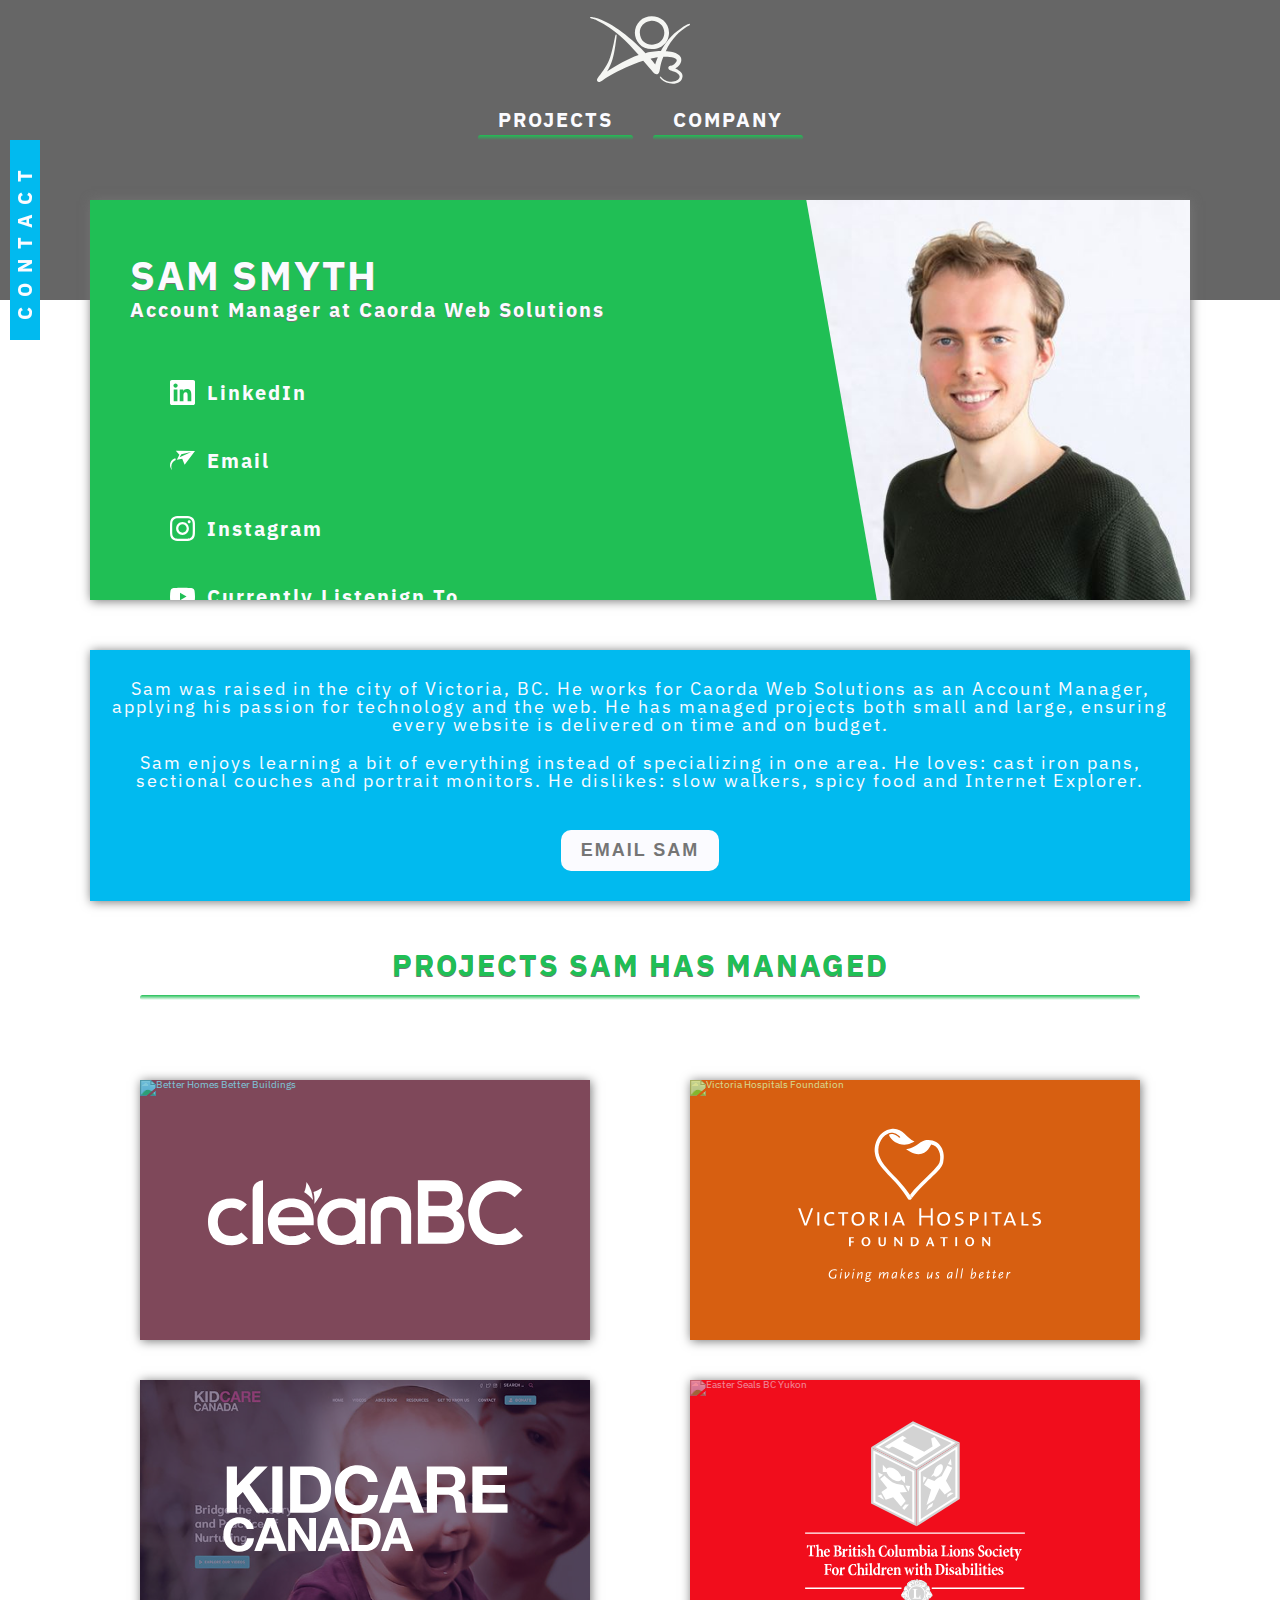
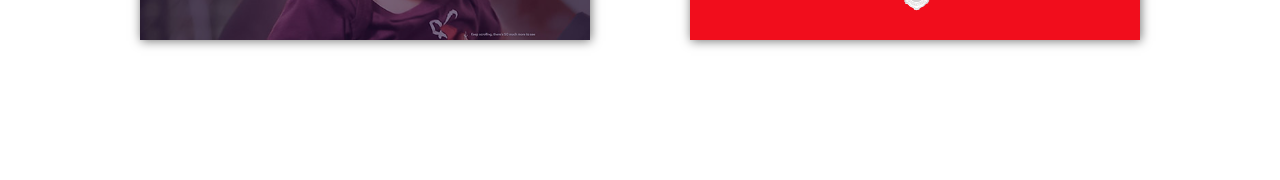
==== commit b8a2cecd: "Bio info content and SVGs round 1" ====
--- a/index.html
+++ b/index.html
@@ -8,6 +8,7 @@
     <link rel="stylesheet" href="personal-site/style.css" />
   </head>
   <body>
+    <a href="#" class="contact-bar">Contact</a>
     <section class="hero-section">
       <div class="logo-cont">
         <svg role="img" xmlns="http://www.w3.org/2000/svg" viewBox="0 0 24 24">
@@ -19,8 +20,8 @@
       </div>
       <nav>
         <ul>
-          <a href="#"><li>Projects</li></a>
-          <a href="#"><li>Company</li></a>
+          <a href="#portfolio"><li>Projects</li></a>
+          <a href="https://www.caorda.com" target="_blank"><li>Company</li></a>
         </ul>
       </nav>
     </section>
@@ -37,10 +38,75 @@
             >
           </h2>
           <ul>
-            <li>Test</li>
-            <li>Test</li>
-            <li>Test</li>
-            <li>Test</li>
+            <li>
+              <a
+                href="https://ca.linkedin.com/in/sam-smyth-5a0774107"
+                target="_blank"
+                ><svg
+                  role="img"
+                  viewBox="0 0 24 24"
+                  xmlns="http://www.w3.org/2000/svg"
+                >
+                  <path
+                    style="fill:white"
+                    d="M20.447 20.452h-3.554v-5.569c0-1.328-.027-3.037-1.852-3.037-1.853 0-2.136 1.445-2.136 2.939v5.667H9.351V9h3.414v1.561h.046c.477-.9 1.637-1.85 3.37-1.85 3.601 0 4.267 2.37 4.267 5.455v6.286zM5.337 7.433c-1.144 0-2.063-.926-2.063-2.065 0-1.138.92-2.063 2.063-2.063 1.14 0 2.064.925 2.064 2.063 0 1.139-.925 2.065-2.064 2.065zm1.782 13.019H3.555V9h3.564v11.452zM22.225 0H1.771C.792 0 0 .774 0 1.729v20.542C0 23.227.792 24 1.771 24h20.451C23.2 24 24 23.227 24 22.271V1.729C24 .774 23.2 0 22.222 0h.003z"
+                  ></path>
+                </svg>
+                <p>LinkedIn</p></a
+              >
+            </li>
+            <li>
+              <a
+                href="mailto:sam@samsmyth.ca"
+                target="_blank"
+              >
+                <svg
+                  role="img"
+                  viewBox="0 0 24 24"
+                  xmlns="http://www.w3.org/2000/svg"
+                >
+                  <path
+                    style="fill:white"
+                    d="M5.564 2.703l3.45 3.734-2.434 4.798 5.14-.921 2.34 5.646L24 2.926 5.564 2.703zm-.636 8.088l.957-.787-1.234.39-.126-.18.51-.495-.669.27C1.813 10.979 0 13.455 0 16.35c0 1.951.822 3.705 2.133 4.947-.563-.99-.885-2.134-.885-3.355 0-2.865 1.809-5.415 4.315-6.42l.315-.766-.75.331-.211-.285.011-.011zm4.364-1.97L10.89 6l9.398-2.201L9.292 8.821z"
+                  ></path>
+                </svg>
+                <p>Email</p></a
+              >
+            </li>
+            <li>
+              <a
+                href="https://www.instagram.com/samsmyth93/"
+                target="_blank"
+                ><svg
+                  role="img"
+                  viewBox="0 0 24 24"
+                  xmlns="http://www.w3.org/2000/svg"
+                >
+                  <path
+                    style="fill: white"
+                    d="M12 0C8.74 0 8.333.015 7.053.072 5.775.132 4.905.333 4.14.63c-.789.306-1.459.717-2.126 1.384S.935 3.35.63 4.14C.333 4.905.131 5.775.072 7.053.012 8.333 0 8.74 0 12s.015 3.667.072 4.947c.06 1.277.261 2.148.558 2.913.306.788.717 1.459 1.384 2.126.667.666 1.336 1.079 2.126 1.384.766.296 1.636.499 2.913.558C8.333 23.988 8.74 24 12 24s3.667-.015 4.947-.072c1.277-.06 2.148-.262 2.913-.558.788-.306 1.459-.718 2.126-1.384.666-.667 1.079-1.335 1.384-2.126.296-.765.499-1.636.558-2.913.06-1.28.072-1.687.072-4.947s-.015-3.667-.072-4.947c-.06-1.277-.262-2.149-.558-2.913-.306-.789-.718-1.459-1.384-2.126C21.319 1.347 20.651.935 19.86.63c-.765-.297-1.636-.499-2.913-.558C15.667.012 15.26 0 12 0zm0 2.16c3.203 0 3.585.016 4.85.071 1.17.055 1.805.249 2.227.415.562.217.96.477 1.382.896.419.42.679.819.896 1.381.164.422.36 1.057.413 2.227.057 1.266.07 1.646.07 4.85s-.015 3.585-.074 4.85c-.061 1.17-.256 1.805-.421 2.227-.224.562-.479.96-.899 1.382-.419.419-.824.679-1.38.896-.42.164-1.065.36-2.235.413-1.274.057-1.649.07-4.859.07-3.211 0-3.586-.015-4.859-.074-1.171-.061-1.816-.256-2.236-.421-.569-.224-.96-.479-1.379-.899-.421-.419-.69-.824-.9-1.38-.165-.42-.359-1.065-.42-2.235-.045-1.26-.061-1.649-.061-4.844 0-3.196.016-3.586.061-4.861.061-1.17.255-1.814.42-2.234.21-.57.479-.96.9-1.381.419-.419.81-.689 1.379-.898.42-.166 1.051-.361 2.221-.421 1.275-.045 1.65-.06 4.859-.06l.045.03zm0 3.678c-3.405 0-6.162 2.76-6.162 6.162 0 3.405 2.76 6.162 6.162 6.162 3.405 0 6.162-2.76 6.162-6.162 0-3.405-2.76-6.162-6.162-6.162zM12 16c-2.21 0-4-1.79-4-4s1.79-4 4-4 4 1.79 4 4-1.79 4-4 4zm7.846-10.405c0 .795-.646 1.44-1.44 1.44-.795 0-1.44-.646-1.44-1.44 0-.794.646-1.439 1.44-1.439.793-.001 1.44.645 1.44 1.439z"
+                  ></path>
+                </svg>
+                <p>Instagram</p></a
+              >
+            </li>
+            <li>
+              <a
+                href="https://www.youtube.com/watch?v=5lPs67Q4EBM"
+                target="_blank"
+                ><svg
+                  role="img"
+                  xmlns="http://www.w3.org/2000/svg"
+                  viewBox="0 0 24 24"
+                >
+                  <path
+                    style="fill: white"
+                    d="M23.495 6.205a3.007 3.007 0 0 0-2.088-2.088c-1.87-.501-9.396-.501-9.396-.501s-7.507-.01-9.396.501A3.007 3.007 0 0 0 .527 6.205a31.247 31.247 0 0 0-.522 5.805 31.247 31.247 0 0 0 .522 5.783 3.007 3.007 0 0 0 2.088 2.088c1.868.502 9.396.502 9.396.502s7.506 0 9.396-.502a3.007 3.007 0 0 0 2.088-2.088 31.247 31.247 0 0 0 .5-5.783 31.247 31.247 0 0 0-.5-5.805zM9.609 15.601V8.408l6.264 3.602z"
+                  ></path>
+                </svg>
+                <p>Currently Listenign To...</p></a
+              >
+            </li>
           </ul>
         </div>
         <div></div>
@@ -64,7 +130,7 @@
       </div>
     </section>
     <section class="portfolio-cont">
-      <div class="portfolio-items">
+      <div id="portfolio" class="portfolio-items">
         <h2>Projects Sam Has Managed</h2>
         <a
           href="https://betterhomesbc.ca/"
@@ -1375,6 +1441,7 @@
         </a>
       </div>
     </section>
+    <footer></footer>
     <script src="personal-site/script.js"></script>
   </body>
 </html>
--- a/personal-site/style.css
+++ b/personal-site/style.css
@@ -145,6 +145,28 @@
   color: #FBFBFF;
 }
 
+.contact-bar {
+  position: fixed;
+  left: -7.5rem;
+  top: 25%;
+  background-color: #01BAEF;
+  z-index: 2;
+  -webkit-transform: rotate(-90deg);
+          transform: rotate(-90deg);
+  font-size: 2rem;
+  padding: .5rem 2rem;
+  color: white;
+  font-weight: 700;
+  letter-spacing: 1rem;
+  text-transform: uppercase;
+  -webkit-transition: opacity .2s;
+  transition: opacity .2s;
+}
+
+.contact-bar:hover {
+  opacity: .7;
+}
+
 .hero-section {
   background-image: url(file:///C:/Users/samsm/Desktop/Website%20Development/New%20Personal%20Site/images/hero-compressor.jpg);
   background-size: cover;
@@ -272,8 +294,8 @@
   z-index: 1;
   color: #FBFBFF;
   margin-bottom: 5rem;
-  -webkit-box-shadow: 1px 1px 10px grey;
-          box-shadow: 1px 1px 10px grey;
+  -webkit-box-shadow: 1px 1px 10px #757575;
+          box-shadow: 1px 1px 10px #757575;
 }
 
 .bio-cont-top div:nth-of-type(2) {
@@ -328,11 +350,31 @@
 }
 
 .bio-info ul {
-  padding: 3rem 0;
+  padding: 4rem 4rem;
+}
+
+.bio-info li {
+  font-size: 2rem;
+  padding: 2rem 0;
+  font-weight: 700;
+}
+
+.bio-info svg {
+  height: 2.5rem;
+  padding-right: .5rem;
+}
+
+.bio-info p {
+  position: relative;
+  top: -.5rem;
+  display: inline-block;
 }
 
 .bio-info a {
   position: relative;
+  padding-bottom: .3rem;
+  -webkit-transition: opacity .3s;
+  transition: opacity .3s;
 }
 
 .bio-info a:after {
@@ -353,6 +395,10 @@
   transition: transform 0.25s ease-out, -webkit-transform 0.25s ease-out;
 }
 
+.bio-info a:hover {
+  opacity: .8;
+}
+
 .bio-info a:hover:after {
   -webkit-transform: scaleX(1);
           transform: scaleX(1);
@@ -381,8 +427,8 @@
   text-align: center;
   background: #01BAEF;
   padding: 2rem;
-  -webkit-box-shadow: 1px 1px 10px grey;
-          box-shadow: 1px 1px 10px grey;
+  -webkit-box-shadow: 1px 1px 10px #757575;
+          box-shadow: 1px 1px 10px #757575;
 }
 
 .bio-cont-bottom p {
@@ -401,6 +447,7 @@
   padding: 1rem 2rem;
   text-transform: uppercase;
   font-size: 1.8rem;
+  color: #757575;
   margin: 3rem 0 1rem;
   font-weight: 700;
   -webkit-transition: -webkit-transform .3s;
@@ -481,8 +528,8 @@
   margin-bottom: 4rem;
   background-color: red;
   z-index: 1;
-  -webkit-box-shadow: 1px 1px 10px grey;
-          box-shadow: 1px 1px 10px grey;
+  -webkit-box-shadow: 1px 1px 10px #757575;
+          box-shadow: 1px 1px 10px #757575;
   -webkit-transition: -webkit-transform .3s;
   transition: -webkit-transform .3s;
   transition: transform .3s;
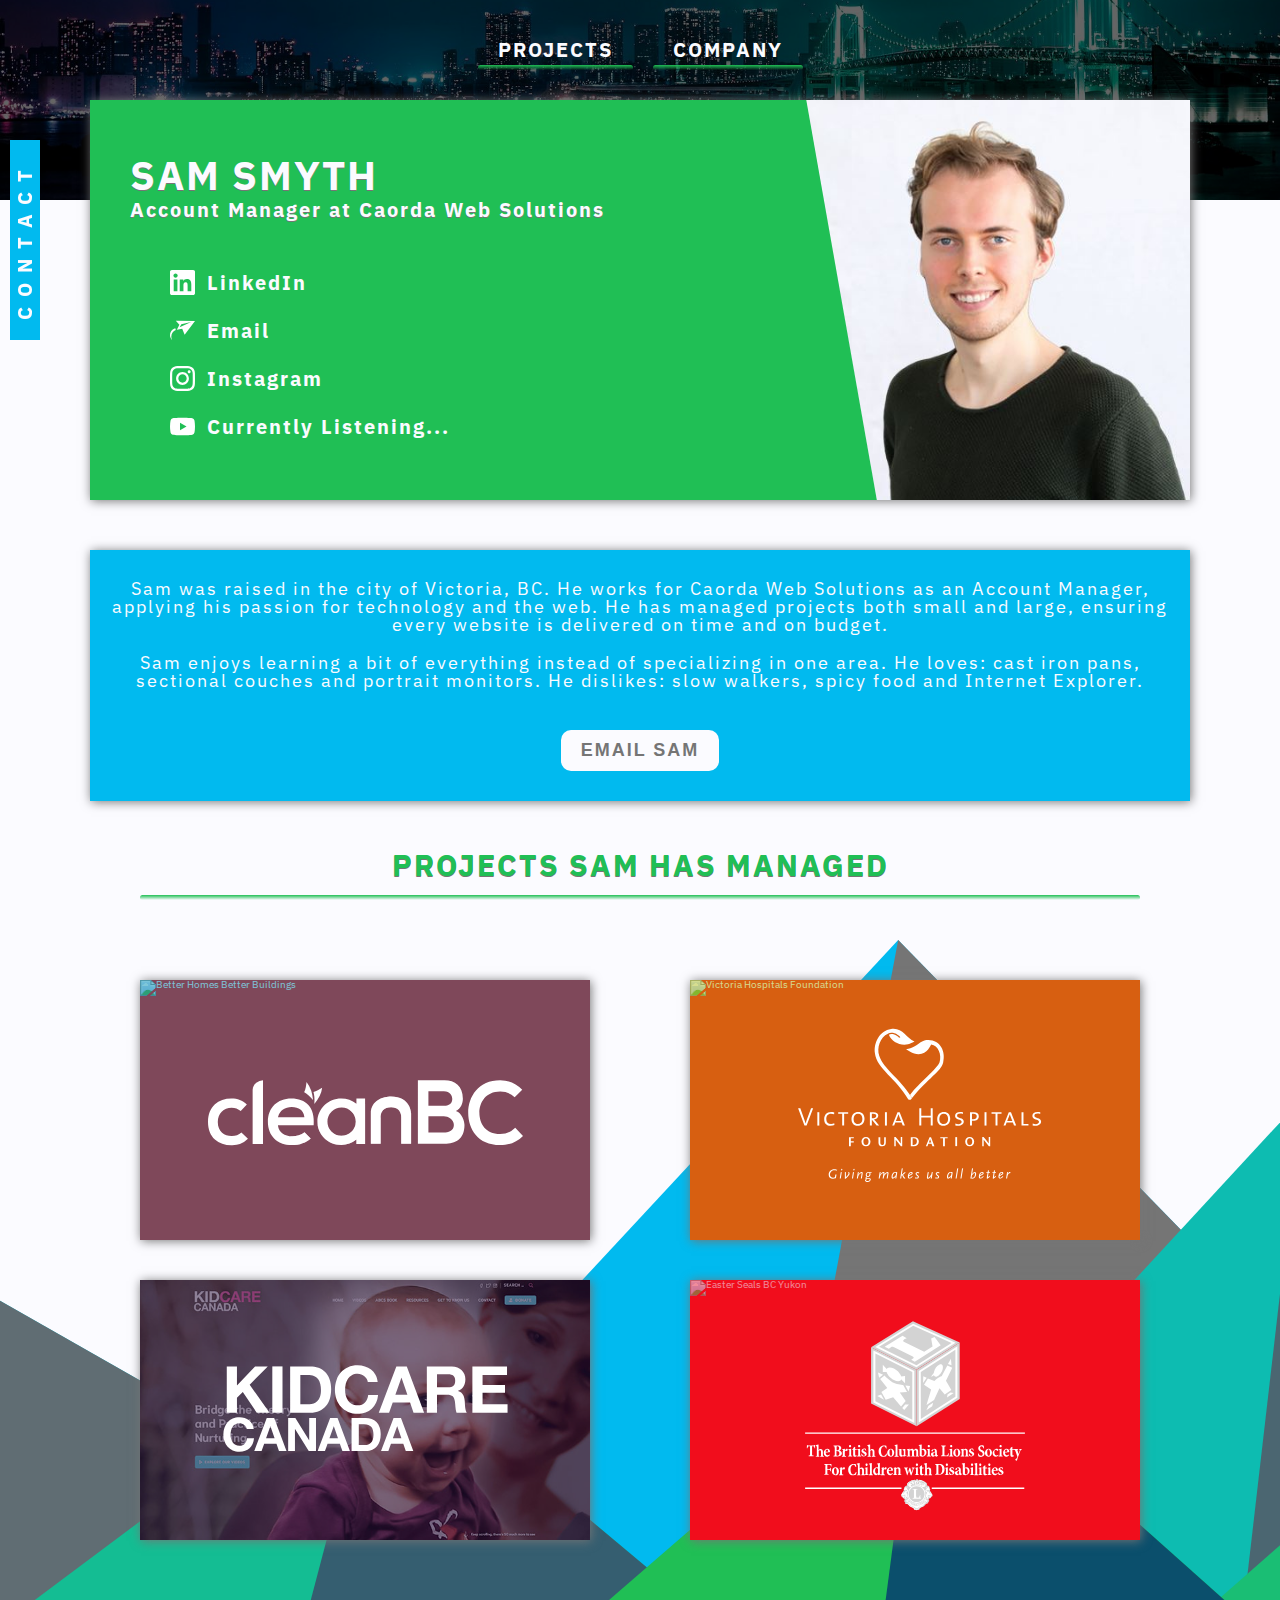
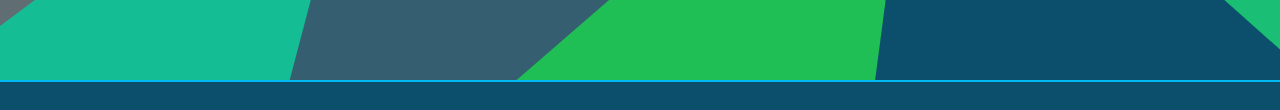
==== commit 5036484a: "All responsive changes. Fixing folder structure." ====
--- a/index.html
+++ b/index.html
@@ -8,16 +8,8 @@
     <link rel="stylesheet" href="personal-site/style.css" />
   </head>
   <body>
-    <a href="#" class="contact-bar">Contact</a>
+    <a href="mailto:sam@samsmyth.ca" class="contact-bar">Contact</a>
     <section class="hero-section">
-      <div class="logo-cont">
-        <svg role="img" xmlns="http://www.w3.org/2000/svg" viewBox="0 0 24 24">
-          <path
-            fill="#f5f6f3"
-            d="M18.417 9.883c-.687 1.116-1.823 1.722-2.99 1.855-4.227.484-6.047-4.149-3.469-6.728 2.31-2.31 7.082-.9 7.005 2.899-.011.611-.166 1.357-.546 1.974zm-6.459-2.029c.142 3.596 4.764 3.682 5.687 1.054.815-2.324-1.12-4.199-3.19-3.897-1.523.221-2.553 1.411-2.497 2.843zM23.123 6.003c.284-.131.697-.412.837-.246.211.251-.459.475-.748.664-.918.6-1.731 1.227-2.477 2.049-.959 1.059-1.944 2.376-2.55 3.818.618.032 3.021.157 3.6 1.481.464 1.062-.387 2.156-1.32 2.627.663.414 1.81.945 1.745 1.898-.158 2.343-3.696 2.241-5.178.695-.244-.289-.358-.482-.25-.578.151-.134.326.186.676.476.225.187.377.251.572.354 1.301.683 3.339.403 3.478-.792.064-.554-.664-.955-1.217-1.204-.498-.224-1.514-.386-1.494-.952.02-.554.524-.45 1.03-.65.55-.217 1.004-.901 1.003-1.116-.005-.905-2.062-.888-3.221-.92-.275.606-.471 1.226-.692 2.158-.139.583-.151 1.897-.748 2.029-.737.164-1.014-.477-1.455-.991-.594-.69-1.436-1.637-1.942-2.223-3.033 1.002-5.392 2.091-8.256 3.712-1.311.742-2.063 1.59-2.545 1.354-.396-.194-.339-.633-.147-.887.393-.521.927-1.225 1.396-1.888.6-.849 1.054-1.667 1.373-2.445.692-1.688 1.23-4.72 1.475-5.859.088-.412.309-.348.322-.148.027.419-.237 2.047-.29 2.383-.436 2.781-.772 4.41-2.009 6.349 2.196-1.358 4.805-3.019 7.592-3.955C8.846 9.936 5.847 6.85 1.676 4.905 1.037 4.542 0 4.464 0 4.22c0-.271.781-.06 1.043.007 2.383.596 4.817 2.141 6.601 3.444 2.145 1.567 4.714 3.967 5.679 5.081.657-.226 2.286-.457 3.696-.496.752-1.58 2.55-4.018 4.788-5.442.413-.263.842-.594 1.316-.811zm-8.594 8.071c.423.428.742.934 1.11 1.398.174-.59.405-1.216.643-1.758-.619.082-1.281.203-1.753.36z"
-          ></path>
-        </svg>
-      </div>
       <nav>
         <ul>
           <a href="#portfolio"><li>Projects</li></a>
@@ -58,7 +50,6 @@
             <li>
               <a
                 href="mailto:sam@samsmyth.ca"
-                target="_blank"
               >
                 <svg
                   role="img"
@@ -104,14 +95,14 @@
                     d="M23.495 6.205a3.007 3.007 0 0 0-2.088-2.088c-1.87-.501-9.396-.501-9.396-.501s-7.507-.01-9.396.501A3.007 3.007 0 0 0 .527 6.205a31.247 31.247 0 0 0-.522 5.805 31.247 31.247 0 0 0 .522 5.783 3.007 3.007 0 0 0 2.088 2.088c1.868.502 9.396.502 9.396.502s7.506 0 9.396-.502a3.007 3.007 0 0 0 2.088-2.088 31.247 31.247 0 0 0 .5-5.783 31.247 31.247 0 0 0-.5-5.805zM9.609 15.601V8.408l6.264 3.602z"
                   ></path>
                 </svg>
-                <p>Currently Listenign To...</p></a
+                <p>Currently Listening...</p></a
               >
             </li>
           </ul>
         </div>
         <div></div>
         <div class="bio-img">
-          <img src="images/sam.JPG" alt="Sam Smyth" />
+          <img src="personal-site/images/sam.JPG" alt="Sam Smyth" />
         </div>
       </div>
       <div class="bio-cont-bottom">
@@ -138,7 +129,7 @@
           class="portfolio-piece"
         >
           <img
-            src="images/betterhomesbetterbuildings.JPG"
+            src="personal-site/images/betterhomesbetterbuildings.JPG"
             alt="Better Homes Better Buildings"
           />
           <div class="portfolio-overlay">
@@ -317,7 +308,7 @@
           class="portfolio-piece"
         >
           <img
-            src="images/victoriahospitalsfoundation.JPG"
+            src="personal-site/images/victoriahospitalsfoundation.JPG"
             alt="Victoria Hospitals Foundation"
           />
           <div class="portfolio-overlay">
@@ -549,7 +540,7 @@
           target="_blank"
           class="portfolio-piece"
         >
-          <img src="images/Kid-Care-Canada.JPG" alt="Kid Care Canada" />
+          <img src="personal-site/images/Kid-Care-Canada.JPG" alt="Kid Care Canada" />
           <div class="portfolio-overlay">
             <svg
               xmlns="http://www.w3.org/2000/svg"
@@ -632,7 +623,7 @@
           target="_blank"
           class="portfolio-piece"
         >
-          <img src="images/easter-seals-bc-y.JPG" alt="Easter Seals BC Yukon" />
+          <img src="personal-site/images/easter-seals-bc-y.JPG" alt="Easter Seals BC Yukon" />
           <div class="portfolio-overlay">
             <svg
               version="1.1"
--- a/personal-site/style.css
+++ b/personal-site/style.css
@@ -167,23 +167,29 @@
   opacity: .7;
 }
 
+@media (max-width: 1200px) {
+  .contact-bar {
+    display: none;
+  }
+}
+
 .hero-section {
-  background-image: url(file:///C:/Users/samsm/Desktop/Website%20Development/New%20Personal%20Site/images/hero-compressor.jpg);
+  background-image: url(images/hero-compressor.jpg);
   background-size: cover;
   background-position: center;
   position: relative;
-  height: 70rem;
+  height: 40rem;
 }
 
 @media (max-height: 1200px) and (orientation: landscape) {
   .hero-section {
-    height: 50rem;
+    height: 30rem;
   }
 }
 
 @media (max-height: 900px) and (orientation: landscape) {
   .hero-section {
-    height: 30rem;
+    height: 20rem;
   }
 }
 
@@ -198,6 +204,12 @@
   background-color: rgba(0, 0, 0, 0.6);
 }
 
+@media (max-width: 730px) {
+  .hero-section {
+    height: auto;
+  }
+}
+
 .logo-cont {
   height: 15rem;
   position: relative;
@@ -215,6 +227,10 @@
     height: 10rem;
     width: 10rem;
   }
+}
+
+nav {
+  padding: 3rem 0;
 }
 
 nav ul {
@@ -261,9 +277,15 @@
   color: #FBFBFF;
 }
 
+@media (max-width: 400px) {
+  nav ul li {
+    font-size: 1.6rem;
+  }
+}
+
 .bio-cont {
   position: absolute;
-  top: 40rem;
+  top: 12rem;
   left: 50%;
   -webkit-transform: translateX(-50%);
           transform: translateX(-50%);
@@ -272,15 +294,16 @@
   z-index: 1;
 }
 
-@media (max-height: 1200px) and (orientation: landscape) {
-  .bio-cont {
-    top: 30rem;
-  }
-}
-
 @media (max-height: 900px) and (orientation: landscape) {
   .bio-cont {
-    top: 20rem;
+    top: 10rem;
+  }
+}
+
+@media (max-width: 730px) {
+  .bio-cont {
+    position: relative;
+    top: 0;
   }
 }
 
@@ -311,9 +334,30 @@
   z-index: 0;
 }
 
+@media (max-width: 900px) {
+  .bio-cont-top div:nth-of-type(2) {
+    display: none;
+  }
+}
+
 @media (max-height: 900px) and (orientation: landscape) {
   .bio-cont-top {
     height: 40rem;
+  }
+}
+
+@media (max-width: 1100px) {
+  .bio-cont-top {
+    margin-bottom: 0;
+  }
+}
+
+@media (max-width: 730px) {
+  .bio-cont-top {
+    -ms-flex-wrap: wrap;
+        flex-wrap: wrap;
+    height: auto;
+    margin-bottom: 0;
   }
 }
 
@@ -353,10 +397,28 @@
   padding: 4rem 4rem;
 }
 
+@media (max-width: 730px) {
+  .bio-info ul {
+    padding: 1rem 1rem 0;
+  }
+}
+
 .bio-info li {
   font-size: 2rem;
   padding: 2rem 0;
   font-weight: 700;
+}
+
+@media (max-height: 900px) and (orientation: landscape) {
+  .bio-info li {
+    padding: 1rem 0;
+  }
+}
+
+@media (max-width: 730px) {
+  .bio-info li:last-child {
+    padding-bottom: 0;
+  }
 }
 
 .bio-info svg {
@@ -406,6 +468,23 @@
           transform-origin: bottom left;
 }
 
+@media (max-width: 900px) {
+  .bio-info {
+    -webkit-box-flex: 0;
+        -ms-flex: 0 0 65%;
+            flex: 0 0 65%;
+  }
+}
+
+@media (max-width: 730px) {
+  .bio-info {
+    -webkit-box-flex: 0;
+        -ms-flex: 0 0 100%;
+            flex: 0 0 100%;
+    padding: 3rem 1.5rem;
+  }
+}
+
 .bio-img {
   -webkit-box-flex: 1;
       -ms-flex: 1;
@@ -420,6 +499,22 @@
      object-position: top;
   width: 100%;
   height: 100%;
+}
+
+@media (max-width: 900px) {
+  .bio-img {
+    padding: 0;
+  }
+}
+
+@media (max-width: 730px) {
+  .bio-img {
+    -webkit-box-flex: 0;
+        -ms-flex: 0 0 100%;
+            flex: 0 0 100%;
+    position: relative;
+    height: 40rem;
+  }
 }
 
 .bio-cont-bottom {
@@ -470,7 +565,7 @@
   -webkit-box-pack: center;
       -ms-flex-pack: center;
           justify-content: center;
-  background-image: url(file:///C:/Users/samsm/Desktop/Website%20Development/New%20Personal%20Site/images/Flat-Mountains.svg);
+  background-image: url(images/Flat-Mountains.svg);
   background-size: cover;
   background-position: bottom;
 }
@@ -515,9 +610,21 @@
   width: 100%;
 }
 
+@media (max-width: 730px) {
+  .portfolio-items h2 {
+    margin-bottom: 4rem;
+  }
+}
+
 @media (max-height: 1200px) and (orientation: landscape) {
   .portfolio-items {
     margin: 65rem 2rem 10rem;
+  }
+}
+
+@media (max-width: 730px) {
+  .portfolio-items {
+    margin: 3rem 2rem;
   }
 }
 
@@ -600,6 +707,12 @@
   top: 3rem;
   position: relative;
   width: 100%;
+}
+
+@media (max-width: 730px) {
+  .portfolio-piece {
+    width: 100%;
+  }
 }
 
 .portfolio-overlay {
@@ -621,6 +734,13 @@
   transition: background-color .2s;
 }
 
+footer {
+  position: relative;
+  height: 3rem;
+  background-color: #0B4F6C;
+  border-top: 2px solid #01BAEF;
+}
+
 ::-moz-selection {
   background-color: #01BAEF;
 }
@@ -649,4 +769,19 @@
 ::-webkit-scrollbar-thumb:hover {
   background-color: #6cc98b;
 }
+
+@media all and (-ms-high-contrast: none), (-ms-high-contrast: active) {
+  .bio-info svg {
+    display: none;
+  }
+  .bio-img img {
+    -o-object-fit: none;
+       object-fit: none;
+    height: auto;
+    width: 150%;
+    left: -10rem;
+    position: relative;
+    z-index: -1;
+  }
+}
 /*# sourceMappingURL=style.css.map */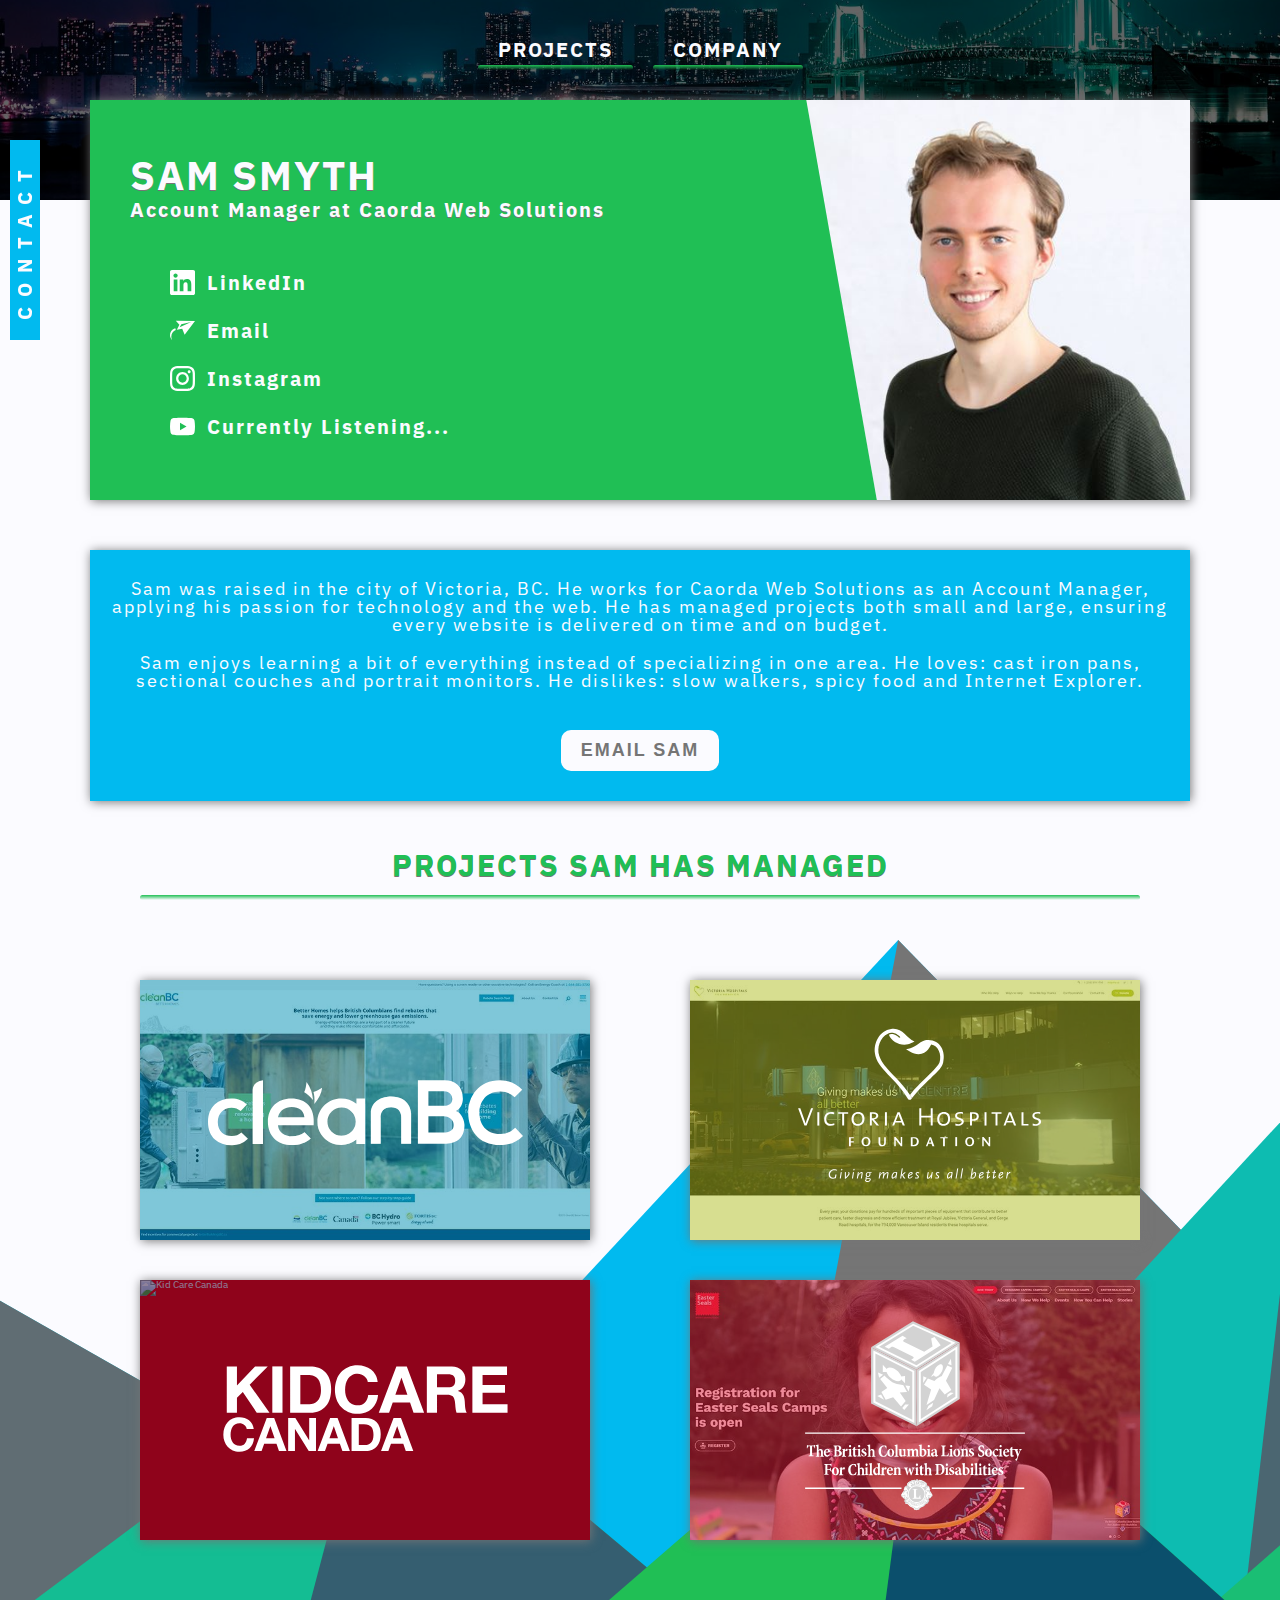
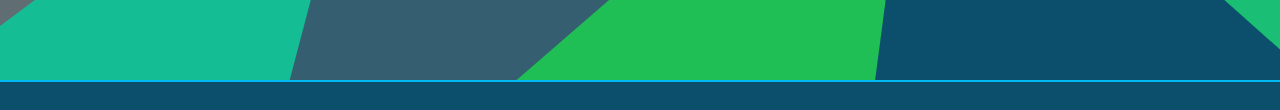
==== commit 442ca896: "Fixing jpg extensions. ALL CAPS" ====
--- a/index.html
+++ b/index.html
@@ -1,11 +1,28 @@
 <!DOCTYPE html>
 <html lang="en">
   <head>
+    <!-- Global site tag (gtag.js) - Google Analytics -->
+    <script
+      async
+      src="https://www.googletagmanager.com/gtag/js?id=UA-135887331-1"
+    ></script>
+    <script>
+      window.dataLayer = window.dataLayer || [];
+      function gtag() {
+        dataLayer.push(arguments);
+      }
+      gtag("js", new Date());
+      gtag("config", "UA-135887331-1");
+    </script>
     <meta charset="UTF-8" />
     <meta name="viewport" content="width=device-width, initial-scale=1.0" />
     <meta http-equiv="X-UA-Compatible" content="ie=edge" />
     <title>Sam Smyth</title>
     <link rel="stylesheet" href="personal-site/style.css" />
+    <meta
+      name="description"
+      content="Sam was raised in the city of Victoria, BC. He works for Caorda Web Solutions as an Account Manager."
+    />
   </head>
   <body>
     <a href="mailto:sam@samsmyth.ca" class="contact-bar">Contact</a>
@@ -48,9 +65,7 @@
               >
             </li>
             <li>
-              <a
-                href="mailto:sam@samsmyth.ca"
-              >
+              <a href="mailto:sam@samsmyth.ca">
                 <svg
                   role="img"
                   viewBox="0 0 24 24"
@@ -65,9 +80,7 @@
               >
             </li>
             <li>
-              <a
-                href="https://www.instagram.com/samsmyth93/"
-                target="_blank"
+              <a href="https://www.instagram.com/samsmyth93/" target="_blank"
                 ><svg
                   role="img"
                   viewBox="0 0 24 24"
@@ -129,7 +142,7 @@
           class="portfolio-piece"
         >
           <img
-            src="personal-site/images/betterhomesbetterbuildings.JPG"
+            src="personal-site/images/betterhomesbetterbuildings.jpg"
             alt="Better Homes Better Buildings"
           />
           <div class="portfolio-overlay">
@@ -308,7 +321,7 @@
           class="portfolio-piece"
         >
           <img
-            src="personal-site/images/victoriahospitalsfoundation.JPG"
+            src="personal-site/images/victoriahospitalsfoundation.jpg"
             alt="Victoria Hospitals Foundation"
           />
           <div class="portfolio-overlay">
@@ -540,7 +553,10 @@
           target="_blank"
           class="portfolio-piece"
         >
-          <img src="personal-site/images/Kid-Care-Canada.JPG" alt="Kid Care Canada" />
+          <img
+            src="personal-site/images/Kid-Care-Canada.jpg"
+            alt="Kid Care Canada"
+          />
           <div class="portfolio-overlay">
             <svg
               xmlns="http://www.w3.org/2000/svg"
@@ -623,7 +639,10 @@
           target="_blank"
           class="portfolio-piece"
         >
-          <img src="personal-site/images/easter-seals-bc-y.JPG" alt="Easter Seals BC Yukon" />
+          <img
+            src="personal-site/images/easter-seals-bc-y.jpg"
+            alt="Easter Seals BC Yukon"
+          />
           <div class="portfolio-overlay">
             <svg
               version="1.1"
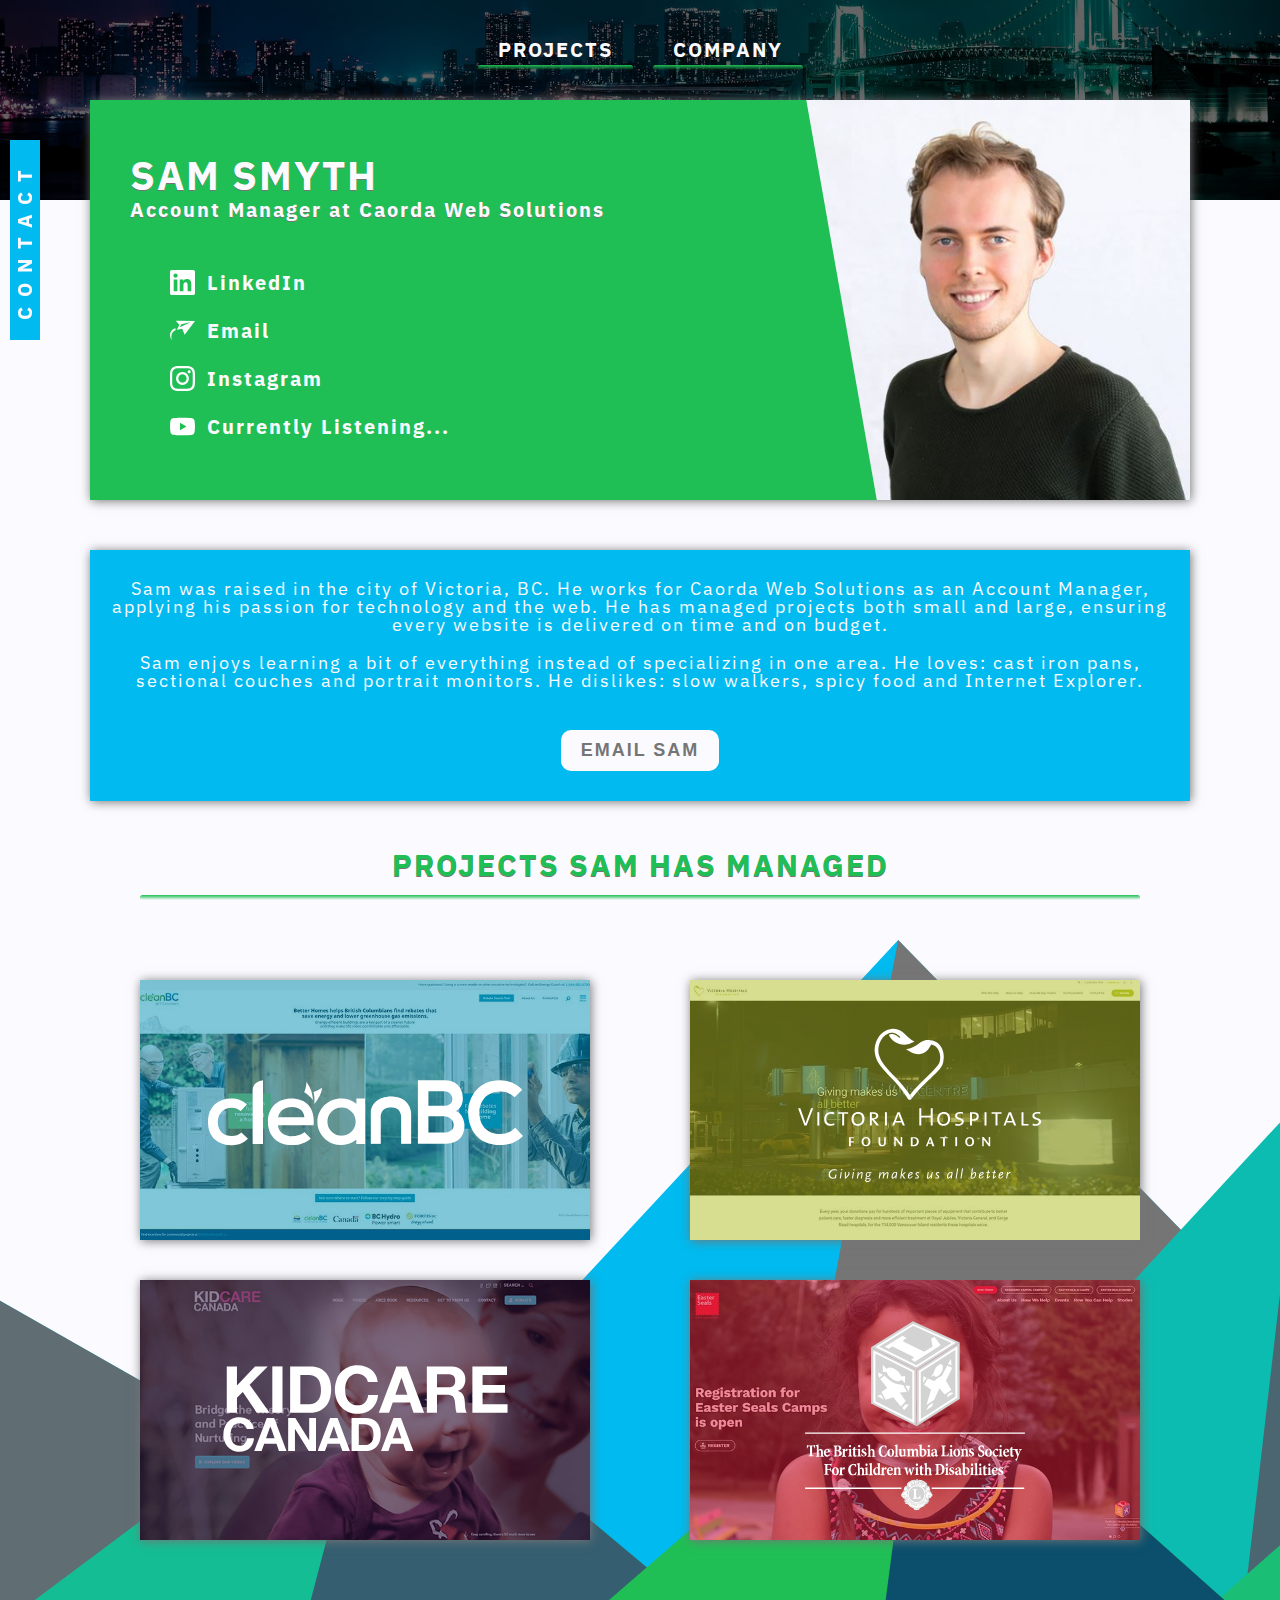
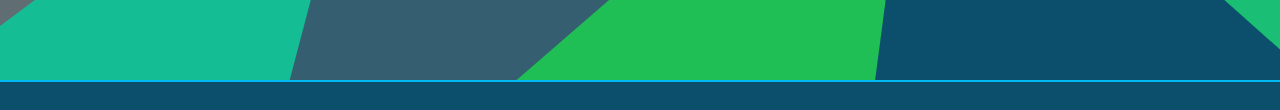
==== commit 344cc0c4: "Fixed all folder systems. Projects page" ====
--- a/index.html
+++ b/index.html
@@ -18,7 +18,7 @@
     <meta name="viewport" content="width=device-width, initial-scale=1.0" />
     <meta http-equiv="X-UA-Compatible" content="ie=edge" />
     <title>Sam Smyth</title>
-    <link rel="stylesheet" href="personal-site/style.css" />
+    <link rel="stylesheet" href="style.css" />
     <meta
       name="description"
       content="Sam was raised in the city of Victoria, BC. He works for Caorda Web Solutions as an Account Manager."
@@ -115,7 +115,7 @@
         </div>
         <div></div>
         <div class="bio-img">
-          <img src="personal-site/images/sam.JPG" alt="Sam Smyth" />
+          <img src="images/sam.JPG" alt="Sam Smyth" />
         </div>
       </div>
       <div class="bio-cont-bottom">
@@ -142,7 +142,7 @@
           class="portfolio-piece"
         >
           <img
-            src="personal-site/images/betterhomesbetterbuildings.jpg"
+            src="images/betterhomesbetterbuildings.jpg"
             alt="Better Homes Better Buildings"
           />
           <div class="portfolio-overlay">
@@ -321,7 +321,7 @@
           class="portfolio-piece"
         >
           <img
-            src="personal-site/images/victoriahospitalsfoundation.jpg"
+            src="images/victoriahospitalsfoundation.jpg"
             alt="Victoria Hospitals Foundation"
           />
           <div class="portfolio-overlay">
@@ -554,7 +554,7 @@
           class="portfolio-piece"
         >
           <img
-            src="personal-site/images/Kid-Care-Canada.jpg"
+            src="images/Kid-Care-Canada.jpg"
             alt="Kid Care Canada"
           />
           <div class="portfolio-overlay">
@@ -640,7 +640,7 @@
           class="portfolio-piece"
         >
           <img
-            src="personal-site/images/easter-seals-bc-y.jpg"
+            src="images/easter-seals-bc-y.jpg"
             alt="Easter Seals BC Yukon"
           />
           <div class="portfolio-overlay">
@@ -1452,6 +1452,6 @@
       </div>
     </section>
     <footer></footer>
-    <script src="personal-site/script.js"></script>
+    <script src="script.js"></script>
   </body>
 </html>
--- a/style.css
+++ b/style.css
@@ -0,0 +1,1022 @@
+@import url("https://fonts.googleapis.com/css?family=IBM+Plex+Sans:400,700&display=swap");
+* {
+  -webkit-box-sizing: border-box;
+          box-sizing: border-box;
+}
+
+html {
+  font-size: 10px;
+}
+
+html,
+body,
+div,
+span,
+applet,
+object,
+iframe,
+h1,
+h2,
+h3,
+h4,
+h5,
+h6,
+p,
+blockquote,
+pre,
+a,
+abbr,
+acronym,
+address,
+big,
+cite,
+code,
+del,
+dfn,
+em,
+img,
+ins,
+kbd,
+q,
+s,
+samp,
+small,
+strike,
+strong,
+sub,
+sup,
+tt,
+var,
+b,
+u,
+i,
+center,
+dl,
+dt,
+dd,
+ol,
+ul,
+li,
+fieldset,
+form,
+label,
+legend,
+table,
+caption,
+tbody,
+tfoot,
+thead,
+tr,
+th,
+td,
+article,
+aside,
+canvas,
+details,
+embed,
+figure,
+figcaption,
+footer,
+header,
+hgroup,
+menu,
+nav,
+output,
+ruby,
+section,
+summary,
+time,
+mark,
+audio,
+video {
+  margin: 0;
+  padding: 0;
+  border: 0;
+  vertical-align: baseline;
+}
+
+article,
+aside,
+details,
+figcaption,
+figure,
+footer,
+header,
+hgroup,
+menu,
+nav,
+section {
+  display: block;
+}
+
+body {
+  line-height: 1;
+  font-family: "IBM Plex Sans", sans-serif;
+}
+
+ol,
+ul {
+  list-style: none;
+}
+
+blockquote,
+q {
+  quotes: none;
+}
+
+blockquote:before,
+blockquote:after,
+q:before,
+q:after {
+  content: "";
+  content: none;
+}
+
+table {
+  border-collapse: collapse;
+  border-spacing: 0;
+}
+
+a {
+  text-decoration: none;
+}
+
+a:link, a:active, a:visited, a:hover {
+  color: #FBFBFF;
+}
+
+.contact-bar {
+  position: fixed;
+  left: -7.5rem;
+  top: 25%;
+  background-color: #01BAEF;
+  z-index: 2;
+  -webkit-transform: rotate(-90deg);
+          transform: rotate(-90deg);
+  font-size: 2rem;
+  padding: .5rem 2rem;
+  color: white;
+  font-weight: 700;
+  letter-spacing: 1rem;
+  text-transform: uppercase;
+  -webkit-transition: opacity .2s;
+  transition: opacity .2s;
+}
+
+.contact-bar:hover {
+  opacity: .7;
+}
+
+@media (max-width: 1200px) {
+  .contact-bar {
+    display: none;
+  }
+}
+
+.hero-section {
+  background-image: url(images/hero-compressor.jpg);
+  background-size: cover;
+  background-position: center;
+  position: relative;
+  height: 40rem;
+}
+
+@media (max-height: 1200px) and (orientation: landscape) {
+  .hero-section {
+    height: 30rem;
+  }
+}
+
+@media (max-height: 900px) and (orientation: landscape) {
+  .hero-section {
+    height: 20rem;
+  }
+}
+
+.hero-section:after {
+  content: "";
+  position: absolute;
+  width: 100%;
+  height: 100%;
+  top: 0;
+  left: 0;
+  z-index: 0;
+  background-color: rgba(0, 0, 0, 0.6);
+}
+
+@media (max-width: 730px) {
+  .hero-section {
+    height: auto;
+  }
+}
+
+.logo-cont {
+  height: 15rem;
+  position: relative;
+  width: 15rem;
+  margin: auto;
+  z-index: 1;
+}
+
+.logo-cont svg {
+  height: 100%;
+}
+
+@media (max-height: 900px) and (orientation: landscape) {
+  .logo-cont {
+    height: 10rem;
+    width: 10rem;
+  }
+}
+
+nav {
+  padding: 3rem 0;
+}
+
+nav ul {
+  display: -webkit-box;
+  display: -ms-flexbox;
+  display: flex;
+  -webkit-box-pack: center;
+      -ms-flex-pack: center;
+          justify-content: center;
+  position: relative;
+  z-index: 1;
+  text-transform: uppercase;
+  font-weight: 700;
+  letter-spacing: .2rem;
+}
+
+nav ul a {
+  text-decoration: none;
+  padding: 1rem 2rem;
+  margin: 0 1rem;
+  position: relative;
+  -webkit-transition: opacity 0.3s;
+  transition: opacity 0.3s;
+}
+
+nav ul a:after {
+  content: "";
+  position: absolute;
+  bottom: 0;
+  left: 0;
+  border-radius: 1rem;
+  height: 0.5rem;
+  background-image: -webkit-gradient(linear, left top, left bottom, from(#20BF55), to(transparent));
+  background-image: linear-gradient(to bottom, #20BF55, transparent);
+  width: 100%;
+}
+
+nav ul a:hover {
+  opacity: 0.7;
+}
+
+nav ul li {
+  font-size: 2rem;
+  color: #FBFBFF;
+}
+
+@media (max-width: 400px) {
+  nav ul li {
+    font-size: 1.6rem;
+  }
+}
+
+.bio-cont {
+  position: absolute;
+  top: 12rem;
+  left: 50%;
+  -webkit-transform: translateX(-50%);
+          transform: translateX(-50%);
+  width: 110rem;
+  max-width: 100%;
+  z-index: 1;
+}
+
+@media (max-height: 900px) and (orientation: landscape) {
+  .bio-cont {
+    top: 10rem;
+  }
+}
+
+@media (max-width: 730px) {
+  .bio-cont {
+    position: relative;
+    top: 0;
+  }
+}
+
+.bio-cont-top {
+  position: relative;
+  display: -webkit-box;
+  display: -ms-flexbox;
+  display: flex;
+  height: 50rem;
+  overflow: hidden;
+  z-index: 1;
+  color: #FBFBFF;
+  margin-bottom: 5rem;
+  -webkit-box-shadow: 1px 1px 10px #757575;
+          box-shadow: 1px 1px 10px #757575;
+}
+
+.bio-cont-top div:nth-of-type(2) {
+  width: 20rem;
+  position: absolute;
+  overflow: hidden;
+  background-color: #20BF55;
+  top: -50%;
+  left: 50%;
+  height: 200%;
+  -webkit-transform: rotate(-10deg);
+          transform: rotate(-10deg);
+  z-index: 0;
+}
+
+@media (max-width: 900px) {
+  .bio-cont-top div:nth-of-type(2) {
+    display: none;
+  }
+}
+
+@media (max-height: 900px) and (orientation: landscape) {
+  .bio-cont-top {
+    height: 40rem;
+  }
+}
+
+@media (max-width: 1100px) {
+  .bio-cont-top {
+    margin-bottom: 0;
+  }
+}
+
+@media (max-width: 730px) {
+  .bio-cont-top {
+    -ms-flex-wrap: wrap;
+        flex-wrap: wrap;
+    height: auto;
+    margin-bottom: 0;
+  }
+}
+
+.bio-info {
+  -webkit-box-flex: 0;
+      -ms-flex: 0 0 55%;
+          flex: 0 0 55%;
+  display: -webkit-box;
+  display: -ms-flexbox;
+  display: flex;
+  -webkit-box-orient: vertical;
+  -webkit-box-direction: normal;
+      -ms-flex-direction: column;
+          flex-direction: column;
+  overflow: hidden;
+  position: relative;
+  z-index: 1;
+  padding: 5.5rem 4rem;
+  background-color: #20BF55;
+  letter-spacing: .2rem;
+}
+
+.bio-info h1 {
+  font-size: 4rem;
+  padding-bottom: .5rem;
+  position: relative;
+  text-transform: uppercase;
+  text-shadow: 0 0.5px #757575;
+}
+
+.bio-info h2 {
+  font-size: 2rem;
+  text-shadow: 0 0.5px #757575;
+}
+
+.bio-info ul {
+  padding: 4rem 4rem;
+}
+
+@media (max-width: 730px) {
+  .bio-info ul {
+    padding: 1rem 1rem 0;
+  }
+}
+
+.bio-info li {
+  font-size: 2rem;
+  padding: 2rem 0;
+  font-weight: 700;
+}
+
+@media (max-height: 900px) and (orientation: landscape) {
+  .bio-info li {
+    padding: 1rem 0;
+  }
+}
+
+@media (max-width: 730px) {
+  .bio-info li:last-child {
+    padding-bottom: 0;
+  }
+}
+
+.bio-info svg {
+  height: 2.5rem;
+  padding-right: .5rem;
+}
+
+.bio-info p {
+  position: relative;
+  top: -.5rem;
+  display: inline-block;
+}
+
+.bio-info a {
+  position: relative;
+  padding-bottom: .3rem;
+  -webkit-transition: opacity .3s;
+  transition: opacity .3s;
+}
+
+.bio-info a:after {
+  content: '';
+  position: absolute;
+  width: 100%;
+  -webkit-transform: scaleX(0);
+          transform: scaleX(0);
+  height: 2px;
+  bottom: 0;
+  left: 0;
+  background-color: #0B4F6C;
+  -webkit-transform-origin: bottom right;
+          transform-origin: bottom right;
+  -webkit-transition: -webkit-transform 0.25s ease-out;
+  transition: -webkit-transform 0.25s ease-out;
+  transition: transform 0.25s ease-out;
+  transition: transform 0.25s ease-out, -webkit-transform 0.25s ease-out;
+}
+
+.bio-info a:hover {
+  opacity: .8;
+}
+
+.bio-info a:hover:after {
+  -webkit-transform: scaleX(1);
+          transform: scaleX(1);
+  -webkit-transform-origin: bottom left;
+          transform-origin: bottom left;
+}
+
+@media (max-width: 900px) {
+  .bio-info {
+    -webkit-box-flex: 0;
+        -ms-flex: 0 0 65%;
+            flex: 0 0 65%;
+  }
+}
+
+@media (max-width: 730px) {
+  .bio-info {
+    -webkit-box-flex: 0;
+        -ms-flex: 0 0 100%;
+            flex: 0 0 100%;
+    padding: 3rem 1.5rem;
+  }
+}
+
+.bio-img {
+  -webkit-box-flex: 1;
+      -ms-flex: 1;
+          flex: 1;
+  padding-left: 10rem;
+}
+
+.bio-img img {
+  -o-object-fit: cover;
+     object-fit: cover;
+  -o-object-position: top;
+     object-position: top;
+  width: 100%;
+  height: 100%;
+}
+
+@media (max-width: 900px) {
+  .bio-img {
+    padding: 0;
+  }
+}
+
+@media (max-width: 730px) {
+  .bio-img {
+    -webkit-box-flex: 0;
+        -ms-flex: 0 0 100%;
+            flex: 0 0 100%;
+    position: relative;
+    height: 40rem;
+  }
+}
+
+.bio-cont-bottom {
+  position: relative;
+  text-align: center;
+  background: #01BAEF;
+  padding: 2rem;
+  -webkit-box-shadow: 1px 1px 10px #757575;
+          box-shadow: 1px 1px 10px #757575;
+}
+
+.bio-cont-bottom p {
+  padding: 1rem 0;
+  font-size: 1.8rem;
+  letter-spacing: 0.2rem;
+  color: #FBFBFF;
+}
+
+.bio-cont-bottom button {
+  outline: none;
+  border: none;
+  border-radius: 1rem;
+  letter-spacing: .2rem;
+  background-color: #FBFBFF;
+  padding: 1rem 2rem;
+  text-transform: uppercase;
+  font-size: 1.8rem;
+  color: #757575;
+  margin: 3rem 0 1rem;
+  font-weight: 700;
+  -webkit-transition: -webkit-transform .3s;
+  transition: -webkit-transform .3s;
+  transition: transform .3s;
+  transition: transform .3s, -webkit-transform .3s;
+  cursor: pointer;
+}
+
+.bio-cont-bottom button:hover {
+  -webkit-transform: scale(1.1);
+          transform: scale(1.1);
+}
+
+.portfolio-cont {
+  position: relative;
+  display: -webkit-box;
+  display: -ms-flexbox;
+  display: flex;
+  -webkit-box-pack: center;
+      -ms-flex-pack: center;
+          justify-content: center;
+  background-image: url(images/Flat-Mountains.svg);
+  background-size: cover;
+  background-position: bottom;
+}
+
+.portfolio-items {
+  display: -webkit-box;
+  display: -ms-flexbox;
+  display: flex;
+  -ms-flex-wrap: wrap;
+      flex-wrap: wrap;
+  width: 100rem;
+  -webkit-box-pack: justify;
+      -ms-flex-pack: justify;
+          justify-content: space-between;
+  margin: 57rem 2rem 10rem;
+}
+
+.portfolio-items h2 {
+  -webkit-box-flex: 0;
+      -ms-flex: 0 0 100%;
+          flex: 0 0 100%;
+  text-align: center;
+  margin-bottom: 8rem;
+  font-size: 3rem;
+  letter-spacing: .2rem;
+  text-transform: uppercase;
+  text-shadow: 0 0.5px #757575;
+  position: relative;
+  padding: 0 2rem 2rem;
+  color: #20BF55;
+}
+
+.portfolio-items h2:after {
+  content: "";
+  position: absolute;
+  bottom: 0;
+  left: 0;
+  border-radius: 1rem;
+  height: 0.5rem;
+  background-image: -webkit-gradient(linear, left top, left bottom, from(#20BF55), to(transparent));
+  background-image: linear-gradient(to bottom, #20BF55, transparent);
+  width: 100%;
+}
+
+@media (max-width: 730px) {
+  .portfolio-items h2 {
+    margin-bottom: 4rem;
+  }
+}
+
+@media (max-height: 1200px) and (orientation: landscape) {
+  .portfolio-items {
+    margin: 65rem 2rem 10rem;
+  }
+}
+
+@media (max-width: 730px) {
+  .portfolio-items {
+    margin: 3rem 2rem;
+  }
+}
+
+.portfolio-piece {
+  position: relative;
+  width: 45%;
+  height: 26rem;
+  margin-bottom: 4rem;
+  background-color: red;
+  z-index: 1;
+  -webkit-box-shadow: 1px 1px 10px #757575;
+          box-shadow: 1px 1px 10px #757575;
+  -webkit-transition: -webkit-transform .3s;
+  transition: -webkit-transform .3s;
+  transition: transform .3s;
+  transition: transform .3s, -webkit-transform .3s;
+}
+
+.portfolio-piece:hover {
+  -webkit-transform: scale(1.02);
+          transform: scale(1.02);
+}
+
+.portfolio-piece img {
+  -o-object-fit: cover;
+     object-fit: cover;
+  width: 100%;
+  height: 100%;
+}
+
+.portfolio-piece:nth-child(2) .portfolio-overlay {
+  background-color: rgba(0, 143, 180, 0.5);
+}
+
+.portfolio-piece:nth-child(2) .portfolio-overlay:hover {
+  background-color: rgba(0, 143, 180, 0.9);
+}
+
+.portfolio-piece:nth-child(2) svg {
+  top: 2rem;
+  position: relative;
+  width: 70%;
+}
+
+.portfolio-piece:nth-child(3) .portfolio-overlay {
+  background-color: rgba(176, 189, 33, 0.5);
+}
+
+.portfolio-piece:nth-child(3) .portfolio-overlay:hover {
+  background-color: rgba(176, 189, 33, 0.9);
+}
+
+.portfolio-piece:nth-child(3) svg {
+  width: 90%;
+  top: -2rem;
+  position: relative;
+}
+
+.portfolio-piece:nth-child(4) .portfolio-overlay {
+  background-color: rgba(31, 5, 54, 0.5);
+}
+
+.portfolio-piece:nth-child(4) .portfolio-overlay:hover {
+  background-color: rgba(31, 5, 54, 0.9);
+}
+
+.portfolio-piece:nth-child(4) svg {
+  width: 70%;
+}
+
+.portfolio-piece:nth-child(5) .portfolio-overlay {
+  background-color: rgba(227, 25, 55, 0.5);
+}
+
+.portfolio-piece:nth-child(5) .portfolio-overlay:hover {
+  background-color: rgba(227, 25, 55, 0.9);
+}
+
+.portfolio-piece:nth-child(5) svg {
+  top: 3rem;
+  position: relative;
+  width: 100%;
+}
+
+@media (max-width: 730px) {
+  .portfolio-piece {
+    width: 100%;
+  }
+}
+
+.portfolio-overlay {
+  position: absolute;
+  display: -webkit-box;
+  display: -ms-flexbox;
+  display: flex;
+  -webkit-box-pack: center;
+      -ms-flex-pack: center;
+          justify-content: center;
+  -webkit-box-align: center;
+      -ms-flex-align: center;
+          align-items: center;
+  height: 100%;
+  width: 100%;
+  top: 0;
+  left: 0;
+  -webkit-transition: background-color .2s;
+  transition: background-color .2s;
+}
+
+footer {
+  position: relative;
+  height: 3rem;
+  background-color: #0B4F6C;
+  border-top: 2px solid #01BAEF;
+}
+
+::-moz-selection {
+  background-color: #01BAEF;
+}
+
+::selection {
+  background-color: #01BAEF;
+}
+
+/* scrollwidth */
+::-webkit-scrollbar {
+  width: 1rem;
+}
+
+/* Track */
+::-webkit-scrollbar-track {
+  background-color: #0B4F6C;
+}
+
+/* Handle */
+::-webkit-scrollbar-thumb {
+  background-color: #20BF55;
+  border-radius: .5rem;
+}
+
+/* Handle on hover */
+::-webkit-scrollbar-thumb:hover {
+  background-color: #6cc98b;
+}
+
+@media all and (-ms-high-contrast: none), (-ms-high-contrast: active) {
+  .bio-info svg {
+    display: none;
+  }
+  .bio-img img {
+    -o-object-fit: none;
+       object-fit: none;
+    height: auto;
+    width: 150%;
+    left: -10rem;
+    position: relative;
+    z-index: -1;
+  }
+}
+
+.projects--hero {
+  display: -webkit-box;
+  display: -ms-flexbox;
+  display: flex;
+  -webkit-box-pack: center;
+      -ms-flex-pack: center;
+          justify-content: center;
+  -webkit-box-align: center;
+      -ms-flex-align: center;
+          align-items: center;
+}
+
+.hero-section--text {
+  text-align: center;
+  position: relative;
+  z-index: 1;
+  color: #FBFBFF;
+  padding: 1rem;
+}
+
+.hero-section--text h1 {
+  font-size: 6rem;
+  margin-bottom: 2rem;
+  padding-bottom: 1.5rem;
+  position: relative;
+}
+
+.hero-section--text h1:after {
+  content: "";
+  position: absolute;
+  bottom: 0;
+  left: 0;
+  border-radius: 1rem;
+  height: 0.5rem;
+  background-image: -webkit-gradient(linear, left top, left bottom, from(#20BF55), to(transparent));
+  background-image: linear-gradient(to bottom, #20BF55, transparent);
+  width: 100%;
+}
+
+@media (max-width: 730px) {
+  .hero-section--text h1 {
+    font-size: 3rem;
+  }
+}
+
+.hero-section--text h3 {
+  font-size: 3rem;
+}
+
+@media (max-width: 730px) {
+  .hero-section--text h3 {
+    font-size: 2rem;
+  }
+}
+
+.port-content {
+  display: -webkit-box;
+  display: -ms-flexbox;
+  display: flex;
+  -webkit-box-pack: center;
+      -ms-flex-pack: center;
+          justify-content: center;
+  background-image: url(images/Flat-Mountains.svg);
+  background-size: cover;
+  background-position: bottom;
+}
+
+.port-content--container {
+  display: -webkit-box;
+  display: -ms-flexbox;
+  display: flex;
+  -webkit-box-pack: justify;
+      -ms-flex-pack: justify;
+          justify-content: space-between;
+  max-width: 110rem;
+  width: 100%;
+  -ms-flex-wrap: wrap;
+      flex-wrap: wrap;
+  margin: 5rem;
+}
+
+@media (max-width: 1200px) {
+  .port-content--container {
+    margin: 2rem;
+  }
+}
+
+.port-content--item {
+  -webkit-box-flex: 0;
+      -ms-flex: 0 0 48%;
+          flex: 0 0 48%;
+  height: 30rem;
+  margin-bottom: 3rem;
+  border-radius: 15px;
+  display: -webkit-box;
+  display: -ms-flexbox;
+  display: flex;
+  -webkit-box-pack: center;
+      -ms-flex-pack: center;
+          justify-content: center;
+  -webkit-box-align: center;
+      -ms-flex-align: center;
+          align-items: center;
+  position: relative;
+  overflow: hidden;
+}
+
+@media (max-width: 760px) {
+  .port-content--item {
+    -webkit-box-flex: 0;
+        -ms-flex: 0 0 100%;
+            flex: 0 0 100%;
+  }
+}
+
+.port-content--item:nth-child(6), .port-content--item:nth-child(5) {
+  margin-bottom: 0;
+}
+
+.port-content--item:after {
+  content: '';
+  position: absolute;
+  top: 0;
+  left: 0;
+  border-radius: 15px;
+  height: 100%;
+  width: 100%;
+  background-color: rgba(11, 79, 108, 0.5);
+  -webkit-transition: background-color .3s;
+  transition: background-color .3s;
+}
+
+@media (max-width: 768px) {
+  .port-content--item:after {
+    background-color: rgba(11, 79, 108, 0.8);
+  }
+}
+
+.port-content--item:hover:after {
+  background-color: rgba(11, 79, 108, 0.8);
+}
+
+.port-content--item:hover h2:after {
+  -webkit-transform: scaleX(1);
+          transform: scaleX(1);
+}
+
+.port-content--item:hover p {
+  max-height: 100px;
+  -webkit-transition: max-height 0.5s;
+  transition: max-height 0.5s;
+}
+
+.port-content--item:hover .port-content--img {
+  opacity: 1;
+  -webkit-transition: opacity .3s;
+  transition: opacity .3s;
+}
+
+.port-content--img {
+  -o-object-fit: cover;
+     object-fit: cover;
+  height: 100%;
+  width: 100%;
+  position: absolute;
+  top: 0;
+  left: 0;
+  opacity: .3;
+  -webkit-transition: opacity .3s;
+  transition: opacity .3s;
+}
+
+.port-content--heading-cont {
+  max-width: 70%;
+  width: 100%;
+  text-align: center;
+  position: relative;
+  z-index: 1;
+}
+
+.port-content--heading-cont h2 {
+  font-weight: bold;
+  font-size: 4rem;
+  position: relative;
+  padding: 2rem 0;
+}
+
+@media (max-width: 600px) {
+  .port-content--heading-cont h2 {
+    font-size: 3rem;
+  }
+}
+
+.port-content--heading-cont h2:after {
+  content: "";
+  height: 2px;
+  background-color: #FBFBFF;
+  position: absolute;
+  bottom: 0;
+  left: 0;
+  -webkit-transition: all 0.25s;
+  transition: all 0.25s;
+  width: 100%;
+  -webkit-transform: scaleX(0);
+          transform: scaleX(0);
+  -webkit-transform-origin: centre;
+          transform-origin: centre;
+}
+
+@media (max-width: 768px) {
+  .port-content--heading-cont h2:after {
+    -webkit-transform: scaleX(1);
+            transform: scaleX(1);
+  }
+}
+
+.port-content--heading-cont p {
+  font-size: 1.6rem;
+  padding-top: 2rem;
+  line-height: 2rem;
+  position: relative;
+  overflow: hidden;
+  -webkit-transition: max-height 0.5s;
+  transition: max-height 0.5s;
+  max-height: 0;
+}
+
+@media (max-width: 768px) {
+  .port-content--heading-cont p {
+    max-height: 100px;
+    -webkit-transition: max-height 0.5s;
+    transition: max-height 0.5s;
+  }
+}
+/*# sourceMappingURL=style.css.map */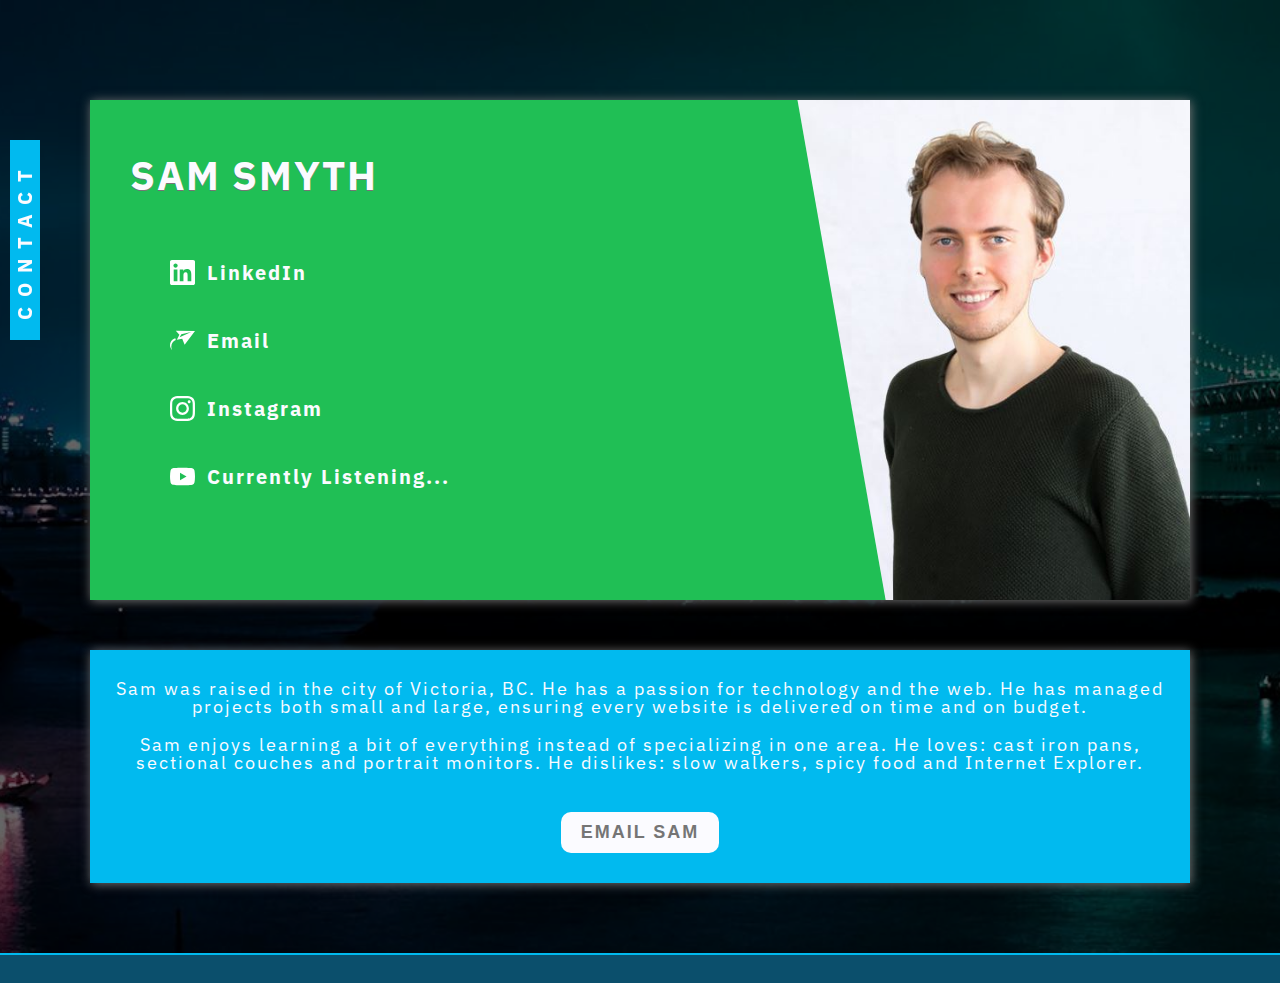
==== commit e2fb81c1: "Removing company stuff" ====
--- a/index.html
+++ b/index.html
@@ -25,1431 +25,98 @@
     />
   </head>
   <body>
-    <a href="mailto:sam@samsmyth.ca" class="contact-bar">Contact</a>
+    <a href="mailto:sam@tempoweb.ca" class="contact-bar">Contact</a>
     <section class="hero-section">
-      <nav>
-        <ul>
-          <a href="#portfolio"><li>Projects</li></a>
-          <a href="https://www.caorda.com" target="_blank"><li>Company</li></a>
-        </ul>
-      </nav>
-    </section>
-    <section class="bio-cont">
-      <div class="bio-cont-top">
-        <div class="bio-info">
-          <h1>Sam Smyth</h1>
-          <h2>
-            Account Manager at
-            <a
-              target="_blank"
-              href="https://www.caorda.com/about-caorda/meet-the-team/sam-smyth/"
-              >Caorda Web Solutions</a
-            >
-          </h2>
-          <ul>
-            <li>
-              <a
-                href="https://ca.linkedin.com/in/sam-smyth-5a0774107"
-                target="_blank"
-                ><svg
-                  role="img"
-                  viewBox="0 0 24 24"
-                  xmlns="http://www.w3.org/2000/svg"
+      <section class="bio-cont">
+        <div class="bio-cont-top">
+          <div class="bio-info">
+            <h1>Sam Smyth</h1>
+            <ul>
+              <li>
+                <a
+                  href="https://ca.linkedin.com/in/sam-smyth-5a0774107"
+                  target="_blank"
+                  ><svg
+                    role="img"
+                    viewBox="0 0 24 24"
+                    xmlns="http://www.w3.org/2000/svg"
+                  >
+                    <path
+                      style="fill:white"
+                      d="M20.447 20.452h-3.554v-5.569c0-1.328-.027-3.037-1.852-3.037-1.853 0-2.136 1.445-2.136 2.939v5.667H9.351V9h3.414v1.561h.046c.477-.9 1.637-1.85 3.37-1.85 3.601 0 4.267 2.37 4.267 5.455v6.286zM5.337 7.433c-1.144 0-2.063-.926-2.063-2.065 0-1.138.92-2.063 2.063-2.063 1.14 0 2.064.925 2.064 2.063 0 1.139-.925 2.065-2.064 2.065zm1.782 13.019H3.555V9h3.564v11.452zM22.225 0H1.771C.792 0 0 .774 0 1.729v20.542C0 23.227.792 24 1.771 24h20.451C23.2 24 24 23.227 24 22.271V1.729C24 .774 23.2 0 22.222 0h.003z"
+                    ></path>
+                  </svg>
+                  <p>LinkedIn</p></a
                 >
-                  <path
-                    style="fill:white"
-                    d="M20.447 20.452h-3.554v-5.569c0-1.328-.027-3.037-1.852-3.037-1.853 0-2.136 1.445-2.136 2.939v5.667H9.351V9h3.414v1.561h.046c.477-.9 1.637-1.85 3.37-1.85 3.601 0 4.267 2.37 4.267 5.455v6.286zM5.337 7.433c-1.144 0-2.063-.926-2.063-2.065 0-1.138.92-2.063 2.063-2.063 1.14 0 2.064.925 2.064 2.063 0 1.139-.925 2.065-2.064 2.065zm1.782 13.019H3.555V9h3.564v11.452zM22.225 0H1.771C.792 0 0 .774 0 1.729v20.542C0 23.227.792 24 1.771 24h20.451C23.2 24 24 23.227 24 22.271V1.729C24 .774 23.2 0 22.222 0h.003z"
-                  ></path>
-                </svg>
-                <p>LinkedIn</p></a
-              >
-            </li>
-            <li>
-              <a href="mailto:sam@samsmyth.ca">
-                <svg
-                  role="img"
-                  viewBox="0 0 24 24"
-                  xmlns="http://www.w3.org/2000/svg"
+              </li>
+              <li>
+                <a href="mailto:sam@tempoweb.ca">
+                  <svg
+                    role="img"
+                    viewBox="0 0 24 24"
+                    xmlns="http://www.w3.org/2000/svg"
+                  >
+                    <path
+                      style="fill:white"
+                      d="M5.564 2.703l3.45 3.734-2.434 4.798 5.14-.921 2.34 5.646L24 2.926 5.564 2.703zm-.636 8.088l.957-.787-1.234.39-.126-.18.51-.495-.669.27C1.813 10.979 0 13.455 0 16.35c0 1.951.822 3.705 2.133 4.947-.563-.99-.885-2.134-.885-3.355 0-2.865 1.809-5.415 4.315-6.42l.315-.766-.75.331-.211-.285.011-.011zm4.364-1.97L10.89 6l9.398-2.201L9.292 8.821z"
+                    ></path>
+                  </svg>
+                  <p>Email</p></a
                 >
-                  <path
-                    style="fill:white"
-                    d="M5.564 2.703l3.45 3.734-2.434 4.798 5.14-.921 2.34 5.646L24 2.926 5.564 2.703zm-.636 8.088l.957-.787-1.234.39-.126-.18.51-.495-.669.27C1.813 10.979 0 13.455 0 16.35c0 1.951.822 3.705 2.133 4.947-.563-.99-.885-2.134-.885-3.355 0-2.865 1.809-5.415 4.315-6.42l.315-.766-.75.331-.211-.285.011-.011zm4.364-1.97L10.89 6l9.398-2.201L9.292 8.821z"
-                  ></path>
-                </svg>
-                <p>Email</p></a
-              >
-            </li>
-            <li>
-              <a href="https://www.instagram.com/samsmyth93/" target="_blank"
-                ><svg
-                  role="img"
-                  viewBox="0 0 24 24"
-                  xmlns="http://www.w3.org/2000/svg"
+              </li>
+              <li>
+                <a href="https://www.instagram.com/samsmyth93/" target="_blank"
+                  ><svg
+                    role="img"
+                    viewBox="0 0 24 24"
+                    xmlns="http://www.w3.org/2000/svg"
+                  >
+                    <path
+                      style="fill: white"
+                      d="M12 0C8.74 0 8.333.015 7.053.072 5.775.132 4.905.333 4.14.63c-.789.306-1.459.717-2.126 1.384S.935 3.35.63 4.14C.333 4.905.131 5.775.072 7.053.012 8.333 0 8.74 0 12s.015 3.667.072 4.947c.06 1.277.261 2.148.558 2.913.306.788.717 1.459 1.384 2.126.667.666 1.336 1.079 2.126 1.384.766.296 1.636.499 2.913.558C8.333 23.988 8.74 24 12 24s3.667-.015 4.947-.072c1.277-.06 2.148-.262 2.913-.558.788-.306 1.459-.718 2.126-1.384.666-.667 1.079-1.335 1.384-2.126.296-.765.499-1.636.558-2.913.06-1.28.072-1.687.072-4.947s-.015-3.667-.072-4.947c-.06-1.277-.262-2.149-.558-2.913-.306-.789-.718-1.459-1.384-2.126C21.319 1.347 20.651.935 19.86.63c-.765-.297-1.636-.499-2.913-.558C15.667.012 15.26 0 12 0zm0 2.16c3.203 0 3.585.016 4.85.071 1.17.055 1.805.249 2.227.415.562.217.96.477 1.382.896.419.42.679.819.896 1.381.164.422.36 1.057.413 2.227.057 1.266.07 1.646.07 4.85s-.015 3.585-.074 4.85c-.061 1.17-.256 1.805-.421 2.227-.224.562-.479.96-.899 1.382-.419.419-.824.679-1.38.896-.42.164-1.065.36-2.235.413-1.274.057-1.649.07-4.859.07-3.211 0-3.586-.015-4.859-.074-1.171-.061-1.816-.256-2.236-.421-.569-.224-.96-.479-1.379-.899-.421-.419-.69-.824-.9-1.38-.165-.42-.359-1.065-.42-2.235-.045-1.26-.061-1.649-.061-4.844 0-3.196.016-3.586.061-4.861.061-1.17.255-1.814.42-2.234.21-.57.479-.96.9-1.381.419-.419.81-.689 1.379-.898.42-.166 1.051-.361 2.221-.421 1.275-.045 1.65-.06 4.859-.06l.045.03zm0 3.678c-3.405 0-6.162 2.76-6.162 6.162 0 3.405 2.76 6.162 6.162 6.162 3.405 0 6.162-2.76 6.162-6.162 0-3.405-2.76-6.162-6.162-6.162zM12 16c-2.21 0-4-1.79-4-4s1.79-4 4-4 4 1.79 4 4-1.79 4-4 4zm7.846-10.405c0 .795-.646 1.44-1.44 1.44-.795 0-1.44-.646-1.44-1.44 0-.794.646-1.439 1.44-1.439.793-.001 1.44.645 1.44 1.439z"
+                    ></path>
+                  </svg>
+                  <p>Instagram</p></a
                 >
-                  <path
-                    style="fill: white"
-                    d="M12 0C8.74 0 8.333.015 7.053.072 5.775.132 4.905.333 4.14.63c-.789.306-1.459.717-2.126 1.384S.935 3.35.63 4.14C.333 4.905.131 5.775.072 7.053.012 8.333 0 8.74 0 12s.015 3.667.072 4.947c.06 1.277.261 2.148.558 2.913.306.788.717 1.459 1.384 2.126.667.666 1.336 1.079 2.126 1.384.766.296 1.636.499 2.913.558C8.333 23.988 8.74 24 12 24s3.667-.015 4.947-.072c1.277-.06 2.148-.262 2.913-.558.788-.306 1.459-.718 2.126-1.384.666-.667 1.079-1.335 1.384-2.126.296-.765.499-1.636.558-2.913.06-1.28.072-1.687.072-4.947s-.015-3.667-.072-4.947c-.06-1.277-.262-2.149-.558-2.913-.306-.789-.718-1.459-1.384-2.126C21.319 1.347 20.651.935 19.86.63c-.765-.297-1.636-.499-2.913-.558C15.667.012 15.26 0 12 0zm0 2.16c3.203 0 3.585.016 4.85.071 1.17.055 1.805.249 2.227.415.562.217.96.477 1.382.896.419.42.679.819.896 1.381.164.422.36 1.057.413 2.227.057 1.266.07 1.646.07 4.85s-.015 3.585-.074 4.85c-.061 1.17-.256 1.805-.421 2.227-.224.562-.479.96-.899 1.382-.419.419-.824.679-1.38.896-.42.164-1.065.36-2.235.413-1.274.057-1.649.07-4.859.07-3.211 0-3.586-.015-4.859-.074-1.171-.061-1.816-.256-2.236-.421-.569-.224-.96-.479-1.379-.899-.421-.419-.69-.824-.9-1.38-.165-.42-.359-1.065-.42-2.235-.045-1.26-.061-1.649-.061-4.844 0-3.196.016-3.586.061-4.861.061-1.17.255-1.814.42-2.234.21-.57.479-.96.9-1.381.419-.419.81-.689 1.379-.898.42-.166 1.051-.361 2.221-.421 1.275-.045 1.65-.06 4.859-.06l.045.03zm0 3.678c-3.405 0-6.162 2.76-6.162 6.162 0 3.405 2.76 6.162 6.162 6.162 3.405 0 6.162-2.76 6.162-6.162 0-3.405-2.76-6.162-6.162-6.162zM12 16c-2.21 0-4-1.79-4-4s1.79-4 4-4 4 1.79 4 4-1.79 4-4 4zm7.846-10.405c0 .795-.646 1.44-1.44 1.44-.795 0-1.44-.646-1.44-1.44 0-.794.646-1.439 1.44-1.439.793-.001 1.44.645 1.44 1.439z"
-                  ></path>
-                </svg>
-                <p>Instagram</p></a
-              >
-            </li>
-            <li>
-              <a
-                href="https://www.youtube.com/watch?v=5lPs67Q4EBM"
-                target="_blank"
-                ><svg
-                  role="img"
-                  xmlns="http://www.w3.org/2000/svg"
-                  viewBox="0 0 24 24"
+              </li>
+              <li>
+                <a
+                  href="https://www.youtube.com/watch?v=J7AnofEabgY"
+                  target="_blank"
+                  ><svg
+                    role="img"
+                    xmlns="http://www.w3.org/2000/svg"
+                    viewBox="0 0 24 24"
+                  >
+                    <path
+                      style="fill: white"
+                      d="M23.495 6.205a3.007 3.007 0 0 0-2.088-2.088c-1.87-.501-9.396-.501-9.396-.501s-7.507-.01-9.396.501A3.007 3.007 0 0 0 .527 6.205a31.247 31.247 0 0 0-.522 5.805 31.247 31.247 0 0 0 .522 5.783 3.007 3.007 0 0 0 2.088 2.088c1.868.502 9.396.502 9.396.502s7.506 0 9.396-.502a3.007 3.007 0 0 0 2.088-2.088 31.247 31.247 0 0 0 .5-5.783 31.247 31.247 0 0 0-.5-5.805zM9.609 15.601V8.408l6.264 3.602z"
+                    ></path>
+                  </svg>
+                  <p>Currently Listening...</p></a
                 >
-                  <path
-                    style="fill: white"
-                    d="M23.495 6.205a3.007 3.007 0 0 0-2.088-2.088c-1.87-.501-9.396-.501-9.396-.501s-7.507-.01-9.396.501A3.007 3.007 0 0 0 .527 6.205a31.247 31.247 0 0 0-.522 5.805 31.247 31.247 0 0 0 .522 5.783 3.007 3.007 0 0 0 2.088 2.088c1.868.502 9.396.502 9.396.502s7.506 0 9.396-.502a3.007 3.007 0 0 0 2.088-2.088 31.247 31.247 0 0 0 .5-5.783 31.247 31.247 0 0 0-.5-5.805zM9.609 15.601V8.408l6.264 3.602z"
-                  ></path>
-                </svg>
-                <p>Currently Listening...</p></a
-              >
-            </li>
-          </ul>
+              </li>
+            </ul>
+          </div>
+          <div></div>
+          <div class="bio-img">
+            <img src="images/sam.JPG" alt="Sam Smyth" />
+          </div>
         </div>
-        <div></div>
-        <div class="bio-img">
-          <img src="images/sam.JPG" alt="Sam Smyth" />
+        <div class="bio-cont-bottom">
+          <p>
+            Sam was raised in the city of Victoria, BC. He has a passion for
+            technology and the web. He has managed projects both small and large,
+            ensuring every website is delivered on time and on budget.
+          </p>
+          <p>
+            Sam enjoys learning a bit of everything instead of specializing in one
+            area. He loves: cast iron pans, sectional couches and portrait
+            monitors. He dislikes: slow walkers, spicy food and Internet Explorer.
+          </p>
+          <a href="mailto:sam@tempoweb.ca"><button>Email Sam</button></a>
         </div>
-      </div>
-      <div class="bio-cont-bottom">
-        <p>
-          Sam was raised in the city of Victoria, BC. He works for Caorda Web
-          Solutions as an Account Manager, applying his passion for technology
-          and the web. He has managed projects both small and large, ensuring
-          every website is delivered on time and on budget.
-        </p>
-        <p>
-          Sam enjoys learning a bit of everything instead of specializing in one
-          area. He loves: cast iron pans, sectional couches and portrait
-          monitors. He dislikes: slow walkers, spicy food and Internet Explorer.
-        </p>
-        <a href="mailto:sam@samsmyth.ca"><button>Email Sam</button></a>
-      </div>
-    </section>
-    <section class="portfolio-cont">
-      <div id="portfolio" class="portfolio-items">
-        <h2>Projects Sam Has Managed</h2>
-        <a
-          href="https://betterhomesbc.ca/"
-          target="_blank"
-          class="portfolio-piece"
-        >
-          <img
-            src="images/betterhomesbetterbuildings.jpg"
-            alt="Better Homes Better Buildings"
-          />
-          <div class="portfolio-overlay">
-            <svg
-              xmlns="http://www.w3.org/2000/svg"
-              xmlns:xlink="http://www.w3.org/1999/xlink"
-              width="5.8113in"
-              height="1.8317in"
-              viewBox="0 0 418.4147 131.8848"
-            >
-              <defs>
-                <style>
-                  .cls-1 {
-                    isolation: isolate;
-                  }
-                  .cls-2 {
-                    fill: #fff;
-                  }
-                  .cls-3 {
-                    fill: #fff;
-                  }
-                  .cls-4 {
-                    fill: #fff;
-                  }
-                  .cls-5 {
-                    fill: #fff;
-                  }
-                  .cls-6 {
-                    fill: #fff;
-                  }
-                  .cls-7 {
-                    fill: #fff;
-                  }
-                  .cls-8 {
-                    opacity: 0.5;
-                    mix-blend-mode: multiply;
-                  }
-                  .cls-9 {
-                    fill: #fff;
-                  }
-                  .cls-10 {
-                    fill: #fff;
-                  }
-                  .cls-11 {
-                    fill: #fff;
-                  }
-                  .cls-12 {
-                    fill: #fff;
-                  }
-                  .cls-13 {
-                    fill: #fff;
-                  }
-                </style>
-                <linearGradient
-                  id="New_Gradient_Swatch"
-                  x1="243.0501"
-                  y1="84.3378"
-                  x2="243.0501"
-                  y2="21.4845"
-                  gradientUnits="userSpaceOnUse"
-                >
-                  <stop offset="0" stop-color="#60a744" />
-                  <stop offset="1" stop-color="#80bc42" />
-                </linearGradient>
-                <linearGradient
-                  id="linear-gradient"
-                  x1="309.7337"
-                  y1="84.3589"
-                  x2="309.7337"
-                  gradientUnits="userSpaceOnUse"
-                >
-                  <stop offset="0" stop-color="#005d98" />
-                  <stop offset="1" stop-color="#018fb4" />
-                </linearGradient>
-                <linearGradient
-                  id="New_Gradient_Swatch-2"
-                  x1="26.5303"
-                  y1="86.3672"
-                  x2="26.5303"
-                  y2="24.2873"
-                  xlink:href="#New_Gradient_Swatch"
-                />
-                <linearGradient
-                  id="New_Gradient_Swatch-3"
-                  x1="110.0423"
-                  y1="86.1224"
-                  x2="110.0423"
-                  y2="24.1645"
-                  xlink:href="#New_Gradient_Swatch"
-                />
-                <linearGradient
-                  id="New_Gradient_Swatch-4"
-                  x1="66.1751"
-                  y1="84.5269"
-                  x2="66.1751"
-                  y2="0"
-                  xlink:href="#New_Gradient_Swatch"
-                />
-                <linearGradient
-                  id="New_Gradient_Swatch-5"
-                  x1="176.9977"
-                  y1="85.8997"
-                  x2="176.9977"
-                  y2="24.1645"
-                  xlink:href="#New_Gradient_Swatch"
-                />
-                <linearGradient
-                  id="linear-gradient-2"
-                  x1="382.0267"
-                  y1="86.1463"
-                  x2="382.0267"
-                  xlink:href="#linear-gradient"
-                />
-              </defs>
-              <title>cleanBC_Better Homes-1</title>
-              <g class="cls-1">
-                <g id="Layer_1" data-name="Layer 1">
-                  <path
-                    class="cls-2"
-                    d="M242.811,21.4845c-9.1589,0-26.4807,4.7186-26.4807,22.5751V84.3378h13.0013V49.7048c-.06-.649-.4263-5.9542,3.085-9.8674,2.4116-2.6877,6.04-4.0505,10.7849-4.0505,4.34,0,7.7289,1.2737,10.0726,3.7867,3.7356,4.004,3.3886,9.6531,3.3718,9.8919l.0023,34.8724H269.77V43.93C269.7577,43.0246,269.17,21.4845,242.811,21.4845Z"
-                  />
-                  <path
-                    class="cls-3"
-                    d="M338.5438,24.4642c0,6.5076-2.64,12.7744-9.2411,16.2691,8.327,3.0129,11.3744,13.4974,11.3744,18.8,0,18.8-11.8827,24.8254-26.6081,24.8254H278.79V0h35.2786C328.0835,0,338.5438,7.4721,338.5438,24.4642Zm-45.77,9.4H313.288c8.429,0,11.1712-4.2177,11.1712-9.0382,0-3.8564-2.64-10.364-11.1712-10.364H292.7738Zm0,35.6717H313.288c5.4843,0,13.3037-2.1689,13.3037-10.1228,0-7.5922-7.8194-11.5692-13.3037-11.5692H292.7738Z"
-                  />
-                  <path
-                    class="cls-4"
-                    d="M31.1631,73.98c-9.04,0-18.1619-5.7673-18.1619-18.6519,0-10.95,7.7411-18.8982,18.4071-18.8982a19.4159,19.4159,0,0,1,12.0761,4.4159l8.13-8.5526c-5.9752-5.6026-12.1459-8.0058-20.4514-8.0058-8.8527,0-16.4569,2.664-21.99,7.7037C3.172,37.4563,0,45.5262,0,55.328S3.172,73.1989,9.1727,78.6635c5.5336,5.04,13.1378,7.7037,21.99,7.7037A29.9467,29.9467,0,0,0,53.0606,77.775l-8.6571-8.4458A19.4329,19.4329,0,0,1,31.1631,73.98Z"
-                  />
-                  <path
-                    class="cls-5"
-                    d="M110.7048,24.1645c-18.64,0-31.1631,12.3263-31.1631,30.6724,0,19.2979,12.3641,31.2856,32.2671,31.2856,9.562,0,18.8845-3.3634,24.6148-8.8287l-8.1869-8.0828c-3.9537,3.4564-10.9687,5.2594-16.1824,5.2594-10.4551,0-17.9174-5.3929-19.0115-13.7388l-.1457-1.112h47.4569c.9164-11.5163-1.5143-20.7958-7.0509-26.8743C128.1906,27.132,120.3763,24.1645,110.7048,24.1645ZM92.964,49.1954l.352-1.25c2.2015-7.8258,8.8855-12.4979,17.88-12.4979,9.5971,0,15.6775,4.6081,16.6819,12.642l.138,1.1059Z"
-                  />
-                  <path
-                    class="cls-6"
-                    d="M59.3,12.8075V84.5269H73.05V0a20.6,20.6,0,0,0-8.8714,3.3489C59.65,6.4636,59.3141,12.5048,59.3,12.8075Z"
-                  />
-                  <path
-                    class="cls-7"
-                    d="M197.1506,31.2232a32.0328,32.0328,0,0,0-20.1528-7.0587c-17.4882,0-31.6648,13.82-31.6648,30.8676S159.51,85.9,176.9978,85.9a32.0331,32.0331,0,0,0,20.1528-7.0587V84.75h11.5118V24.1645H197.1506ZM176.9978,73.8466a18.8206,18.8206,0,1,1,19.3-18.8146A19.0621,19.0621,0,0,1,176.9978,73.8466Z"
-                  />
-                  <g class="cls-8">
-                    <path
-                      class="cls-9"
-                      d="M176.9978,85.9a32.0331,32.0331,0,0,0,20.1528-7.0587V84.75h11.5118V31.4523c-6.4138,2.8405-13.0342,5.77-19.7874,8.7555a18.6131,18.6131,0,0,1,7.423,14.8242,19.3066,19.3066,0,0,1-38.6007,0c0-.3626.013-.7221.0338-1.08q-6.0457,2.6632-12.0929,5.323C147.76,74.3141,160.9873,85.9,176.9978,85.9Z"
-                    />
-                    <path
-                      class="cls-9"
-                      d="M136.4237,77.2937l-8.1869-8.0828c-3.9537,3.4564-10.9687,5.2594-16.1824,5.2594-.3367,0-.6611-.0211-.9915-.0322-5.8563,2.56-11.5916,5.0612-17.1567,7.4825a36.5181,36.5181,0,0,0,17.9026,4.2018C121.3708,86.1224,130.6933,82.759,136.4237,77.2937Z"
-                    />
-                    <path
-                      class="cls-9"
-                      d="M242.811,21.4845c-9.1589,0-26.4807,4.7186-26.4807,22.5751V84.3378h13.0013V49.7048c-.06-.649-.4263-5.9542,3.085-9.8674,2.4116-2.6877,6.04-4.0505,10.7849-4.0505,4.34,0,7.7289,1.2737,10.0726,3.7867,3.7356,4.004,3.3886,9.6531,3.3718,9.8919l.0023,34.8724H269.77V43.93C269.7577,43.0246,269.17,21.4845,242.811,21.4845Z"
-                    />
-                  </g>
-                  <path
-                    class="cls-10"
-                    d="M418.4147,73.8734c-8.2254,8.3785-18.8507,12.2729-30.39,12.2729-29.7046,0-42.2718-21.1237-42.3857-42.6011C345.5247,21.95,359.12,0,388.0251,0a40.6026,40.6026,0,0,1,29.3613,12.6271L407.333,22.6576a26.998,26.998,0,0,0-19.3079-7.7887c-19.3079,0-27.6481,14.8694-27.5334,28.6762.1139,13.6892,7.7682,27.9679,27.5334,27.9679a28.95,28.95,0,0,0,20.1076-8.3785Z"
-                  />
-                  <path
-                    class="cls-11"
-                    d="M141.2435,31.4666a49.2283,49.2283,0,0,0,.0141-9.4773c-.515-4.8084-1.1855-6.28-1.1855-6.28a37.8294,37.8294,0,0,0,5.7211-2.3618,63.0494,63.0494,0,0,0,5.8053-3.2751,29.1872,29.1872,0,0,1-3.3027,10.7618,59.5555,59.5555,0,0,1-7.0522,10.6327"
-                  />
-                  <path
-                    class="cls-12"
-                    d="M139.5752,26.3531a49.1835,49.1835,0,0,0-6.6466-6.756c-3.7434-3.0612-5.2552-3.6383-5.2552-3.6383a25.3963,25.3963,0,0,0,2.2131-6.7124c.7068-3.8872.9889-7.0344.9889-7.0344a39.8137,39.8137,0,0,1,6.2521,11.6185,59.5934,59.5934,0,0,1,2.4478,12.5225"
-                  />
-                </g>
-              </g>
-            </svg>
-          </div>
-        </a>
-        <a
-          href="https://www.victoriahf.ca/"
-          target="_blank"
-          class="portfolio-piece"
-        >
-          <img
-            src="images/victoriahospitalsfoundation.jpg"
-            alt="Victoria Hospitals Foundation"
-          />
-          <div class="portfolio-overlay">
-            <svg
-              xmlns="http://www.w3.org/2000/svg"
-              xmlns:xlink="http://www.w3.org/1999/xlink"
-              version="1.1"
-              id="Layer_1"
-              x="0px"
-              y="0px"
-              viewBox="0 0 360 360"
-              style="enable-background:new 0 0 360 360;"
-              xml:space="preserve"
-            >
-              <style type="text/css">
-                .st0 {
-                  fill: #ffffff;
-                }
-              </style>
-              <g>
-                <path
-                  class="st0"
-                  d="M83.22,211.18H81.3l-5.65-15.44h1.97l3.61,10.27c0.34,0.94,0.75,2.13,1.08,3.3h0.02   c0.3-1.12,0.66-2.24,1.12-3.43l3.73-10.14h1.83L83.22,211.18z"
-                />
-                <path class="st0" d="M92.75,211.18v-11.9h1.74v11.9H92.75z" />
-                <path
-                  class="st0"
-                  d="M104.58,211.34c-3.75,0-5.74-2.2-5.74-5.86c0-3.43,1.88-6.34,6.22-6.34c0.89,0,1.9,0.12,2.75,0.34l-0.16,1.58   c-0.96-0.3-1.9-0.46-2.81-0.46c-2.81,0-4.14,2.06-4.14,4.69c0,2.91,1.49,4.51,4.3,4.51c0.96,0,1.99-0.23,2.79-0.62l0.14,1.53   C106.96,211.12,105.84,211.34,104.58,211.34z"
-                />
-                <path
-                  class="st0"
-                  d="M116.57,200.73v10.46h-1.74v-10.46h-3.55v-1.44h8.88v1.44H116.57z"
-                />
-                <path
-                  class="st0"
-                  d="M128.68,211.37c-3.84,0-5.56-2.54-5.56-6.02c0-3.96,2.72-6.25,5.93-6.25c3.5,0,5.61,2.15,5.61,6.04   C134.65,209.13,132.02,211.37,128.68,211.37z M128.88,200.59c-2.08,0-3.91,1.6-3.91,4.58c0,2.54,0.98,4.69,3.82,4.69   c2.27,0,4-1.56,4-4.53C132.79,202.24,131.31,200.59,128.88,200.59z"
-                />
-                <path
-                  class="st0"
-                  d="M145.45,211.18l-4.19-5.29h-0.07v5.29h-1.74v-11.9c0.71-0.02,1.85-0.05,3.25-0.05c2.72,0,4.23,1.08,4.23,3.07   c0,2.1-1.63,3.32-3.82,3.43c0.32,0.32,0.69,0.78,1.08,1.26l3.46,4.19H145.45z M142.47,200.57c-0.57,0-0.94,0.02-1.28,0.07v4   c0.37,0.02,0.87,0.05,1.35,0.05c1.58,0,2.58-0.85,2.58-2.17C145.13,201.21,144.1,200.57,142.47,200.57z"
-                />
-                <path class="st0" d="M152.84,211.18v-11.9h1.74v11.9H152.84z" />
-                <path
-                  class="st0"
-                  d="M168.65,211.18l-1.01-2.65h-5.56l-1.03,2.65h-1.74l4.69-11.9h1.94l4.62,11.9H168.65z M165.58,203.13   c-0.27-0.71-0.53-1.46-0.71-2.04h-0.02c-0.16,0.59-0.39,1.33-0.69,2.04l-1.6,4.09h4.6L165.58,203.13z"
-                />
-                <path
-                  class="st0"
-                  d="M193.54,211.18v-7.28h-8.4v7.28h-1.76v-15.44h1.76v6.7h8.4v-6.7h1.74v15.44H193.54z"
-                />
-                <path
-                  class="st0"
-                  d="M204.87,211.37c-3.84,0-5.56-2.54-5.56-6.02c0-3.96,2.72-6.25,5.93-6.25c3.5,0,5.61,2.15,5.61,6.04   C210.84,209.13,208.21,211.37,204.87,211.37z M205.08,200.59c-2.08,0-3.91,1.6-3.91,4.58c0,2.54,0.98,4.69,3.82,4.69   c2.26,0,4-1.56,4-4.53C208.99,202.24,207.5,200.59,205.08,200.59z"
-                />
-                <path
-                  class="st0"
-                  d="M218.05,211.37c-0.94,0-1.99-0.14-2.65-0.3l0.07-1.67c0.73,0.3,1.74,0.5,2.81,0.5c1.33,0,2.77-0.57,2.77-2.13   c0-2.59-5.9-1.37-5.9-5.17c0-2.13,1.72-3.5,4.62-3.5c0.73,0,1.72,0.09,2.43,0.23l-0.09,1.53c-0.66-0.18-1.69-0.34-2.42-0.34   c-1.85,0-2.72,0.76-2.72,1.88c0,2.56,5.95,1.35,5.95,5.19C222.9,209.95,220.7,211.37,218.05,211.37z"
-                />
-                <path
-                  class="st0"
-                  d="M231.32,206.95c-0.37,0-0.8,0-1.12-0.04v4.28h-1.74v-11.9c0.91-0.02,2.08-0.05,3.41-0.05   c2.79,0,4.41,1.4,4.41,3.59C236.28,205.35,234.34,206.95,231.32,206.95z M231.62,200.64c-0.62,0-1.05,0-1.42,0.02v4.8   c0.32,0.07,0.82,0.09,1.21,0.09c1.92,0,3.04-0.87,3.04-2.56C234.45,201.6,233.49,200.64,231.62,200.64z"
-                />
-                <path class="st0" d="M241.36,211.18v-11.9h1.74v11.9H241.36z" />
-                <path
-                  class="st0"
-                  d="M252.87,200.73v10.46h-1.74v-10.46h-3.55v-1.44h8.88v1.44H252.87z"
-                />
-                <path
-                  class="st0"
-                  d="M267.58,211.18l-1.01-2.65h-5.56l-1.03,2.65h-1.74l4.69-11.9h1.94l4.62,11.9H267.58z M264.51,203.13   c-0.28-0.71-0.53-1.46-0.71-2.04h-0.02c-0.16,0.59-0.39,1.33-0.69,2.04l-1.6,4.09h4.6L264.51,203.13z"
-                />
-                <path
-                  class="st0"
-                  d="M274.24,211.18v-11.9h1.74v10.43h4.42v1.46H274.24z"
-                />
-                <path
-                  class="st0"
-                  d="M286.79,211.37c-0.94,0-1.99-0.14-2.65-0.3l0.07-1.67c0.73,0.3,1.74,0.5,2.81,0.5c1.33,0,2.77-0.57,2.77-2.13   c0-2.59-5.9-1.37-5.9-5.17c0-2.13,1.72-3.5,4.62-3.5c0.73,0,1.71,0.09,2.42,0.23l-0.09,1.53c-0.66-0.18-1.69-0.34-2.43-0.34   c-1.85,0-2.72,0.76-2.72,1.88c0,2.56,5.95,1.35,5.95,5.19C291.65,209.95,289.45,211.37,286.79,211.37z"
-                />
-              </g>
-              <g>
-                <path
-                  class="st0"
-                  d="M125.18,222.52h-2.68v2.63h2.63v1.08h-2.63v3.23h-1.61v-8.01h4.29V222.52z"
-                />
-                <path
-                  class="st0"
-                  d="M131.99,225.33c0-2.24,1.69-4.03,3.99-4.03c2.3,0,3.99,1.78,3.99,4.03c0,2.39-1.53,4.26-3.99,4.26   C133.52,229.59,131.99,227.72,131.99,225.33z M138.26,225.33c0-1.48-0.67-2.88-2.28-2.88c-1.6,0-2.28,1.41-2.28,2.88   c0,1.53,0.59,3.11,2.28,3.11C137.66,228.45,138.26,226.87,138.26,225.33z"
-                />
-                <path
-                  class="st0"
-                  d="M148.71,221.45v4.6c0,1.57,0.46,2.43,1.74,2.43c1.22,0,1.72-1.04,1.72-2.33v-4.69h1.44v4.98   c0,2.03-1.3,3.17-3.2,3.17c-2.17,0-3.31-1.06-3.31-3.25v-4.89H148.71z"
-                />
-                <path
-                  class="st0"
-                  d="M168.2,229.45h-1.17c-1.53-1.84-3.07-3.67-4.58-5.74h-0.02v5.74h-1.29v-8.01h1.18   c1.53,1.83,3.05,3.65,4.56,5.71h0.02v-5.71h1.29V229.45z"
-                />
-                <path
-                  class="st0"
-                  d="M178.59,221.45c3.26,0,4.38,1.84,4.38,3.78c0,2.64-1.69,4.23-4.53,4.23h-2.62v-8.01H178.59z M177.43,228.38   h0.98c1.84,0,2.84-0.94,2.84-3.17c0-1.66-0.96-2.69-2.65-2.69h-1.17V228.38z"
-                />
-                <path
-                  class="st0"
-                  d="M193.81,221.45l3.01,8.01h-1.81l-0.74-2.19h-2.83l-0.82,2.19h-1.4l3.26-8.01H193.81z M194.03,226.28   c-0.34-1.05-0.69-2.03-1.06-3.26h-0.02c-0.33,1.24-0.71,2.21-1.09,3.26H194.03z"
-                />
-                <path
-                  class="st0"
-                  d="M204.5,229.45v-6.93h-2.47v-1.07h6.55v1.07h-2.47v6.93H204.5z"
-                />
-                <path class="st0" d="M215.38,229.45v-8.01h1.61v8.01H215.38z" />
-                <path
-                  class="st0"
-                  d="M224.17,225.33c0-2.24,1.69-4.03,3.99-4.03s3.99,1.78,3.99,4.03c0,2.39-1.53,4.26-3.99,4.26   C225.71,229.59,224.17,227.72,224.17,225.33z M230.44,225.33c0-1.48-0.67-2.88-2.28-2.88c-1.6,0-2.28,1.41-2.28,2.88   c0,1.53,0.59,3.11,2.28,3.11C229.85,228.45,230.44,226.87,230.44,225.33z"
-                />
-                <path
-                  class="st0"
-                  d="M246.4,229.45h-1.17c-1.53-1.84-3.07-3.67-4.58-5.74h-0.02v5.74h-1.29v-8.01h1.18   c1.53,1.83,3.05,3.65,4.56,5.71h0.02v-5.71h1.29V229.45z"
-                />
-              </g>
-              <g>
-                <path
-                  class="st0"
-                  d="M175.88,185.21c-10.96-17.36-23.84-23.86-28.13-36.08c-2.36-6.72,0.7-16.56,7.76-19.56   c0.06-0.05,0.97-0.37,0.97-0.37c0.8-0.23,2.19-0.81,4.77-0.09c2.6,0.72,4.9,2.89,5.02,3.01c0.22,0.22,0.2,0.56-0.04,0.76   c-0.23,0.2-0.6,0.19-0.81-0.03c-0.03-0.03-2.21-1.99-4.47-2.7c-2.03-0.64-3.79-0.01-4.6,0.32c1.91,5.42,7.84,8.76,13.69,8.83   c4.5,0.05,9.02-2.85,9.02-2.85c-7.62-3.33-10.64-12.67-20.78-11.1c-10.14,1.57-15.49,11.89-14.36,21.47   c1.62,13.76,18.9,22.19,29.42,40.73c0.51,0.89,1.94,1.03,2.63,0.37c0.51-0.45,0.9-1.21,0.9-1.21S176.14,185.62,175.88,185.21z"
-                />
-                <g>
-                  <path
-                    class="st0"
-                    d="M191.31,135.19c-8.26,0-7.88,6.22-19.63,8.12c0,0,6.05,4.41,11,4.46c7.85,0.08,11.16-8.72,11.18-8.7    c6.44,0.66,9.62,9.29,7.52,15.77c-1.84,5.68-18.33,18.35-26.27,29.1c0.27,0.42,0.55,0.82,0.82,1.25c0.24,0.39,0.89,1.35,0.99,1.5    c14.67-18.3,25.57-23.35,27.68-31.69C206.96,145.69,202.34,135.19,191.31,135.19z"
-                  />
-                </g>
-              </g>
-              <g>
-                <g>
-                  <path
-                    class="st0"
-                    d="M109.88,251.4c-0.17-0.11-0.31-0.17-0.39-0.22c-0.43-0.2-1.06-0.32-1.7-0.32c-1.16,0-1.93,0.31-2.68,1.03    c-0.76,0.75-1.19,1.75-1.19,2.78c0,1.7,1.14,2.78,2.94,2.78c0.64,0,1.13-0.09,1.49-0.26l0.42-2.62h1.01l-0.53,3.32    c-0.27,0.1-0.48,0.17-0.62,0.21c-0.54,0.16-1.32,0.27-1.96,0.27c-2.34,0-3.84-1.39-3.84-3.57c0-2.77,2.13-4.86,4.95-4.86    c0.63,0,1.3,0.07,1.71,0.18c0.31,0.1,0.49,0.18,0.91,0.43L109.88,251.4z"
-                  />
-                  <path
-                    class="st0"
-                    d="M113.59,258.2h-0.92l0.87-5.49l0.95-0.16L113.59,258.2z M114.96,250.45c-0.09,0.41-0.36,0.69-0.66,0.69    c-0.22,0-0.41-0.32-0.41-0.73c0-0.05,0-0.1,0.01-0.15c0.09-0.41,0.36-0.69,0.66-0.69c0.22,0,0.41,0.32,0.41,0.73    C114.98,250.35,114.98,250.4,114.96,250.45z"
-                  />
-                  <path
-                    class="st0"
-                    d="M121.34,254.2c-0.11,0.6-0.32,0.91-1.27,1.95l-0.79,0.86c-0.48,0.5-0.74,0.76-1.42,1.35h-0.65v-5.65    l0.91-0.16v4.46c0.11-0.12,0.21-0.21,0.27-0.27c0.11-0.12,0.43-0.48,0.95-1.06c0.31-0.34,0.55-0.65,0.75-0.91    c0.25-0.34,0.37-0.66,0.37-1.05c0-0.2-0.02-0.27-0.15-0.49c-0.09-0.14-0.14-0.21-0.27-0.37l0.82-0.31    c0.41,0.49,0.52,0.76,0.52,1.24C121.39,253.93,121.38,254.07,121.34,254.2z"
-                  />
-                  <path
-                    class="st0"
-                    d="M124.45,258.2h-0.92l0.87-5.49l0.95-0.16L124.45,258.2z M125.83,250.45c-0.09,0.41-0.36,0.69-0.67,0.69    c-0.22,0-0.41-0.32-0.41-0.73c0-0.05,0-0.1,0.01-0.15c0.09-0.41,0.36-0.69,0.66-0.69c0.22,0,0.41,0.32,0.41,0.73    C125.84,250.35,125.84,250.4,125.83,250.45z"
-                  />
-                  <path
-                    class="st0"
-                    d="M133,253.94l-0.66,4.26h-0.93l0.65-4.1l0.04-0.26c0.01-0.06,0.02-0.12,0.02-0.2c0-0.26-0.09-0.38-0.25-0.38    c-0.28,0-0.7,0.29-1.21,0.85c-0.46,0.48-0.89,1.02-1.18,1.49c-0.12,0.18-0.22,0.37-0.28,0.54c-0.09,0.22-0.21,0.69-0.26,0.97    l-0.17,1.08h-0.92l0.87-5.49l0.95-0.16l-0.43,2.24c0.12-0.17,0.22-0.29,0.3-0.38c0.37-0.5,0.59-0.76,0.9-1.06    c0.59-0.59,1.16-0.87,1.67-0.87c0.64,0,0.94,0.31,0.94,0.99C133.04,253.61,133.03,253.8,133,253.94z"
-                  />
-                  <path
-                    class="st0"
-                    d="M140.78,253.4h-1.01c0.16,0.32,0.23,0.64,0.23,1.01c0,1.3-1.08,2.45-2.34,2.45c-0.26,0-0.36-0.02-0.59-0.12    c-0.09,0.1-0.15,0.17-0.18,0.22c-0.32,0.37-0.47,0.59-0.47,0.73c0,0.17,0.11,0.21,0.63,0.21h1.77c1.02,0,1.43,0.32,1.43,1.09    c0,1.33-1.23,2.35-2.82,2.35c-1.33,0-2.33-0.57-2.33-1.33c0-0.47,0.28-0.91,1-1.5c-0.47-0.12-0.66-0.29-0.66-0.57    c0-0.33,0.21-0.65,1.02-1.54c-0.46-0.31-0.68-0.76-0.68-1.37c0-1.46,1.07-2.6,2.45-2.6c0.36,0,0.58,0.04,0.96,0.19h1.08l0.71-0.08    L140.78,253.4z M138.48,258.67h-1.64c-0.49,0.41-0.8,0.85-0.8,1.18c0,0.43,0.52,0.7,1.3,0.7c1.12,0,1.97-0.6,1.97-1.4    C139.32,258.76,139.14,258.67,138.48,258.67z M138.22,253.13c-0.85,0-1.54,0.81-1.54,1.82c0,0.75,0.36,1.16,1,1.16    c0.81,0,1.43-0.79,1.43-1.82C139.11,253.58,138.78,253.13,138.22,253.13z"
-                  />
-                  <path
-                    class="st0"
-                    d="M155.97,253.94l-0.68,4.26h-0.94l0.65-4.1c0.04-0.18,0.06-0.44,0.06-0.54c0-0.18-0.09-0.29-0.23-0.29    c-0.28,0-0.69,0.28-1.21,0.85c-0.46,0.48-0.87,1.01-1.18,1.5c-0.12,0.2-0.22,0.38-0.28,0.54c-0.04,0.09-0.09,0.27-0.16,0.53    c-0.06,0.21-0.09,0.34-0.1,0.43l-0.17,1.08h-0.93l0.65-4.1l0.04-0.26c0.01-0.06,0.02-0.12,0.02-0.2c0-0.26-0.09-0.38-0.26-0.38    c-0.27,0-0.69,0.29-1.19,0.85c-0.46,0.49-0.89,1.03-1.18,1.49c-0.12,0.18-0.22,0.37-0.28,0.54c-0.09,0.22-0.21,0.69-0.26,0.97    l-0.17,1.08h-0.92l0.87-5.49l0.95-0.16l-0.43,2.24c0.12-0.17,0.22-0.29,0.3-0.38c0.37-0.5,0.59-0.76,0.9-1.06    c0.6-0.59,1.16-0.87,1.69-0.87c0.63,0,0.94,0.31,0.94,0.95c0,0.39-0.1,0.93-0.26,1.37c0.92-1.42,2.04-2.31,2.87-2.31    c0.64,0,0.96,0.3,0.96,0.91C156.02,253.54,155.99,253.76,155.97,253.94z"
-                  />
-                  <path
-                    class="st0"
-                    d="M162.94,258.2h-0.92l0.36-1.78c-0.91,1.23-1.91,1.93-2.76,1.93c-0.58,0-0.92-0.59-0.92-1.65    c0-2.41,1.4-4.27,3.22-4.27c0.21,0,0.43,0.01,0.66,0.06c0.31,0.06,0.53,0.11,1.22,0.29L162.94,258.2z M161.9,253.19    c-0.47,0-0.66,0.06-0.96,0.29c-0.7,0.57-1.23,1.98-1.23,3.25c0,0.49,0.12,0.75,0.36,0.75c0.22,0,0.58-0.22,1.11-0.71    c1-0.93,1.32-1.51,1.51-2.83l0.1-0.62C162.32,253.21,162.17,253.19,161.9,253.19z"
-                  />
-                  <path
-                    class="st0"
-                    d="M170.36,253.76c-0.15,0.15-0.34,0.33-0.6,0.57c-0.38,0.34-0.48,0.42-0.79,0.63c0.2,0.48,0.26,0.58,0.61,1.18    c0.21,0.34,0.36,0.59,0.44,0.71c0.09,0.14,0.27,0.38,0.54,0.76c0.1,0.12,0.25,0.33,0.43,0.59h-1.16c-0.39-0.5-0.53-0.71-0.81-1.17    c-0.11-0.19-0.25-0.41-0.38-0.64c-0.28-0.49-0.32-0.57-0.46-0.97l-0.52,0.31l-0.39,2.47h-0.92l1.41-8.9l0.95-0.16l-0.89,5.58    c0.5-0.33,0.7-0.48,1.05-0.78c0.14-0.11,0.33-0.28,0.58-0.52c0.38-0.36,0.47-0.44,0.73-0.8h1.16    C170.87,253.22,170.68,253.44,170.36,253.76z"
-                  />
-                  <path
-                    class="st0"
-                    d="M176.74,254.6l-2.6,1.6c-0.02,0.11-0.02,0.15-0.02,0.28c0,0.68,0.23,1.05,0.66,1.05    c0.6,0,1.43-0.59,2.18-1.56l0.53,0.54c-1.05,1.18-2.01,1.8-2.85,1.8c-0.97,0-1.46-0.62-1.46-1.83c0-2.15,1.4-4.02,3.03-4.02    c0.8,0,1.3,0.41,1.3,1.05C177.5,253.94,177.28,254.26,176.74,254.6z M176.09,253.14c-0.78,0-1.56,0.95-1.82,2.19l2.33-1.46    c0.04-0.1,0.05-0.17,0.05-0.22C176.64,253.39,176.37,253.14,176.09,253.14z"
-                  />
-                  <path
-                    class="st0"
-                    d="M183.04,253.71c-0.32-0.21-0.44-0.27-0.74-0.34c-0.15-0.04-0.32-0.06-0.44-0.06c-0.48,0-0.86,0.29-0.86,0.66    c0,0.3,0.18,0.52,0.9,1.06c0.92,0.7,1.13,1.01,1.13,1.6c0,1.05-0.72,1.67-1.93,1.67c-0.5,0-0.8-0.07-1.57-0.41l0.43-0.78    c0.49,0.3,0.79,0.39,1.18,0.39c0.59,0,0.92-0.26,0.92-0.71c0-0.14-0.03-0.26-0.07-0.36c-0.08-0.14-0.19-0.27-0.33-0.41    c-0.13-0.11-0.37-0.31-0.71-0.57c-0.66-0.53-0.86-0.85-0.86-1.35c0-0.95,0.73-1.58,1.81-1.58c0.26,0,0.53,0.04,0.82,0.12    c0.28,0.07,0.41,0.13,0.7,0.32L183.04,253.71z"
-                  />
-                  <path
-                    class="st0"
-                    d="M194.47,258.2h-0.94l0.42-2.17c-0.13,0.17-0.22,0.31-0.29,0.39c-0.38,0.49-0.6,0.75-0.9,1.05    c-0.59,0.58-1.16,0.89-1.65,0.89c-0.65,0-0.96-0.34-0.96-1.07c0-0.17,0.01-0.31,0.03-0.41l0.66-4.17l0.95-0.16l-0.66,4.18    l-0.04,0.25c-0.01,0.06-0.01,0.14-0.01,0.21c0,0.25,0.07,0.37,0.23,0.37c0.28,0,0.7-0.3,1.21-0.84c0.46-0.49,0.88-1.03,1.19-1.5    c0.11-0.18,0.21-0.36,0.28-0.54c0.05-0.12,0.1-0.29,0.15-0.52c0.05-0.18,0.09-0.33,0.1-0.45l0.16-1l0.95-0.16L194.47,258.2z"
-                  />
-                  <path
-                    class="st0"
-                    d="M201,253.71c-0.32-0.21-0.44-0.27-0.74-0.34c-0.15-0.04-0.32-0.06-0.44-0.06c-0.48,0-0.86,0.29-0.86,0.66    c0,0.3,0.18,0.52,0.9,1.06c0.92,0.7,1.13,1.01,1.13,1.6c0,1.05-0.72,1.67-1.93,1.67c-0.5,0-0.8-0.07-1.58-0.41l0.43-0.78    c0.49,0.3,0.79,0.39,1.18,0.39c0.59,0,0.92-0.26,0.92-0.71c0-0.14-0.03-0.26-0.07-0.36c-0.07-0.14-0.19-0.27-0.33-0.41    c-0.14-0.11-0.37-0.31-0.71-0.57c-0.66-0.53-0.86-0.85-0.86-1.35c0-0.95,0.72-1.58,1.81-1.58c0.26,0,0.53,0.04,0.82,0.12    c0.28,0.07,0.41,0.13,0.7,0.32L201,253.71z"
-                  />
-                  <path
-                    class="st0"
-                    d="M212.2,258.2h-0.92l0.36-1.78c-0.91,1.23-1.91,1.93-2.76,1.93c-0.58,0-0.92-0.59-0.92-1.65    c0-2.41,1.4-4.27,3.22-4.27c0.21,0,0.43,0.01,0.66,0.06c0.31,0.06,0.53,0.11,1.22,0.29L212.2,258.2z M211.15,253.19    c-0.47,0-0.66,0.06-0.96,0.29c-0.7,0.57-1.23,1.98-1.23,3.25c0,0.49,0.13,0.75,0.36,0.75c0.22,0,0.58-0.22,1.11-0.71    c1-0.93,1.32-1.51,1.52-2.83l0.1-0.62C211.57,253.21,211.42,253.19,211.15,253.19z"
-                  />
-                  <path
-                    class="st0"
-                    d="M216.54,258.2h-0.92l1.41-8.9l0.95-0.16L216.54,258.2z"
-                  />
-                  <path
-                    class="st0"
-                    d="M220.86,258.2h-0.92l1.42-8.9l0.95-0.16L220.86,258.2z"
-                  />
-                  <path
-                    class="st0"
-                    d="M230.67,258.36c-0.16,0-0.32-0.01-0.48-0.03l-0.63-0.06l-0.44-0.04l-0.32-0.04l1.42-8.9l0.95-0.16l-0.54,3.41    c-0.17,1.01-0.2,1.15-0.35,1.79c0.82-1.17,1.79-1.87,2.57-1.87c0.65,0,1.06,0.7,1.06,1.82    C233.89,256.57,232.47,258.36,230.67,258.36z M232.48,253.32c-0.31,0-0.88,0.43-1.54,1.18c-0.2,0.23-0.37,0.46-0.52,0.69    c-0.22,0.32-0.31,0.59-0.39,1.08l-0.2,1.23c0.26,0.09,0.56,0.12,0.91,0.12c1.23,0,2.15-1.49,2.15-3.45    C232.9,253.6,232.76,253.32,232.48,253.32z"
-                  />
-                  <path
-                    class="st0"
-                    d="M239.86,254.6l-2.6,1.6c-0.03,0.11-0.03,0.15-0.03,0.28c0,0.68,0.23,1.05,0.66,1.05    c0.6,0,1.43-0.59,2.18-1.56l0.53,0.54c-1.05,1.18-2.01,1.8-2.86,1.8c-0.97,0-1.46-0.62-1.46-1.83c0-2.15,1.4-4.02,3.03-4.02    c0.8,0,1.3,0.41,1.3,1.05C240.63,253.94,240.4,254.26,239.86,254.6z M239.21,253.14c-0.77,0-1.56,0.95-1.82,2.19l2.33-1.46    c0.04-0.1,0.05-0.17,0.05-0.22C239.76,253.39,239.49,253.14,239.21,253.14z"
-                  />
-                  <path
-                    class="st0"
-                    d="M245.99,256.65c-0.26,0.26-0.47,0.46-0.63,0.59c-0.42,0.37-0.87,0.71-1.23,0.92c-0.2,0.12-0.28,0.15-0.62,0.2    c-0.09-0.17-0.14-0.37-0.14-0.67c0-0.11,0.01-0.26,0.03-0.44c0.02-0.23,0.05-0.41,0.06-0.52l0.53-3.33h-1.08l0.11-0.69l1.1-0.08    l0.25-1.54l0.95-0.16l-0.27,1.7h1.17l-0.12,0.77h-1.17l-0.59,3.79l0.33-0.27l0.46-0.43l0.38-0.34l0.27-0.27l0.46,0.54    L245.99,256.65z"
-                  />
-                  <path
-                    class="st0"
-                    d="M251.37,256.65c-0.26,0.26-0.47,0.46-0.63,0.59c-0.42,0.37-0.88,0.71-1.23,0.92c-0.2,0.12-0.28,0.15-0.62,0.2    c-0.09-0.17-0.14-0.37-0.14-0.67c0-0.11,0.01-0.26,0.03-0.44c0.03-0.23,0.05-0.41,0.06-0.52l0.53-3.33h-1.08l0.11-0.69l1.1-0.08    l0.25-1.54l0.95-0.16l-0.27,1.7h1.17l-0.13,0.77h-1.17l-0.59,3.79l0.33-0.27l0.45-0.43l0.38-0.34l0.27-0.27l0.46,0.54    L251.37,256.65z"
-                  />
-                  <path
-                    class="st0"
-                    d="M257.3,254.6l-2.6,1.6c-0.03,0.11-0.03,0.15-0.03,0.28c0,0.68,0.23,1.05,0.67,1.05c0.6,0,1.43-0.59,2.18-1.56    l0.53,0.54c-1.04,1.18-2.01,1.8-2.85,1.8c-0.97,0-1.47-0.62-1.47-1.83c0-2.15,1.4-4.02,3.03-4.02c0.8,0,1.3,0.41,1.3,1.05    C258.06,253.94,257.84,254.26,257.3,254.6z M256.65,253.14c-0.78,0-1.56,0.95-1.82,2.19l2.32-1.46c0.04-0.1,0.05-0.17,0.05-0.22    C257.2,253.39,256.93,253.14,256.65,253.14z"
-                  />
-                  <path
-                    class="st0"
-                    d="M264.09,253.56c-0.12-0.07-0.21-0.1-0.36-0.1c-0.26,0-0.49,0.11-0.76,0.38c-0.43,0.41-0.75,0.91-0.96,1.49    c-0.12,0.33-0.29,1.06-0.37,1.48l-0.22,1.39h-0.92l0.87-5.49l0.95-0.16l-0.33,1.63c0.68-1.17,1.21-1.64,1.83-1.64    c0.26,0,0.42,0.04,0.64,0.17L264.09,253.56z"
-                  />
-                </g>
-              </g>
-            </svg>
-          </div>
-        </a>
-        <a
-          href="https://kidcarecanada.org"
-          target="_blank"
-          class="portfolio-piece"
-        >
-          <img
-            src="images/Kid-Care-Canada.jpg"
-            alt="Kid Care Canada"
-          />
-          <div class="portfolio-overlay">
-            <svg
-              xmlns="http://www.w3.org/2000/svg"
-              xmlns:xlink="http://www.w3.org/1999/xlink"
-              version="1.1"
-              id="Layer_1"
-              x="0px"
-              y="0px"
-              viewBox="0 0 1366 768"
-              style="enable-background:new 0 0 1366 768;"
-              xml:space="preserve"
-            >
-              <style type="text/css">
-                .st0 {
-                  fill: #ffffff;
-                }
-              </style>
-              <g>
-                <polygon
-                  class="st0"
-                  points="204.02,196.91 125.53,280.18 125.53,196.91 81.37,196.91 81.37,397.78 125.53,397.78 125.53,333.06    150.87,307.48 211.34,397.78 266.78,397.78 180.69,276.23 259.18,196.91  "
-                />
-                <rect
-                  x="278.87"
-                  y="196.91"
-                  class="st0"
-                  width="44.19"
-                  height="200.89"
-                />
-                <path
-                  class="st0"
-                  d="M400.41,360.64h39.37c6.38,0,12.59-1.05,18.57-3.1c6.02-2.07,11.35-5.48,16.05-10.27   c4.67-4.79,8.44-11.01,11.26-18.73c2.81-7.67,4.2-17.05,4.2-28.12c0-10.13-0.97-19.27-2.94-27.44c-1.97-8.14-5.21-15.13-9.71-20.95   c-4.5-5.81-10.45-10.27-17.86-13.36c-7.39-3.11-16.55-4.66-27.43-4.66h-31.51V360.64z M356.22,196.91h86.64   c12.97,0,25.01,2.05,36.17,6.17c11.17,4.16,20.82,10.32,28.98,18.58c8.15,8.25,14.53,18.57,19.11,30.95   c4.62,12.37,6.92,26.92,6.92,43.62c0,14.63-1.89,28.12-5.63,40.51c-3.74,12.37-9.42,23.07-17.02,32.07   c-7.6,9-17.07,16.08-28.41,21.24c-11.35,5.16-24.73,7.74-40.13,7.74h-86.64V196.91z"
-                />
-                <path
-                  class="st0"
-                  d="M693.01,264.42c-0.75-5.05-2.46-9.71-5.08-13.92c-2.64-4.21-5.92-7.92-9.83-11.11   c-3.95-3.18-8.42-5.66-13.38-7.47c-4.97-1.77-10.18-2.66-15.62-2.66c-9.96,0-18.39,1.94-25.3,5.76   c-6.96,3.86-12.59,9.02-16.89,15.48c-4.3,6.47-7.44,13.82-9.43,22.1c-1.96,8.24-2.93,16.77-2.93,25.59   c0,8.44,0.97,16.66,2.93,24.61c1.99,7.98,5.12,15.15,9.43,21.52c4.3,6.39,9.93,11.49,16.89,15.34c6.92,3.86,15.35,5.76,25.3,5.76   c13.51,0,24.08-4.16,31.66-12.51c7.59-8.35,12.25-19.18,13.93-32.5h42.78c-1.14,12.58-4.06,23.91-8.72,34.05   c-4.7,10.12-10.92,18.74-18.6,25.88c-7.67,7.12-16.67,12.62-27,16.45c-10.32,3.86-21.65,5.77-34.05,5.77   c-15.58,0-29.44-2.72-41.62-8.16c-12.19-5.44-22.51-12.84-30.96-22.23c-8.46-9.37-14.92-20.44-19.43-33.2   c-4.47-12.75-6.73-26.35-6.73-40.79c0-14.82,2.26-28.7,6.73-41.65c4.51-12.93,10.97-24.19,19.43-33.75   c8.45-9.58,18.77-17.08,30.96-22.51c12.19-5.44,26.04-8.16,41.62-8.16c11.07,0,21.52,1.58,31.37,4.77   c9.85,3.21,18.66,7.85,26.45,13.94c7.77,6.11,14.2,13.64,19.27,22.64c5.04,9.02,8.25,19.34,9.55,30.95H693.01z"
-                />
-                <path
-                  class="st0"
-                  d="M838.72,246.43h0.56l25.34,73.7h-52.07L838.72,246.43z M816.78,196.91l-76.22,200.87h44.73l15.77-44.72h75.09   l15.2,44.72h45.84l-75.12-200.87H816.78z"
-                />
-                <path
-                  class="st0"
-                  d="M993.2,287.78h48.37c9.95,0,17.48-2.25,22.66-6.74c5.15-4.51,7.71-11.83,7.71-21.97   c0-9.72-2.56-16.83-7.71-21.24c-5.17-4.4-12.7-6.6-22.66-6.6H993.2V287.78z M949.02,196.91h108.32c8.97,0,17.1,1.45,24.34,4.36   c7.18,2.91,13.41,6.9,18.56,11.95c5.14,5.08,9.08,10.97,11.81,17.73c2.72,6.75,4.08,13.89,4.08,21.38   c0,11.81-2.48,22.04-7.47,30.67c-4.97,8.63-13.07,15.19-24.32,19.7v0.54c5.44,1.52,9.93,3.8,13.51,6.92   c3.54,3.1,6.46,6.8,8.72,11.11c2.26,4.32,3.9,8.96,4.93,13.93c1.04,4.98,1.74,9.97,2.1,15.06c0.2,3.18,0.39,6.91,0.58,11.23   c0.2,4.33,0.5,8.69,0.99,13.08c0.47,4.42,1.21,8.69,2.26,12.81c1.02,4.11,2.57,7.6,4.62,10.42h-44.16   c-1.32-3.21-2.29-6.71-2.97-10.55c-0.65-3.86-1.21-7.88-1.68-12.09c-0.47-4.23-0.86-8.56-1.13-12.95   c-0.27-4.4-0.71-8.57-1.28-12.52c-1.48-10.49-4.67-18.18-9.55-23.07c-4.89-4.86-12.85-7.3-23.91-7.3H993.2v78.48h-44.19V196.91z"
-                />
-                <polygon
-                  class="st0"
-                  points="1146.52,196.91 1146.52,397.78 1299,397.78 1299,360.62 1190.68,360.62 1190.68,311.41    1288.03,311.41 1288.03,277.07 1190.68,277.07 1190.68,234.04 1296.74,234.04 1296.74,196.91  "
-                />
-                <path
-                  class="st0"
-                  d="M167.93,468.91c-0.54-3.6-1.74-6.9-3.6-9.91c-1.86-2.99-4.21-5.63-7-7.9c-2.81-2.27-5.98-4.03-9.5-5.3   c-3.54-1.26-7.25-1.91-11.12-1.91c-7.06,0-13.07,1.37-18,4.11c-4.94,2.73-8.94,6.39-12.02,11c-3.06,4.6-5.31,9.84-6.71,15.7   c-1.4,5.88-2.1,11.94-2.1,18.22c0,5.99,0.7,11.83,2.1,17.51c1.4,5.67,3.64,10.77,6.71,15.3c3.08,4.54,7.07,8.19,12.02,10.92   c4.93,2.73,10.94,4.09,18,4.09c9.61,0,17.11-2.95,22.52-8.89c5.41-5.93,8.71-13.65,9.91-23.12h30.42c-0.81,8.94-2.88,17-6.22,24.21   c-3.33,7.21-7.72,13.34-13.2,18.41c-5.47,5.07-11.88,8.96-19.21,11.7c-7.33,2.73-15.41,4.1-24.21,4.1   c-11.07,0-20.93-1.94-29.61-5.81c-8.68-3.86-16.01-9.13-22.01-15.8c-6.01-6.67-10.62-14.53-13.8-23.61   c-3.2-9.07-4.81-18.75-4.81-29.01c0-10.54,1.61-20.41,4.81-29.63c3.19-9.19,7.8-17.2,13.8-24c6-6.81,13.33-12.14,22.01-16.01   c8.68-3.87,18.54-5.81,29.61-5.81c7.87,0,15.31,1.13,22.31,3.4c7.01,2.27,13.28,5.57,18.81,9.91c5.54,4.33,10.1,9.7,13.72,16.11   c3.59,6.41,5.86,13.74,6.79,22.01H167.93z"
-                />
-                <path
-                  class="st0"
-                  d="M270.37,456.1h0.4l18,52.44h-37L270.37,456.1z M254.77,420.89l-54.24,142.87h31.83l11.19-31.82h53.43   l10.8,31.82h32.61l-53.42-142.87H254.77z"
-                />
-                <polygon
-                  class="st0"
-                  points="438.86,420.89 438.86,516.74 438.45,516.74 378.83,420.89 347.62,420.89 347.62,563.76 377.03,563.76    377.03,468.11 377.43,468.11 436.85,563.76 468.27,563.76 468.27,420.89  "
-                />
-                <path
-                  class="st0"
-                  d="M545.3,456.1h0.42l18,52.44h-37L545.3,456.1z M529.7,420.89l-54.23,142.87h31.8l11.22-31.82h53.42l10.8,31.82   h32.61l-53.42-142.87H529.7z"
-                />
-                <path
-                  class="st0"
-                  d="M653.95,537.35h28.01c4.54,0,8.94-0.74,13.22-2.21c4.27-1.46,8.05-3.89,11.4-7.3   c3.32-3.41,6.01-7.83,8.01-13.31c2-5.47,2.99-12.14,2.99-20.01c0-7.2-0.7-13.71-2.1-19.51c-1.4-5.81-3.69-10.77-6.9-14.91   c-3.2-4.13-7.43-7.3-12.7-9.5c-5.28-2.2-11.77-3.3-19.52-3.3h-22.41V537.35z M622.54,420.89h61.63c9.21,0,17.78,1.47,25.71,4.41   c7.94,2.94,14.81,7.34,20.61,13.2c5.81,5.88,10.35,13.21,13.61,22.01c3.26,8.8,4.89,19.14,4.89,31.01c0,10.41-1.32,20.01-4,28.82   c-2.66,8.8-6.69,16.4-12.1,22.81c-5.41,6.41-12.15,11.43-20.2,15.11c-8.08,3.67-17.58,5.5-28.52,5.5h-61.63V420.89z"
-                />
-                <path
-                  class="st0"
-                  d="M820.24,456.1h0.4l18,52.44h-37L820.24,456.1z M804.63,420.89L750.4,563.76h31.82l11.2-31.82h53.43l10.8,31.82   h32.6l-53.41-142.87H804.63z"
-                />
-              </g>
-            </svg>
-          </div>
-        </a>
-        <a
-          href="https://www.eastersealsbcy.ca/"
-          target="_blank"
-          class="portfolio-piece"
-        >
-          <img
-            src="images/easter-seals-bc-y.jpg"
-            alt="Easter Seals BC Yukon"
-          />
-          <div class="portfolio-overlay">
-            <svg
-              version="1.1"
-              id="Layer_1"
-              xmlns="http://www.w3.org/2000/svg"
-              xmlns:xlink="http://www.w3.org/1999/xlink"
-              x="0px"
-              y="0px"
-              viewBox="0 0 792 612"
-              style="enable-background:new 0 0 792 612;"
-              xml:space="preserve"
-            >
-              <style type="text/css">
-                .zero {
-                  fill: none;
-                  stroke: #ffffff;
-                  stroke-width: 1.0001;
-                  stroke-miterlimit: 2.6131;
-                }
-                .one {
-                  fill-rule: evenodd;
-                  clip-rule: evenodd;
-                  fill: #ffffff;
-                }
-                .two {
-                  fill-rule: evenodd;
-                  clip-rule: evenodd;
-                  fill: #d3d3d3;
-                }
-                .three {
-                  fill-rule: evenodd;
-                  clip-rule: evenodd;
-                  fill: #ffffff;
-                  stroke: #ffffff;
-                  stroke-width: 0.216;
-                  stroke-miterlimit: 2.6131;
-                }
-              </style>
-              <g>
-                <path
-                  class="zero"
-                  d="M393.15,379.55c0,0,0.27-0.27,0.82,0c0.54,0,0.82,1.09,0.82,1.09h-0.54c0,0-0.27-0.54-0.54-0.54
-               s-1.09,0-1.36,0c-0.27,0-0.27,0.54-0.54,0.54h-0.54c0,0,0.27-0.82,0.82-1.09C392.87,379.28,393.15,379.55,393.15,379.55"
-                />
-                <polygon
-                  class="one"
-                  points="372.22,392.33 372.22,389.88 202.6,389.88 202.6,392.33 	"
-                />
-                <polygon
-                  class="one"
-                  points="588.32,392.33 588.32,389.88 425.49,389.88 425.49,392.33 	"
-                />
-                <polygon
-                  class="one"
-                  points="589.4,295.29 589.4,293.11 202.6,293.11 202.6,295.29 	"
-                />
-                <path
-                  class="two"
-                  d="M398.31,429.84c-0.54,0-0.54,0-0.82-0.27c-1.36-1.09-1.09-0.54-2.17-0.54s-1.36-1.09-1.36-1.63
-               c0-0.27-0.27-1.09-1.63-1.63c-6.8-3.26-6.25-3.81-8.15-5.71c-1.9-2.17-2.17-0.54-4.35-1.36c-2.17-0.54-0.54-2.17-1.36-2.99
-               c-0.82-0.82-1.36-1.36-1.36-1.36c-0.54-1.36,0.27-1.63,0.82-2.72c0.54-1.09-1.63-2.45-1.63-2.45c-1.9-0.27-1.9-1.09-1.9-1.09
-               c-0.27-0.82-0.54-1.63-1.36-1.9c-0.82-0.54-1.63-1.09-1.36-2.45c0.27-1.36,0.54-1.9,0.54-1.9l2.72-4.08
-               c1.09-1.9,1.36-2.72,1.36-2.72c0-0.54,0-0.82,0.27-1.63c0.54-1.09,0.82-1.63,1.36-4.35c0.54-2.72,4.08-2.45,4.35-3.26
-               c0.27-0.54-0.82-2.45-0.27-2.72c4.62-5.16,12.78-6.8,13.86-6.8c1.09,0,0.27,1.09,1.09,1.09c0.82-0.27,0.54-0.54,0.82-1.36
-               c0.54-0.82,1.9-0.54,1.9-0.54s1.36-0.27,1.9,0.54c0.54,0.82,0,1.09,0.82,1.36c0.82,0.27,0.27-0.82,1.09-1.09
-               c1.09,0,9.24,1.63,13.86,6.8c0.27,0.27-0.54,2.17-0.27,2.72c0.27,0.54,3.81,0.54,4.35,3.26c0.54,2.72,0.82,3.26,1.36,4.35
-               c0.54,1.09-0.54,0.82-0.54,1.36c0,0,0.27,1.09,1.36,2.72l2.72,4.08c0,0,0.27,0.27,0.54,1.9c0.27,1.36-0.82,2.17-1.63,2.45
-               c-0.82,0.54-1.09,1.09-1.36,1.9c0,0-0.27,0.82-1.9,1.09c0,0-2.45,1.36-1.63,2.45c0.54,1.09,1.09,1.36,0.54,2.72
-               c0,0-0.54,0.54-1.36,1.36s0.54,2.17-1.36,2.72c-2.17,0.54-1.63-0.54-3.53,1.63c-3.26,3.81-2.99,2.99-8.97,5.98
-               c-1.36,0.82-1.63,1.09-1.36,1.63c0.27,0.54-0.27,1.36-1.36,1.63c-1.09,0-1.09-0.54-2.45,0.54
-               C399.13,429.57,399.13,429.84,398.31,429.84L398.31,429.84z"
-                />
-                <path
-                  class="one"
-                  d="M398.85,417.07c8.7,0,15.49-7.07,15.49-15.49c0-8.7-7.07-15.49-15.49-15.49c-8.7,0-15.49,7.07-15.49,15.49
-               S390.16,417.07,398.85,417.07L398.85,417.07z"
-                />
-                <path
-                  class="three"
-                  d="M398.04,417.61c-7.34,0-13.32-5.71-14.68-11.14c-1.9-6.52,0-3.81-1.36-5.44c-0.54-0.82-1.36-2.45-0.82-2.99
-               c0.54-0.54,1.9-0.27,1.9-0.54s0.82-1.9,0.82-2.17c0-0.27,0.54-1.09-1.36-2.17c0,0-0.27-0.82-0.54-1.09
-               c-0.27-0.27-0.54-0.82-0.27-1.36c0.54-0.54,0.82-1.09,1.36-0.82c0,0,0-0.82-0.27-0.54c-0.27,0-2.45,1.09-2.99,0.82
-               c-0.54-0.27-0.54-1.36-1.09-1.36c-0.54,0.27-1.09-0.54-1.36,2.72c0,0-1.63,1.9-0.82,2.99c0,0,1.09-0.82,2.45-0.54
-               c0.27,0,0.54,0.54-0.27,0.82c0,0-0.27,0.54,0.82,0c1.09-0.54,1.36-0.82,2.17-0.54c0,0,1.09,1.09-0.54,1.9
-               c-1.63,0.54-0.82,0.54-1.36,0.82c-0.54,0-0.27-0.54-0.82-0.82c-0.54,0-1.09,0-0.54,1.36c0,0-0.27-0.27-1.09,0.82
-               c-0.54,1.09-1.63,2.72-2.45,2.72c0,0-0.27-0.82,0.54-2.17c0.82-1.36,0.54-2.17,0.54-2.45s-4.08,5.71-4.08,6.8s2.72,1.09,3.53,0.27
-               c0.82-0.82,2.99-0.82,3.26-0.82c0.27,0,0.82,0.27,0,0.54c-0.82,0.27-1.36,0.27-0.82,0.27s1.9-0.27,1.9,0
-               c0,0.27,0.54,0.54-0.54,0.54c-1.09,0-1.36,0-1.36,0.27c0,0.27,1.9-0.27,1.63,0.82c0,0.54-0.54-0.82-1.63,0.54
-               c-0.27,0.54-1.36-0.27-1.63-0.82c0-0.54-0.27-1.09-0.27-1.09c-0.27,0.27-0.27,0.82-0.54,0.82c-0.54,0.27-1.36-0.27-1.63,0.27
-               c-0.27,0.27,1.09,2.72,2.17,2.99c0,0,0.54-2.17,4.35-1.9c3.81,0.27,3.81,4.08,3.26,4.62c-0.54,0.27-1.63,1.63-4.62,2.99
-               c0,0-0.27,0.27,2.45,0.54c0.82,0,0,0.54-0.82,1.09c-0.82,0.54,1.36-0.27,2.45,0.54c0,0,0.54,0.27,3.26,3.53
-               c2.72,3.26,7.88,4.62,7.88,4.62s1.63,1.09,2.72,2.17c0,0.27,2.17,0.27,2.17,0.27l2.17-0.27c0.82-1.36,2.72-2.17,2.72-2.17
-               s5.16-1.09,7.88-4.62c2.72-3.26,3.26-3.53,3.26-3.53c1.09-0.82,3.26,0,2.45-0.54c-0.82-0.54-1.36-1.09-0.82-1.09
-               c2.45-0.27,2.45-0.54,2.45-0.54c-2.99-1.36-4.08-2.45-4.62-2.99c-0.54-0.27-0.54-4.35,3.26-4.62c3.81-0.27,4.35,1.9,4.35,1.9
-               c1.09-0.27,2.17-2.72,2.17-2.99c-0.27-0.27-1.36,0-1.63,0c-0.54-0.27-0.54-0.82-0.54-0.82c-0.27-0.27-0.27,0.54-0.27,1.09
-               c0,0.54-1.09,1.09-1.63,0.82c-1.09-1.36-1.63-0.27-1.63-0.54c-0.27-1.09,1.63-0.54,1.63-0.82c0-0.27-0.54-0.27-1.36-0.27
-               c-1.09,0-0.54-0.27-0.54-0.54s1.36,0,1.9,0c0.54,0,0-0.27-0.82-0.27c-0.82-0.27-0.27-0.54,0-0.54c0.27,0,2.17,0,3.26,0.82
-               c0.82,0.82,3.53,0.82,3.53-0.27c0-1.09-4.08-7.07-4.08-6.8c0,0.27-0.27,1.09,0.54,2.45c0.82,1.36,0.54,2.17,0.54,2.17
-               c-0.54,0-1.63-1.63-2.45-2.72c-0.54-1.09-1.09-0.82-1.09-0.82c0.54-1.63-0.27-1.63-0.54-1.36c-0.54,0-0.27,0.82-0.82,0.82
-               c-0.54,0,0.54,0-1.36-0.82c-1.63-0.54-0.54-1.9-0.54-1.9c0.82-0.54,1.09-0.27,2.17,0.54c1.09,0.54,0.82,0,0.82,0
-               c-0.54-0.27-0.27-0.82-0.27-0.82c1.36-0.27,2.45,0.82,2.45,0.54c0.82-0.82-0.82-2.99-0.82-2.99c-0.27-3.26-0.82-2.45-1.36-2.72
-               c-0.54-0.27-0.54,1.09-1.09,1.36c-0.54,0.27-2.72-0.82-2.99-0.82c-0.27,0-0.27,0.54-0.27,0.54c0.54,0,0.82,0.27,1.36,0.82
-               c0.54,0.54,0,1.36-0.27,1.36c-0.27,0.27-0.54,1.09-0.54,1.09c-1.9,1.09-1.36,2.17-1.36,2.17c0,0.27,0.82,1.9,0.82,2.17
-               c0,0.27,1.36,0,1.9,0.54c0.54,0.54-0.27,2.17-0.82,2.99c-1.36,1.63,0.54-1.09-1.36,5.44c-1.63,5.16-7.34,10.87-14.68,11.14
-               L398.04,417.61L398.04,417.61z"
-                />
-                <path
-                  class="one"
-                  d="M398.85,427.67c0,0-0.27,0,1.09-0.27c0.27,0,0.27,0,1.09-0.27c0.82-0.27,1.09-1.63,1.9-2.17
-               c1.09-0.54,1.63-0.54,5.44-2.45c1.36-0.54,3.81-3.53,4.62-4.08c0.82-0.54,1.63-0.82,2.72-0.82c1.63-0.27,1.09-0.27,1.09-0.27
-               s1.09,0.82-0.54,0.82c-1.63,0-2.45-0.27-4.35,2.17c-1.36,1.9-2.99,3.26-5.71,4.08c-0.27,0-1.9,0.54-2.99,1.63
-               c-0.82,0.82-1.09,1.36-0.82,1.63c0.54,1.36-1.63,0.54-2.72,1.09c-1.09,0.54-0.82,0.54-1.09,0.54s-0.54,0-1.63-0.54
-               c-1.09-0.54-3.26,0.27-2.72-1.09c0-0.27,0-0.82-0.82-1.63c-1.09-0.82-2.72-1.36-2.99-1.63c-2.72-0.82-4.35-2.17-5.71-4.08
-               c-1.9-2.45-2.99-1.9-4.62-2.17c-1.63,0-0.54-0.82-0.54-0.82s0,0,1.63,0c1.36,0.27,2.17,0.27,2.72,0.82
-               c0.82,0.54,3.26,3.53,4.62,4.08c3.81,1.9,4.35,1.63,5.44,2.45c1.09,0.54,1.09,1.9,1.9,2.17c0.82,0.27,0.82,0.27,1.09,0.27
-               C398.85,427.67,398.85,427.67,398.85,427.67L398.85,427.67z"
-                />
-                <path
-                  class="one"
-                  d="M398.85,385.53c6.25,0.27,9.51,3.26,9.79,3.26c0.27,0,0.54,0,2.45,0.27c1.63,0,4.35-2.17,2.99-4.62
-               c-4.62-7.07-14.95-6.52-14.95-6.52s-10.33-0.82-14.68,6.25c-1.63,2.45,1.09,4.62,2.99,4.62c1.63,0,1.9,0,2.45-0.27
-               C389.61,388.52,392.6,385.26,398.85,385.53L398.85,385.53z"
-                />
-                <path
-                  class="one"
-                  d="M415.71,407.82c0,0-0.54-0.54-0.82-0.27c-0.27,0.27,0,1.63,0.27,2.45c0.27,0.82,0.82,1.09,0.82,1.09
-               s0.27-1.9,0-2.45C415.98,408.37,415.71,407.82,415.71,407.82L415.71,407.82z"
-                />
-                <path
-                  class="one"
-                  d="M418.15,406.74c0,0-1.36,0-1.09,1.36s0.82,1.09,0.82,2.45s1.09-1.9,1.36-2.17
-               C419.24,408.09,419.24,406.74,418.15,406.74L418.15,406.74z"
-                />
-                <path
-                  class="one"
-                  d="M381.46,407.82c0,0,0.54-0.54,0.82-0.27c0.27,0.27,0,1.63-0.27,2.45c-0.27,0.82-0.82,1.09-0.82,1.09
-               s-0.27-1.9,0-2.45C381.19,408.37,381.46,407.82,381.46,407.82L381.46,407.82z"
-                />
-                <path
-                  class="one"
-                  d="M379.01,406.74c0,0,1.36,0,1.09,1.36s-0.82,1.09-0.82,2.45s-1.09-1.9-1.36-2.17
-               C377.92,408.09,377.92,406.74,379.01,406.74L379.01,406.74z"
-                />
-                <path
-                  class="one"
-                  d="M383.36,387.98c0,0-1.36-2.17-0.27-4.35c0,0,2.45-2.99,5.16-4.62c3.53-1.9,6.8-1.9,6.8-1.9l-0.54-0.54
-               c0,0-3.81-0.54-9.24,3.53c-2.45,1.9-3.26,3.53-3.26,4.35c0,0.82,0,1.09,0.82,3.26C382.54,388.25,383.36,387.98,383.36,387.98
-               L383.36,387.98z"
-                />
-                <path
-                  class="one"
-                  d="M414.35,388.25c0,0,1.36-2.17,0.27-4.35c0,0-2.45-2.99-5.16-4.62c-3.53-1.9-6.8-1.9-6.8-1.9l0.54-0.54
-               c0,0,3.81-0.54,9.24,3.53c2.45,1.9,3.26,3.53,3.26,4.35c0,0.82,0,1.09-0.82,3.26C415.16,388.25,414.35,388.25,414.35,388.25
-               L414.35,388.25z"
-                />
-                <polygon
-                  class="two"
-                  points="382.27,413.53 385.26,411.36 385.53,411.9 382.54,414.07 	"
-                />
-                <polygon
-                  class="two"
-                  points="386.62,412.99 385.26,415.43 385.26,415.43 387.17,413.8 387.71,414.35 384.99,416.79 384.45,416.25 
-               385.53,413.8 385.53,413.8 383.63,415.43 383.09,414.89 385.81,412.44 	"
-                />
-                <polygon
-                  class="two"
-                  points="389.88,415.98 389.34,416.25 388.8,415.98 386.89,418.42 386.35,417.88 388.25,415.43 387.44,414.89 
-               387.98,414.35 	"
-                />
-                <polygon
-                  class="two"
-                  points="391.79,417.07 391.51,417.61 390.43,416.79 389.88,417.61 390.97,418.15 390.7,418.7 389.61,418.15 
-               389.07,418.97 390.43,419.78 390.16,420.33 388.25,419.24 389.88,415.98 	"
-                />
-                <path
-                  class="two"
-                  d="M392.06,417.07l1.36,0.54c0.54,0.27,0.82,0.54,0.54,1.36c-0.27,0.54-0.54,0.82-0.82,0.54l0,0
-               c0.54,0.27,0.54,0.54,0.27,1.36c0,0.27-0.27,0.54,0,0.82l0,0l-0.82-0.27v-0.27l0.27-0.82c0-0.27,0-0.54-0.27-0.54h-0.27l-0.54,1.36
-               l-0.82-0.27L392.06,417.07L392.06,417.07z M392.33,418.97h0.27c0.27,0,0.54,0,0.82-0.27c0-0.27,0-0.54-0.27-0.54h-0.27
-               L392.33,418.97L392.33,418.97z"
-                />
-                <polygon
-                  class="two"
-                  points="395.86,418.15 396.14,420.87 396.14,420.87 396.68,418.42 397.22,418.42 396.68,422.23 395.86,421.96 
-               395.32,419.24 395.32,419.24 395.05,421.96 394.23,421.69 394.78,418.15 	"
-                />
-                <path
-                  class="two"
-                  d="M398.58,418.42h0.82l1.09,3.81h-0.82l-0.27-0.82h-1.09l-0.27,0.82h-0.82L398.58,418.42L398.58,418.42z
-                M398.58,420.87h0.82l-0.27-1.63l0,0L398.58,420.87L398.58,420.87z"
-                />
-                <polygon
-                  class="two"
-                  points="402.39,418.15 402.66,418.7 401.84,418.97 402.12,421.96 401.57,421.96 401.03,418.97 400.21,418.97 
-               400.21,418.42 	"
-                />
-                <polygon
-                  class="two"
-                  points="403.75,421.69 402.93,417.88 403.48,417.88 404.56,421.41 	"
-                />
-                <path
-                  class="two"
-                  d="M405.11,417.07c1.09-0.54,1.36,0.27,1.9,1.36c0.54,1.09,0.54,1.9-0.27,2.17c-1.09,0.54-1.36-0.27-1.9-1.36
-               C404.29,418.42,404.02,417.61,405.11,417.07L405.11,417.07z M406.47,420.06c0.27-0.27,0.27-0.54,0-1.36
-               c-0.27-0.82-0.54-1.36-1.09-1.09c-0.54,0.27-0.27,0.54,0,1.36C405.92,420.06,405.92,420.33,406.47,420.06L406.47,420.06z"
-                />
-                <polygon
-                  class="two"
-                  points="407.55,415.98 409.46,417.61 409.46,417.61 408.1,415.43 408.64,415.16 410.81,418.15 410,418.7 
-               407.82,417.07 407.82,417.07 409.18,419.24 408.64,419.51 406.74,416.52 	"
-                />
-                <path
-                  class="two"
-                  d="M409.73,414.35l0.54-0.54l3.26,2.17l-0.54,0.54l-0.54-0.54l-0.82,0.54l0.54,0.82l-0.54,0.54L409.73,414.35
-               L409.73,414.35z M411.36,415.98l0.54-0.54l-1.36-1.09l0,0L411.36,415.98L411.36,415.98z"
-                />
-                <polygon
-                  class="two"
-                  points="414.08,415.16 411.09,412.72 411.63,412.17 414.08,414.07 414.89,412.99 415.44,413.53 	"
-                />
-                <path
-                  class="two"
-                  d="M398.85,415.43c7.61,0,13.86-6.25,13.86-13.86c0-7.61-6.25-13.86-13.86-13.86c-7.61,0-13.86,6.25-13.86,13.86
-               S391.24,415.43,398.85,415.43L398.85,415.43z"
-                />
-                <path
-                  class="three"
-                  d="M398.04,405.1c0,1.36,0,1.63,0.27,2.17c0.27,0.54,0.82,0.54,2.72,0.54c2.45,0,2.72,0,2.72-2.72
-               c0-0.82,1.36-1.36,1.63-1.09c0.27,0.27,0.82,0.54,0,1.36c-1.09,1.9,0.54,2.17,0.82,2.99c0.27,0.82,0,1.09-0.27,1.09
-               c-1.36,0-12.5,0-14.13,0c-0.27-0.27-0.27-0.82,0-0.82h1.09c1.09-0.27,1.36-0.27,1.36-2.72v-9.79c0-2.45-0.27-2.72-1.36-2.72h-0.82
-               c-0.27-0.27-0.27-0.82,0-0.82c1.36,0,6.52,0,7.88,0c0.27,0.27,0.27,0.82,0,0.82h-0.82c-1.09,0.27-1.36,0.27-1.36,2.72v8.97H398.04z
-               "
-                />
-                <path
-                  class="two"
-                  d="M398.85,378.47c0.27,0,0.54,0,0.54,0s0,0.27,0,0h0.27l0,0h0.27l0,0l0,0c0,0.27,0.54,0,0.54,0.27l0,0
-               c0.27,0.27,0.27,0.54,0.82,1.09c0.27,0,0,0.54,0.27,0.27c0.27,0,0.54-0.54,0.54-0.82v-0.27l0,0c0.27-0.27,0.54,0,1.09-0.27
-               c0.27,0.27,0.54,0,0.82,0l0,0h0.27l0,0c0.27,0,0.27,0.27,0.27,0.27c0.27,0.27,0.27,0.27,0.54,0.54l0,0l0,0h0.27
-               c-0.27-0.27,0.27-0.27,0.27-0.54h0.27c0,0.27,0.27,0,0.54,0c0,0,0,0,0.27,0h0.27l0,0h0.27l0,0h0.27l0,0c0,0,0.27,0.27,0.27,0
-               c0,0.27,0.27,0,0.27,0.27l0,0c0,0-0.27,0.82,0.27,0.82c0-0.27,0.54,0,1.09,0l0,0c0.27,0,0.54,0,0.54,0l0,0h0.27l0,0h0.27l0,0h0.27
-               l0,0h0.27c0.27,0,0.27,0.27,0.54,0.27c0,0.27,1.09,0.82,0.82,1.36c-0.27,0,0,0.27,0,0.27v0.27c0,0-0.27,0,0,0.27v0.27
-               c0,0,0,0,0,0.27v0.27l0,0c0,0.27-0.27,0.27-0.27,0.27v1.09c0,0-0.27,0,0,0v0.27l0,0v0.27l0,0c0,0.27-0.27,0.27-0.27,0.54l0,0
-               l-0.27,0.27c0,0.27-0.27,0-0.27,0.27l0,0c-0.27,0-0.54,0-0.27,0c-0.54-0.27-1.09,0-1.36,0l0,0h-0.27l0,0h-0.27l0,0h-0.27l0,0h-0.27
-               l0,0h-0.27l0,0c-0.54,0-0.54-0.54-0.82-0.54l0,0c0,0,0,0-0.27,0l0,0c-0.27,0-0.27-0.27-0.54-0.54c-0.27,0-0.27-0.27-0.54-0.27
-               c-0.27-0.27-0.54-0.54-0.82-0.82l0,0c0,0,0,0-0.27,0l0,0c-0.27,0-0.54,0-0.54,0.27s-0.27,0.27-0.27,0.27c-0.27,0-0.82,0-1.09,0l0,0
-               c-0.27,0-0.27,0-0.54,0l0,0c-0.27-0.27-0.54,0-0.54-0.27s0-0.54,0-0.82c0-0.27-0.27,0-0.27,0c-0.82,0.82-1.9,1.36-3.53,1.09
-               c-0.27,0-0.54-0.27-0.82-0.27c0,0,0,0,0-0.27l0,0c-0.27,0-0.27-0.27-0.27-0.27l0,0c-0.27,0-0.27-0.27-0.27-0.27s0-0.27,0,0h-0.27
-               c0,0.54,0.27,0.82,0,1.09c-0.54,0.27-1.09,0.54-1.9,0.54c-0.54,0.27-1.36,0.54-1.63,0.82l0,0c-0.54,0.27-1.09,0.27-1.36,0.82
-               c-0.54,0-0.82,0.27-1.36,0.54h-0.82c-0.27-0.27-0.27-0.54-0.54-0.82c-0.27-0.54-0.54-0.82-0.54-1.36c0-0.27-0.54-0.54-0.54-0.82
-               c-0.27-0.27-0.54-0.54-0.82-1.36v-0.54l0,0l0.27-0.27l0,0l0.27-0.27l0,0c0.54,0,0.54-0.27,1.09-0.54c0.27-0.27,0.54-0.27,0.82-0.54
-               l0,0c0.54,0,0.54,0.27,0.82,0.27c0,0.27,0.27,0.27,0.27,0.54l0,0c0.27,0.27,0.27,0.54,0.27,0.82l0,0c0,0.27,0.27,0.27,0.27,0.27
-               l0,0c0,0.27,0,0.27,0.27,0.27c0.27,0,0.27-0.27,0.54-0.27l0,0c0.27,0,0.54-0.27,0.54-0.27c0-0.27,0-0.27-0.27-0.54l0,0v-0.27l0,0
-               c0-0.27,0-0.54-0.27-0.82v-0.27l0,0v-0.54l0,0v-0.27l0,0c0,0,0,0,0-0.27c0.54-0.27,1.09-0.54,1.9-0.54l0,0
-               c0.54,0,0.82-0.27,1.09-0.27l0,0h0.54c0,0,0.54,0.27,0.27,0.54c0,0.27,0.27,0.27,0.54,0.54v0.27l0.27,0.27
-               c0.27,0,0.54-0.82,0.54-1.09c0.27-0.27,0.54-0.54,0.82-0.82l0,0c0,0,0,0,0-0.27c0.27-0.27,1.09-0.27,1.63-0.54l0,0L398.85,378.47
-               L398.85,378.47L398.85,378.47z"
-                />
-                <path
-                  class="one"
-                  d="M399.13,379.01C399.13,379.28,399.13,379.28,399.13,379.01h0.27l0,0h0.27l0,0h0.27
-               c0.27,0.27,0.54,0.27,0.54,0.54c0.27,0.27,0.27,0.54,0.54,0.82c0.27,0.82,0,1.9-0.82,2.45c-0.27,0-0.54,0.27-0.82,0.27l0,0
-               c-0.54,0-0.82,0.27-1.63,0.27l0,0c0,0-0.27,0-0.54,0l0,0h-0.27l0,0h-0.27l0,0h-0.27l0,0c-0.27-0.27-0.27-0.27-0.54-0.54v-0.27
-               c0-0.27-0.27-0.27-0.27-0.54v-1.36c0,0,0,0,0-0.27c0-0.27,0.27,0,0.27-0.27l0,0c0.27,0,0.27-0.27,0.54-0.54
-               c0.27-0.27,0.27-0.27,0.54-0.54c0,0,0.54-0.27,0.82-0.27L399.13,379.01L399.13,379.01z"
-                />
-                <path
-                  class="one"
-                  d="M403.2,380.1c0.27,0,0.54,0,0.54,0l0,0c0.54,0,0.82,0.54,1.09,0.82c0,0.27,0.27,0.27,0.27,0.54l0.27,0.27l0,0
-               c0,0,0.27,0,0.54,0c0-0.27,0.27-0.54,0.27-0.82c0,0,0.27,0,0,0v-0.27l0,0c0,0,0,0,0.27,0c0.27,0,0.27,0.27,0.54,0
-               c0,0.27,0.27,0,0.27,0.27v0.27l0,0c0,0.27,0,0.27,0,0.54l0,0c0,0.27,0,0.27,0,0.54l0,0c0,0.27,0,0.27,0,0.54l0,0
-               c0,0.27,0,0.27,0,0.54l0,0c0,0.27,0,0.27,0,0.54c-0.27,0,0,0.27,0,0.54l0,0c0,0,0,0.27,0,0.54c0,0-0.27,0,0,0v0.27
-               c-0.54,0-0.54-0.82-0.82-0.82v-0.27l0,0c-0.27-0.54-0.54-0.82-0.82-1.09c-0.27-0.27-0.27-0.27-0.54-0.54
-               c0,0.27-0.27,0.27-0.27,0.82c0,0,0,0,0,0.27v0.27c-0.27,0,0,0.27-0.27,0l0,0c-0.27,0-0.54,0-0.82,0l0,0h-0.27
-               c-0.27,0,0-0.54,0-1.09v0.27v-0.82v0.27c0-0.27,0-0.54,0-0.82l0,0v-0.82v0.27v-0.82c0,0,0,0,0,0.27v-0.27
-               C403.2,380.1,402.93,379.83,403.2,380.1L403.2,380.1L403.2,380.1z"
-                />
-                <path
-                  class="one"
-                  d="M393.42,380.37v0.27l0,0c0,0,0.27,0.54,0.27,0.82l0,0v0.27l0,0c0,0,0,0.54,0,0.27c0,0.27,0,0.54,0.27,0.54
-               c0,0.54,0,0.54,0.27,0.54c0,0.27,0.27,0.27,0,0.54l0,0c0,0,0,0,0,0.27l0,0c-0.27,0-0.27,0.27-0.54,0.27
-               c-0.27,0-0.54,0.27-1.09,0.27c-0.27-0.54-0.27-0.82-0.54-1.36c-0.27-0.27-0.27-0.82-0.27-1.09c0,0-0.27-0.27-0.27-0.54
-               s-0.27-0.54,0-0.82c0.54,0,0.82-0.27,1.36-0.54C393.15,380.1,393.15,380.37,393.42,380.37L393.42,380.37z"
-                />
-                <path
-                  class="one"
-                  d="M409.46,382.27L409.46,382.27h0.27l0,0H410l0,0h0.27l0,0h0.27l0,0h0.27l0,0h0.27
-               c0.27,0.27,0.27,0.27,0.54,0.54v0.27l0,0l0,0v0.27l0,0l0,0c0,0,0,0.27,0,0h-0.27l0,0h-0.27l0,0l0,0l0,0h-0.27l0,0h-0.27l0,0
-               c-0.27,0-0.27,0-0.27,0.27c0,0.27,0,0.54,0,0.27c0.27,0.27,0,0.27,0.27,0.27l0,0l0.27,0.27l0,0c0,0.27,0.27,0.27,0.27,0.27l0,0
-               l0.27,0.54l0,0v1.09l0,0v0.27l0,0c0,0.27-0.27,0.54-0.54,0.54c-0.27,0.27-0.54,0.27-1.09,0.27c0,0,0-0.27,0,0h-0.27l0,0h-0.27l0,0
-               c-0.27,0,0-0.27-0.27-0.27c0-0.27-0.82-0.27-0.82-0.82v-0.27c0,0,0.27,0,0,0v-0.27l0,0c0-0.27,0-0.27,0.27-0.27h0.27
-               c0,0.27,0.27,0,0.27,0.27l0,0c0,0,0,0,0.27,0c0,0,0,0,0,0.27l0,0l0,0l0,0l0,0c0.27,0.27,0.27,0.27,0.82,0.27h-0.27H410
-               c0-0.27,0.54-0.27,0.27-0.54s-0.54-0.54-0.82-0.82c-0.27-0.27-0.27-0.54-0.54-0.82v-0.54l0,0v-0.82c0-0.27,0.54-0.54,0.54-0.27
-               C408.91,382,409.18,382.27,409.46,382.27L409.46,382.27z"
-                />
-                <path
-                  class="one"
-                  d="M387.98,382.27C387.98,382.54,387.98,382.54,387.98,382.27L387.98,382.27L387.98,382.27
-               c0.54,0.82,0.82,1.36,1.09,1.9c0.27,0,0,0.27,0.27,0.27l0,0l0,0c0.27,0,0.27,0,0.27-0.27c0.27,0,0.54-0.27,0.82-0.27
-               c0.54,0,0.54,0.54,0.54,0.82l0,0c0,0.27-0.54,0.27-0.54,0.27c0,0.27-0.27,0-0.54,0.27l0,0c-0.27,0-0.54,0-0.82,0.27
-               c-0.27,0,0,0-0.54,0.27h-0.27l0,0c-0.27,0-0.27,0-0.54-0.27c0-0.27-0.27-0.54-0.54-0.82l0,0c-0.27-0.54-0.27-1.09-0.82-1.36
-               c-0.27-0.27-0.27-0.54-0.27-0.82c0-0.27,0.27-0.54,0.82-0.54C387.71,382.54,387.98,382.54,387.98,382.27L387.98,382.27z"
-                />
-                <path
-                  class="two"
-                  d="M399.13,380.1L399.13,380.1L399.13,380.1c0.27,0.27,0.27,0.27,0.27,0.27c0.27,0.27,0.27,0.54,0.27,0.82l0,0
-               v1.09l0,0v0.27l0,0v0.27c-0.27,0-0.27,0.54-0.54,0.54l0,0c-0.27-0.27-0.27,0.27-0.54,0h0.27c-0.27,0-0.27,0-0.54,0l0,0
-               c-0.54-0.27-0.82-0.82-0.82-1.9l0,0c0-0.27,0.27-0.54,0.27-0.82l0,0c0-0.27,0.27-0.27,0.54-0.27
-               C398.31,379.83,398.85,380.1,399.13,380.1L399.13,380.1z"
-                />
-                <path
-                  class="one"
-                  d="M211.3,317.31h-1.09c-1.36,0-1.9,0.27-2.45,0.82c-0.27,0.54-0.82,1.36-1.09,2.72h-1.09
-               c0-2.17,0.27-4.08,0.27-5.71h0.54c0.27,0.54,0.54,0.82,1.36,0.82h10.06c0.54,0,0.82-0.27,1.36-0.82h0.82
-               c0,1.36,0.27,3.53,0.27,5.44h-1.09c-0.27-1.36-0.54-2.45-1.09-2.72c-0.54-0.54-1.09-0.82-2.17-0.82h-1.09v13.86
-               c0,2.45,0.27,2.72,2.72,2.72v1.09h-8.7v-1.09c2.17-0.27,2.45-0.54,2.45-2.72L211.3,317.31L211.3,317.31z"
-                />
-                <path
-                  class="one"
-                  d="M222.71,318.12c0-1.9,0-1.9-1.63-1.9v-0.82c1.63-0.27,3.53-0.54,5.16-1.09v9.51c0.82-1.09,2.17-1.9,3.81-1.9
-               c2.45,0,3.81,1.63,3.81,4.62v5.71c0,1.9,0.27,1.9,1.63,2.17v1.09h-6.25v-1.09c1.36-0.27,1.36-0.27,1.36-2.17v-5.16
-               c0-2.17-0.82-2.99-1.9-2.99c-0.82,0-1.63,0.27-2.17,1.09v7.34c0,1.9,0.27,1.9,1.36,2.17v1.09h-6.52v-1.09
-               c1.63-0.27,1.9-0.27,1.9-2.17v-14.41H222.71z"
-                />
-                <path
-                  class="one"
-                  d="M241.74,321.65c2.72,0,4.62,2.45,4.62,4.89c0,0.82,0,1.09-0.82,1.09c-0.27,0-4.08,0.27-6.8,0.54
-               c0,3.53,1.9,4.89,4.08,4.89c1.09,0,1.9-0.27,2.99-1.36l0.54,0.82c-1.63,2.45-3.81,2.99-4.89,2.99c-3.81,0-5.98-2.99-5.98-6.52
-               c0-2.17,0.82-4.08,2.17-5.44C238.75,322.47,240.38,321.65,241.74,321.65L241.74,321.65L241.74,321.65z M241.2,323.01
-               c-1.09,0-2.17,1.63-2.45,3.81c1.36,0,2.45,0,3.81,0c0.54,0,0.54-0.27,0.54-0.82C243.1,324.37,242.56,323.01,241.2,323.01
-               L241.2,323.01L241.2,323.01z"
-                />
-                <path
-                  class="one"
-                  d="M254.52,319.75c0-2.45-0.27-2.72-1.9-2.72v-1.09h7.61c2.17,0,3.53,0.27,4.35,1.09
-               c1.09,0.54,1.63,1.63,1.63,3.26c0,2.72-2.17,3.81-3.81,4.35l0,0c2.72,0.54,4.89,2.17,4.89,4.89c0,1.9-1.09,3.53-2.45,4.35
-               c-1.36,0.82-3.53,1.36-5.71,1.36h-6.52v-1.09c1.9-0.27,2.17-0.54,2.17-2.72v-11.69H254.52z M257.78,324.37h0.82
-               c2.45,0,3.81-1.09,3.81-3.53s-1.36-3.53-2.99-3.53c-0.54,0-1.09,0-1.09,0.27c-0.27,0.27-0.27,0.54-0.27,1.36v5.44H257.78z
-                M257.78,331.44c0,1.9,0.27,2.72,1.63,2.72c1.63,0,3.53-1.09,3.53-4.08c0-2.99-1.9-4.35-4.62-4.35h-0.54L257.78,331.44
-               L257.78,331.44z"
-                />
-                <path
-                  class="one"
-                  d="M269.47,325.73c0-1.63,0-1.9-1.63-2.17v-0.82c1.9-0.27,3.53-0.54,4.89-1.09v2.99l0,0
-               c1.09-1.9,2.17-2.99,3.26-2.99c1.09,0,1.63,0.82,1.63,1.9c0,1.09-0.82,1.9-1.36,2.17c-0.27,0.27-0.54,0-0.82,0
-               c-0.54-0.27-0.82-0.54-1.36-0.54c-0.54,0-1.09,0.27-1.63,1.63v5.44c0,1.9,0.27,1.9,2.17,2.17v1.09h-7.34v-1.09
-               c1.63-0.27,1.63-0.27,1.63-2.17v-6.52H269.47z"
-                />
-                <path
-                  class="one"
-                  d="M280.34,325.73c0-1.63,0-1.9-1.63-2.17v-0.82c1.63-0.27,3.26-0.54,4.89-1.09v10.33c0,1.9,0.27,1.9,1.9,2.17
-               v1.09h-7.07v-1.09c1.63-0.27,1.9-0.27,1.9-2.17V325.73L280.34,325.73z M281.7,314.86c1.09,0,1.9,0.82,1.9,2.17
-               c0,1.09-0.82,2.17-1.9,2.17c-1.09,0-1.9-1.09-1.9-2.17C279.79,315.67,280.61,314.86,281.7,314.86L281.7,314.86L281.7,314.86z"
-                />
-                <path
-                  class="one"
-                  d="M287.13,323.56h-1.63l-0.27-0.27l0.82-1.09h1.09v-1.9l2.99-2.17l0.54,0.27v3.81h2.72
-               c0.27,0.27,0.27,1.36-0.27,1.36h-2.45v7.34c0,2.17,0.82,2.72,1.36,2.72s1.09-0.27,1.36-0.27l0.27,1.09l-2.17,1.09
-               c-0.54,0.27-0.82,0.27-1.09,0.27c-1.9,0-3.26-1.09-3.26-3.81V323.56L287.13,323.56z"
-                />
-                <path
-                  class="one"
-                  d="M296.1,325.73c0-1.63,0-1.9-1.63-2.17v-0.82c1.63-0.27,3.26-0.54,4.89-1.09v10.33c0,1.9,0.27,1.9,1.9,2.17
-               v1.09h-7.07v-1.09c1.63-0.27,1.9-0.27,1.9-2.17V325.73L296.1,325.73z M297.74,314.86c1.09,0,1.9,0.82,1.9,2.17
-               c0,1.09-0.82,2.17-1.9,2.17c-1.09,0-1.9-1.09-1.9-2.17C295.56,315.67,296.65,314.86,297.74,314.86L297.74,314.86L297.74,314.86z"
-                />
-                <path
-                  class="one"
-                  d="M309.7,325.73c-0.82-2.17-1.9-2.99-2.99-2.99s-1.63,0.82-1.63,1.63c0,1.09,0.82,1.63,2.17,2.17
-               c2.17,0.82,3.81,2.17,3.81,4.35c0,2.99-2.72,4.35-5.16,4.35c-1.63,0-2.99-0.54-3.81-1.09c-0.27-0.54-0.54-2.45-0.54-3.81h1.09
-               c0.54,1.9,1.9,3.81,3.53,3.81c1.09,0,1.63-0.54,1.63-1.63c0-1.09-0.54-1.9-2.17-2.72c-1.36-0.54-3.81-1.63-3.81-4.08
-               s1.9-4.35,4.89-4.35c1.36,0,2.17,0.27,2.72,0.54c0.27,0.82,0.54,2.99,0.82,3.26L309.7,325.73L309.7,325.73z"
-                />
-                <path
-                  class="one"
-                  d="M313.5,318.12c0-1.9,0-1.9-1.63-1.9v-0.82c1.63-0.27,3.53-0.54,5.16-1.09v9.51c0.82-1.09,2.17-1.9,3.81-1.9
-               c2.45,0,3.81,1.63,3.81,4.62v5.71c0,1.9,0.27,1.9,1.63,2.17v1.09h-6.25v-1.09c1.36-0.27,1.36-0.27,1.36-2.17v-5.16
-               c0-2.17-0.82-2.99-1.9-2.99c-0.82,0-1.63,0.27-2.17,1.09v7.34c0,1.9,0.27,1.9,1.36,2.17v1.09h-6.52v-1.09
-               c1.63-0.27,1.9-0.27,1.9-2.17v-14.41H313.5z"
-                />
-                <path
-                  class="one"
-                  d="M345.03,321.11c-1.09-3.26-2.45-4.08-4.08-4.08c-2.99,0-4.89,3.81-4.89,8.43c0,5.44,2.17,8.97,4.89,8.97
-               c2.17,0,3.26-1.9,4.62-4.35l1.09,0.27c-0.27,1.36-0.82,3.53-1.36,4.62c-0.82,0.27-2.72,0.82-4.35,0.82c-6.52,0-8.97-4.89-8.97-9.51
-               c0-5.98,3.81-10.33,9.51-10.33c1.9,0,3.53,0.27,4.08,0.54c0.27,1.9,0.27,2.99,0.54,4.62L345.03,321.11L345.03,321.11z"
-                />
-                <path
-                  class="one"
-                  d="M353.46,321.65c3.81,0,5.98,3.26,5.98,6.8c0,4.89-2.99,7.34-6.25,7.34c-4.08,0-6.25-3.53-6.25-6.52
-               C347.21,324.1,350.47,321.65,353.46,321.65L353.46,321.65L353.46,321.65z M353.19,322.74c-1.09,0-2.17,1.63-2.17,4.89
-               c0,3.81,1.09,6.52,2.72,6.52c1.09,0,2.17-0.82,2.17-5.16C355.91,325.46,355.09,322.74,353.19,322.74L353.19,322.74L353.19,322.74z"
-                />
-                <path
-                  class="one"
-                  d="M361.61,318.12c0-1.63,0-1.9-1.63-1.9v-0.82c1.63-0.27,3.53-0.54,5.16-1.09v17.94c0,1.9,0.27,1.9,1.9,2.17
-               v1.09h-7.07v-1.09c1.63-0.27,1.9-0.27,1.9-2.17v-14.13H361.61z"
-                />
-                <path
-                  class="one"
-                  d="M375.48,325.19c0-1.36-0.27-1.63-0.82-1.63l-0.82-0.27v-0.82c0.82,0,1.63,0,2.72-0.27
-               c0.82,0,1.9-0.27,2.45-0.27v9.79c0,1.36,0,1.63,1.09,1.63h0.82v1.09c-0.82,0-1.63,0.27-2.72,0.54c-0.82,0.27-1.63,0.27-2.17,0.54
-               l-0.27-0.27v-1.9c-0.54,0.54-0.82,0.82-1.36,1.36c-0.82,0.54-1.36,0.82-2.45,0.82c-2.17,0-3.53-1.63-3.53-4.08v-6.52
-               c0-1.36-0.27-1.63-0.82-1.63h-0.54v-0.82c0.82,0,1.63,0,2.72-0.27c0.82,0,1.63-0.27,2.45-0.27c0,1.36,0,2.72,0,4.35v4.35
-               c0,1.9,0.82,2.72,1.9,2.72c0.82,0,1.63-0.27,2.17-1.09v-7.07H375.48z"
-                />
-                <path
-                  class="one"
-                  d="M383.09,325.73c0-1.9,0-1.9-1.36-2.17v-0.82c1.63-0.27,3.53-0.54,4.89-1.09v2.17
-               c0.54-0.27,0.82-0.82,1.36-1.09c0.82-0.54,1.63-1.09,2.72-1.09c1.63,0,2.72,1.09,3.26,2.17c0.54-0.54,1.09-0.82,1.63-1.36
-               c0.82-0.54,1.36-0.82,2.45-0.82c2.45,0,3.53,1.63,3.53,4.35v6.25c0,1.9,0.27,1.9,1.63,2.17v1.09h-6.25v-1.09
-               c1.36-0.27,1.36-0.27,1.36-2.17v-5.44c0-1.9-0.82-2.72-1.9-2.72c-0.82,0-1.36,0.27-2.17,1.09c0,0.27,0,0.54,0,0.82v6.25
-               c0,1.63,0.27,1.9,1.36,2.17v1.09h-6.25v-1.09c1.36-0.27,1.36-0.27,1.36-2.17v-5.44c0-1.9-0.82-2.72-1.9-2.72
-               c-0.82,0-1.63,0.54-2.17,1.09v7.07c0,1.63,0.27,1.9,1.36,2.17v1.09h-6.52v-1.09c1.63-0.27,1.9-0.27,1.9-2.17v-6.52H383.09z"
-                />
-                <path
-                  class="one"
-                  d="M404.29,318.12c0-1.63,0-1.9-1.63-1.9v-1.09c1.36-0.27,3.53-0.54,5.16-1.09v8.7l1.09-0.54
-               c0.82-0.27,1.36-0.54,1.9-0.54c3.26,0,5.44,2.99,5.44,6.25c0,4.35-2.99,7.61-7.34,7.61c-1.36,0-2.99-0.27-4.62-1.09L404.29,318.12
-               L404.29,318.12z M407.55,331.71c0,0.54,0,0.82,0.27,1.09c0.27,0.54,0.82,1.36,1.9,1.36c1.63,0,2.99-1.9,2.99-5.71
-               c0-3.53-1.63-5.16-3.53-5.16c-0.54,0-1.09,0.27-1.36,0.27v8.15H407.55z"
-                />
-                <path
-                  class="one"
-                  d="M418.7,325.73c0-1.63,0-1.9-1.63-2.17v-0.82c1.63-0.27,3.26-0.54,4.89-1.09v10.33c0,1.9,0.27,1.9,1.9,2.17
-               v1.09h-7.07v-1.09c1.63-0.27,1.9-0.27,1.9-2.17V325.73L418.7,325.73z M420.33,314.86c1.09,0,1.9,0.82,1.9,2.17
-               c0,1.09-0.82,2.17-1.9,2.17c-1.09,0-1.9-1.09-1.9-2.17C418.15,315.67,419.24,314.86,420.33,314.86L420.33,314.86L420.33,314.86z"
-                />
-                <path
-                  class="one"
-                  d="M434.74,331.44c0,1.36,0.27,1.63,0.82,1.63c0.27,0,0.54,0,0.82-0.27l0.27,1.09l-2.99,1.63
-               c-0.54,0-1.09-0.27-1.63-0.54c-0.27-0.27-0.54-0.82-0.82-1.09c-1.09,0.82-2.45,1.63-3.26,1.63c-2.17,0-3.81-1.9-3.81-3.81
-               c0-1.63,0.54-2.45,2.17-3.26c1.36-0.54,4.08-1.36,4.89-2.17v-0.54c0-1.63-0.82-2.72-1.9-2.72c-0.54,0-0.82,0.27-1.09,0.54
-               c-0.27,0.54-0.54,1.09-0.82,2.17c0,0.54-0.54,0.82-1.09,0.82c-0.82,0-1.63-0.54-1.63-1.36c0-0.54,0.27-0.82,1.09-1.36
-               c1.09-0.82,2.99-1.9,4.62-2.17c1.36,0,2.45,0.54,2.99,1.09c0.82,0.82,1.09,1.9,1.09,3.26v5.44H434.74z M431.47,327.91
-               c-0.54,0.27-1.63,0.82-2.17,1.09c-0.82,0.54-1.09,1.09-1.09,2.17c0,1.36,0.82,2.17,1.63,2.17c0.54,0,1.09-0.27,1.63-0.82
-               L431.47,327.91L431.47,327.91z"
-                />
-                <path
-                  class="one"
-                  d="M444.25,319.75c0-2.45-0.27-2.72-2.17-2.72v-1.09h7.88v1.09c-1.9,0.27-2.17,0.54-2.17,2.72v11.42
-               c0,1.36,0,1.9,0.54,2.17c0.54,0.27,1.09,0.27,2.17,0.27s2.17-0.27,2.72-1.09c0.54-0.54,0.82-1.63,1.36-2.99l1.09,0.27
-               c-0.27,1.36-0.82,4.35-0.82,4.89H441.8v-1.09c2.17-0.27,2.45-0.54,2.45-2.72V319.75L444.25,319.75z"
-                />
-                <path
-                  class="one"
-                  d="M458.11,325.73c0-1.63,0-1.9-1.63-2.17v-0.82c1.63-0.27,3.26-0.54,4.89-1.09v10.33c0,1.9,0.27,1.9,1.9,2.17
-               v1.09h-7.07v-1.09c1.63-0.27,1.9-0.27,1.9-2.17V325.73L458.11,325.73z M459.74,314.86c1.09,0,1.9,0.82,1.9,2.17
-               c0,1.09-0.82,2.17-1.9,2.17c-1.09,0-1.9-1.09-1.9-2.17C457.57,315.67,458.66,314.86,459.74,314.86L459.74,314.86L459.74,314.86z"
-                />
-                <path
-                  class="one"
-                  d="M469.8,321.65c3.81,0,5.98,3.26,5.98,6.8c0,4.89-2.99,7.34-6.25,7.34c-4.08,0-6.25-3.53-6.25-6.52
-               C463.28,324.1,466.54,321.65,469.8,321.65L469.8,321.65L469.8,321.65z M469.26,322.74c-1.09,0-2.17,1.63-2.17,4.89
-               c0,3.81,1.09,6.52,2.72,6.52c1.09,0,2.17-0.82,2.17-5.16C471.98,325.46,471.16,322.74,469.26,322.74L469.26,322.74L469.26,322.74z"
-                />
-                <path
-                  class="one"
-                  d="M477.96,325.73c0-1.9,0-1.9-1.36-2.17v-0.82c1.9-0.27,3.53-0.54,4.89-1.09v1.9c0.54-0.27,1.09-0.82,1.63-1.09
-               c0.82-0.54,1.36-0.82,2.17-0.82c2.45,0,3.53,1.63,3.53,4.08v6.25c0,1.9,0.27,1.9,1.63,2.17v1.09h-6.25v-1.09
-               c1.36-0.27,1.36-0.27,1.36-2.17v-5.44c0-1.9-0.82-2.72-1.9-2.72c-0.82,0-1.36,0.27-2.17,1.09v7.07c0,1.9,0.27,1.9,1.36,2.17v1.09
-               h-6.52v-1.09c1.63-0.27,1.9-0.27,1.9-2.17v-6.25H477.96z"
-                />
-                <path
-                  class="one"
-                  d="M498.89,325.73c-0.82-2.17-1.9-2.99-2.99-2.99s-1.63,0.82-1.63,1.63c0,1.09,0.82,1.63,2.17,2.17
-               c2.17,0.82,3.81,2.17,3.81,4.35c0,2.99-2.72,4.35-5.16,4.35c-1.63,0-2.99-0.54-3.81-1.09c-0.27-0.54-0.54-2.45-0.54-3.81h1.09
-               c0.54,1.9,1.9,3.81,3.53,3.81c1.09,0,1.63-0.54,1.63-1.63c0-1.09-0.54-1.9-2.17-2.72c-1.36-0.54-3.81-1.63-3.81-4.08
-               s1.9-4.35,4.89-4.35c1.36,0,2.17,0.27,2.72,0.54c0.27,0.82,0.54,2.99,0.82,3.26L498.89,325.73L498.89,325.73z"
-                />
-                <path
-                  class="one"
-                  d="M507.58,329.54c0.54,1.63,2.17,4.62,4.89,4.62c1.63,0,2.72-1.36,2.72-3.26s-1.09-2.99-2.99-4.08
-               c-2.45-1.36-4.89-2.99-4.89-5.71c0-2.99,2.17-5.44,5.98-5.44c1.36,0,2.72,0.27,3.81,0.82c0,1.09,0.27,2.45,0.54,4.35l-1.09,0.27
-               c-0.54-1.9-1.63-3.81-3.53-3.81c-1.63,0-2.45,1.36-2.45,2.99c0,1.63,1.09,2.72,2.99,3.53c2.72,1.36,4.89,2.99,4.89,6.25
-               c0,3.26-2.72,5.98-6.52,5.98c-0.82,0-1.9-0.27-2.45-0.27c-0.82-0.27-1.36-0.54-1.9-0.82c-0.27-0.82-0.54-2.72-0.82-4.62
-               L507.58,329.54L507.58,329.54z"
-                />
-                <path
-                  class="one"
-                  d="M525.52,321.65c3.81,0,5.98,3.26,5.98,6.8c0,4.89-2.99,7.34-6.25,7.34c-4.08,0-6.25-3.53-6.25-6.52
-               C519.27,324.1,522.53,321.65,525.52,321.65L525.52,321.65L525.52,321.65z M525.25,322.74c-1.09,0-2.17,1.63-2.17,4.89
-               c0,3.81,1.09,6.52,2.72,6.52c1.09,0,2.17-0.82,2.17-5.16C527.97,325.46,526.88,322.74,525.25,322.74L525.25,322.74L525.25,322.74z"
-                />
-                <path
-                  class="one"
-                  d="M539.66,321.65c0.82,0,1.9,0.27,2.45,0.82c0.54,0.27,0.54,0.82,0.54,1.09c0,1.09-0.82,1.9-1.36,1.9
-               c-0.27,0-0.27,0-0.54-0.27c-1.09-1.09-1.9-1.63-2.72-1.63c-1.09,0-2.45,1.09-2.45,4.35c0,4.08,2.45,5.44,3.81,5.44
-               c1.09,0,1.9-0.27,2.99-1.36l0.82,0.82c-1.36,1.63-2.99,2.99-4.62,2.99c-3.81,0-5.98-2.99-5.98-6.25c0-2.17,1.09-4.35,2.72-5.71
-               C536.94,322.2,538.57,321.65,539.66,321.65L539.66,321.65L539.66,321.65z"
-                />
-                <path
-                  class="one"
-                  d="M545.1,325.73c0-1.63,0-1.9-1.63-2.17v-0.82c1.63-0.27,3.26-0.54,4.89-1.09v10.33c0,1.9,0.27,1.9,1.9,2.17
-               v1.09h-7.07v-1.09c1.63-0.27,1.9-0.27,1.9-2.17V325.73L545.1,325.73z M546.73,314.86c1.09,0,1.9,0.82,1.9,2.17
-               c0,1.09-0.82,2.17-1.9,2.17c-1.09,0-1.9-1.09-1.9-2.17C544.82,315.67,545.64,314.86,546.73,314.86L546.73,314.86L546.73,314.86z"
-                />
-                <path
-                  class="one"
-                  d="M557.33,321.65c2.72,0,4.62,2.45,4.62,4.89c0,0.82,0,1.09-0.82,1.09c-0.27,0-4.08,0.27-6.8,0.54
-               c0,3.53,1.9,4.89,4.08,4.89c1.09,0,1.9-0.27,2.99-1.36l0.54,0.82c-1.63,2.45-3.81,2.99-4.89,2.99c-3.81,0-5.98-2.99-5.98-6.52
-               c0-2.17,0.82-4.08,2.17-5.44C554.07,322.47,555.7,321.65,557.33,321.65L557.33,321.65L557.33,321.65z M556.51,323.01
-               c-1.09,0-2.17,1.63-2.45,3.81c1.36,0,2.45,0,3.81,0c0.54,0,0.54-0.27,0.54-0.82C558.69,324.37,557.87,323.01,556.51,323.01
-               L556.51,323.01L556.51,323.01z"
-                />
-                <path
-                  class="one"
-                  d="M563.85,323.56h-1.63l-0.27-0.27l0.82-1.09h1.09v-1.9l2.99-2.17l0.54,0.27v3.81h2.72
-               c0.27,0.27,0.27,1.36-0.27,1.36h-2.45v7.34c0,2.17,0.82,2.72,1.36,2.72c0.54,0,1.09-0.27,1.36-0.27l0.27,1.09l-2.17,1.09
-               c-0.54,0.27-0.82,0.27-1.09,0.27c-1.9,0-3.26-1.09-3.26-3.81V323.56L563.85,323.56z"
-                />
-                <path
-                  class="one"
-                  d="M577.44,321.93v1.09c-1.36,0.27-1.63,0.54-1.09,1.36l1.9,6.52c0.54-1.63,1.63-4.62,2.17-6.52
-               c0.27-1.09,0.27-1.36-1.36-1.36v-1.09h5.16v1.09c-1.36,0.27-1.63,0.54-2.45,1.9c-0.82,1.63-1.63,4.08-3.26,8.15
-               c-1.63,4.62-2.45,6.8-2.72,8.43c-0.27,0.82-0.54,1.09-1.36,1.09s-1.9-0.82-1.9-1.63c0-0.54,0.27-0.82,0.82-1.09
-               c0.82-0.54,1.63-1.36,2.17-2.17c0.27-0.54,0.54-1.36,0.54-1.63c0-0.54,0-1.09-0.27-1.36c-1.36-4.08-2.72-8.15-3.53-9.79
-               c-0.54-1.36-0.82-1.63-2.17-1.63v-1.09h7.34V321.93z"
-                />
-                <path
-                  class="one"
-                  d="M238.48,352.37c0-2.45-0.27-2.72-2.17-2.72v-1.09h12.5c0,0.54,0.27,2.72,0.27,4.35h-1.09
-               c-0.27-1.09-0.54-1.9-1.09-2.45c-0.54-0.54-1.36-0.82-2.72-0.82h-1.36c-0.82,0-1.09,0-1.09,1.09v6.52h2.45
-               c2.17,0,2.45-0.27,2.72-2.17h1.09v5.98h-1.09c-0.27-2.17-0.54-2.45-2.72-2.45h-2.45v5.16c0,2.45,0.27,2.72,2.45,2.72v1.09h-8.15
-               v-1.09c1.9-0.27,2.17-0.54,2.17-2.72v-11.42H238.48z"
-                />
-                <path
-                  class="one"
-                  d="M256.15,354.27c3.81,0,5.98,3.26,5.98,6.8c0,4.89-2.99,7.34-6.25,7.34c-4.08,0-6.25-3.53-6.25-6.52
-               C249.62,356.72,252.88,354.27,256.15,354.27L256.15,354.27L256.15,354.27z M255.6,355.36c-1.09,0-2.17,1.63-2.17,4.89
-               c0,3.81,1.09,6.52,2.72,6.52c1.09,0,2.17-0.82,2.17-5.16C258.32,358.08,257.51,355.36,255.6,355.36L255.6,355.36L255.6,355.36z"
-                />
-                <path
-                  class="one"
-                  d="M264.57,358.35c0-1.63,0-1.9-1.63-2.17v-0.82c1.9-0.27,3.53-0.54,4.89-1.09v2.99l0,0
-               c1.09-1.9,2.17-2.99,3.26-2.99c1.09,0,1.63,0.82,1.63,1.9c0,1.09-0.82,1.9-1.36,2.17c-0.27,0.27-0.54,0-0.82,0
-               c-0.54-0.27-0.82-0.54-1.36-0.54s-1.09,0.27-1.63,1.63v5.44c0,1.9,0.27,1.9,2.17,2.17v1.09h-7.34v-1.09
-               c1.63-0.27,1.63-0.27,1.63-2.17v-6.52H264.57z"
-                />
-                <path
-                  class="one"
-                  d="M291.48,353.73c-1.09-3.26-2.45-4.08-4.08-4.08c-2.99,0-4.89,3.81-4.89,8.43c0,5.44,2.17,8.97,4.89,8.97
-               c2.17,0,3.26-1.9,4.62-4.35l1.09,0.27c-0.27,1.36-0.82,3.53-1.36,4.62c-0.82,0.27-2.72,0.82-4.35,0.82c-6.52,0-8.97-4.89-8.97-9.51
-               c0-5.98,3.81-10.33,9.51-10.33c1.9,0,3.53,0.27,4.08,0.54c0.27,1.9,0.27,2.99,0.54,4.62L291.48,353.73L291.48,353.73z"
-                />
-                <path
-                  class="one"
-                  d="M295.02,350.74c0-1.9,0-1.9-1.63-1.9v-0.82c1.63-0.27,3.53-0.54,5.16-1.09v9.51c0.82-1.09,2.17-1.9,3.81-1.9
-               c2.45,0,3.81,1.63,3.81,4.62v5.71c0,1.9,0.27,1.9,1.63,2.17v1.09h-6.25v-1.09c1.36-0.27,1.36-0.27,1.36-2.17v-5.16
-               c0-2.17-0.82-2.99-1.9-2.99c-0.82,0-1.63,0.27-2.17,1.09v7.34c0,1.9,0.27,1.9,1.36,2.17v1.09h-6.52v-1.09
-               c1.63-0.27,1.9-0.27,1.9-2.17v-14.41H295.02z"
-                />
-                <path
-                  class="one"
-                  d="M309.15,358.35c0-1.63,0-1.9-1.63-2.17v-0.82c1.63-0.27,3.26-0.54,4.89-1.09v10.33c0,1.9,0.27,1.9,1.9,2.17
-               v1.09h-7.07v-1.09c1.63-0.27,1.9-0.27,1.9-2.17V358.35L309.15,358.35z M310.78,347.48c1.09,0,1.9,0.82,1.9,2.17
-               c0,1.09-0.82,2.17-1.9,2.17c-1.09,0-1.9-1.09-1.9-2.17C308.61,348.29,309.7,347.48,310.78,347.48L310.78,347.48L310.78,347.48z"
-                />
-                <path
-                  class="one"
-                  d="M316.49,350.74c0-1.63,0-1.9-1.63-1.9v-0.82c1.63-0.27,3.53-0.54,5.16-1.09v17.94c0,1.9,0.27,1.9,1.9,2.17
-               v1.09h-7.07v-1.09c1.63-0.27,1.9-0.27,1.9-2.17v-14.13H316.49z"
-                />
-                <path
-                  class="one"
-                  d="M334.16,364.33c0,1.63,0.27,1.63,0.82,1.63h1.09v1.09c-0.82,0-3.26,0.54-5.16,1.09v-1.63l-1.63,1.09
-               c-0.82,0.54-1.09,0.54-1.63,0.54c-2.45,0-5.44-2.17-5.44-6.52c0-4.08,2.99-7.34,7.34-7.34c0.27,0,0.82,0,1.36,0.27v-3.81
-               c0-1.63,0-1.9-1.9-1.9v-0.82c1.63-0.27,3.81-0.54,5.16-1.09L334.16,364.33L334.16,364.33z M330.63,356.99
-               c-0.54-1.09-1.36-1.63-2.17-1.63c-0.82,0-2.72,0.82-2.72,5.16c0,3.81,1.9,5.16,3.26,5.16c0.54,0,1.36-0.27,1.9-0.82v-7.88H330.63z"
-                />
-                <path
-                  class="one"
-                  d="M337.97,358.35c0-1.63,0-1.9-1.63-2.17v-0.82c1.9-0.27,3.53-0.54,4.89-1.09v2.99l0,0
-               c1.09-1.9,2.17-2.99,3.26-2.99c1.09,0,1.63,0.82,1.63,1.9c0,1.09-0.82,1.9-1.36,2.17c-0.27,0.27-0.54,0-0.82,0
-               c-0.54-0.27-0.82-0.54-1.36-0.54c-0.54,0-1.09,0.27-1.63,1.63v5.44c0,1.9,0.27,1.9,2.17,2.17v1.09h-7.34v-1.09
-               c1.63-0.27,1.63-0.27,1.63-2.17v-6.52H337.97z"
-                />
-                <path
-                  class="one"
-                  d="M352.64,354.27c2.72,0,4.62,2.45,4.62,4.89c0,0.82,0,1.09-0.82,1.09c-0.27,0-4.08,0.27-6.8,0.54
-               c0,3.53,1.9,4.89,4.08,4.89c1.09,0,1.9-0.27,2.99-1.36l0.54,0.82c-1.63,2.45-3.81,2.99-4.89,2.99c-3.81,0-5.98-2.99-5.98-6.52
-               c0-2.17,0.82-4.08,2.17-5.44C349.65,355.09,351.28,354.27,352.64,354.27L352.64,354.27L352.64,354.27z M352.1,355.63
-               c-1.09,0-2.17,1.63-2.45,3.81c1.36,0,2.45,0,3.81,0c0.54,0,0.54-0.27,0.54-0.82C354,356.99,353.19,355.63,352.1,355.63
-               L352.1,355.63L352.1,355.63z"
-                />
-                <path
-                  class="one"
-                  d="M359.44,358.35c0-1.9,0-1.9-1.36-2.17v-0.82c1.9-0.27,3.53-0.54,4.89-1.09v1.9c0.54-0.27,1.09-0.82,1.63-1.09
-               c0.82-0.54,1.36-0.82,2.17-0.82c2.45,0,3.53,1.63,3.53,4.08v6.25c0,1.9,0.27,1.9,1.63,2.17v1.09h-6.25v-1.09
-               c1.36-0.27,1.36-0.27,1.36-2.17v-5.44c0-1.9-0.82-2.72-1.9-2.72c-0.82,0-1.36,0.27-2.17,1.09v7.07c0,1.9,0.27,1.9,1.36,2.17v1.09
-               h-6.8v-1.09c1.63-0.27,1.9-0.27,1.9-2.17V358.35L359.44,358.35z"
-                />
-                <path
-                  class="one"
-                  d="M382,368.14c-1.09-3.53-2.17-7.34-3.26-10.6c-0.54-1.36-0.82-1.63-1.9-1.63v-1.09h6.52v1.09
-               c-1.63,0.27-1.63,0.54-1.36,1.36c0.54,1.9,1.09,4.08,1.63,5.98l0,0c0.82-2.72,1.9-5.44,2.72-8.15h1.09
-               c0.82,2.72,1.9,5.44,2.72,8.15l0,0c0.54-1.36,1.36-4.08,1.63-5.71c0.27-1.36,0.27-1.36-1.36-1.63v-1.09h4.89v1.09
-               c-1.09,0.27-1.36,0.54-1.9,1.9c-1.09,2.99-2.17,6.52-3.53,10.6h-1.36c-0.82-2.72-1.9-5.44-2.99-8.15c-1.09,2.72-1.9,5.44-2.99,8.15
-               H382V368.14z"
-                />
-                <path
-                  class="one"
-                  d="M397.77,358.35c0-1.63,0-1.9-1.63-2.17v-0.82c1.63-0.27,3.26-0.54,4.89-1.09v10.33c0,1.9,0.27,1.9,1.9,2.17
-               v1.09h-7.07v-1.09c1.63-0.27,1.9-0.27,1.9-2.17V358.35L397.77,358.35z M399.4,347.48c1.09,0,1.9,0.82,1.9,2.17
-               c0,1.09-0.82,2.17-1.9,2.17c-1.09,0-1.9-1.09-1.9-2.17C397.22,348.29,398.31,347.48,399.4,347.48L399.4,347.48L399.4,347.48z"
-                />
-                <path
-                  class="one"
-                  d="M404.83,356.18h-1.63l-0.27-0.27l0.82-1.09h1.09v-1.9l2.99-2.17l0.54,0.27v3.81h2.72
-               c0.27,0.27,0.27,1.36-0.27,1.36h-2.45v7.34c0,2.17,0.82,2.72,1.36,2.72s1.09-0.27,1.36-0.27l0.27,1.09l-2.17,1.09
-               c-0.54,0.27-0.82,0.27-1.09,0.27c-1.9,0-3.26-1.09-3.26-3.81V356.18L404.83,356.18z"
-                />
-                <path
-                  class="one"
-                  d="M413.26,350.74c0-1.9,0-1.9-1.63-1.9v-0.82c1.63-0.27,3.53-0.54,5.16-1.09v9.51c0.82-1.09,2.17-1.9,3.81-1.9
-               c2.45,0,3.81,1.63,3.81,4.62v5.71c0,1.9,0.27,1.9,1.63,2.17v1.09h-6.25v-1.09c1.36-0.27,1.36-0.27,1.36-2.17v-5.16
-               c0-2.17-0.82-2.99-1.9-2.99c-0.82,0-1.63,0.27-2.17,1.09v7.34c0,1.9,0.27,1.9,1.36,2.17v1.09h-6.52v-1.09
-               c1.63-0.27,1.9-0.27,1.9-2.17v-14.41H413.26z"
-                />
-                <path
-                  class="one"
-                  d="M433.65,352.37c0-2.45-0.27-2.72-2.17-2.72v-1.09h6.8c3.26,0,5.98,0.82,7.61,2.45
-               c1.36,1.36,2.17,3.53,2.17,6.25c0,3.53-1.09,6.25-2.99,7.88c-1.9,1.63-4.35,2.45-7.61,2.45h-5.98v-1.09
-               c1.9-0.27,2.17-0.54,2.17-2.99L433.65,352.37L433.65,352.37z M437.18,363.79c0,1.9,0.27,2.72,1.63,2.72c2.99,0,5.16-2.72,5.16-8.43
-               c0-2.99-0.82-5.16-1.9-6.52c-1.09-1.09-2.45-1.63-3.53-1.63c-0.54,0-0.82,0-1.09,0.27c-0.27,0.27-0.27,0.54-0.27,1.36V363.79
-               L437.18,363.79z"
-                />
-                <path
-                  class="one"
-                  d="M450.5,358.35c0-1.63,0-1.9-1.63-2.17v-0.82c1.63-0.27,3.26-0.54,4.89-1.09v10.33c0,1.9,0.27,1.9,1.9,2.17
-               v1.09h-7.07v-1.09c1.63-0.27,1.9-0.27,1.9-2.17V358.35L450.5,358.35z M452.13,347.48c1.09,0,1.9,0.82,1.9,2.17
-               c0,1.09-0.82,2.17-1.9,2.17c-1.09,0-1.9-1.09-1.9-2.17C449.96,348.29,451.04,347.48,452.13,347.48L452.13,347.48L452.13,347.48z"
-                />
-                <path
-                  class="one"
-                  d="M464.09,358.35c-0.82-2.17-1.9-2.99-2.99-2.99s-1.63,0.82-1.63,1.63c0,1.09,0.82,1.63,2.17,2.17
-               c2.17,0.82,3.81,2.17,3.81,4.35c0,2.99-2.72,4.35-5.16,4.35c-1.63,0-2.99-0.54-3.81-1.09c-0.27-0.54-0.54-2.45-0.54-3.81h1.09
-               c0.54,1.9,1.9,3.81,3.53,3.81c1.09,0,1.63-0.54,1.63-1.63c0-1.09-0.54-1.9-2.17-2.72c-1.36-0.54-3.81-1.63-3.81-4.08
-               s1.9-4.35,4.89-4.35c1.36,0,2.17,0.27,2.72,0.54c0.27,0.82,0.54,2.99,0.82,3.26L464.09,358.35L464.09,358.35z"
-                />
-                <path
-                  class="one"
-                  d="M476.87,364.06c0,1.36,0.27,1.63,0.82,1.63c0.27,0,0.54,0,0.82-0.27l0.27,1.09l-2.99,1.63
-               c-0.54,0-1.09-0.27-1.63-0.54c-0.27-0.27-0.54-0.82-0.82-1.09c-1.09,0.82-2.45,1.63-3.26,1.63c-2.17,0-3.81-1.9-3.81-3.81
-               c0-1.63,0.54-2.45,2.17-3.26c1.36-0.54,4.08-1.36,4.89-2.17v-0.54c0-1.63-0.82-2.72-1.9-2.72c-0.54,0-0.82,0.27-1.09,0.54
-               c-0.27,0.54-0.54,1.09-0.82,2.17c0,0.54-0.54,0.82-1.09,0.82c-0.82,0-1.63-0.54-1.63-1.36c0-0.54,0.27-0.82,1.09-1.36
-               c1.09-0.82,2.99-1.9,4.62-2.17c1.36,0,2.45,0.54,2.99,1.09c0.82,0.82,1.09,1.9,1.09,3.26v5.44H476.87z M473.61,360.53
-               c-0.54,0.27-1.63,0.82-2.17,1.09c-0.82,0.54-1.09,1.09-1.09,2.17c0,1.36,0.82,2.17,1.63,2.17c0.54,0,1.09-0.27,1.63-0.82
-               L473.61,360.53L473.61,360.53z"
-                />
-                <path
-                  class="one"
-                  d="M480.13,350.74c0-1.63,0-1.9-1.63-1.9v-1.09c1.36-0.27,3.53-0.54,5.16-1.09v8.7l1.09-0.54
-               c0.82-0.27,1.36-0.54,1.9-0.54c3.26,0,5.44,2.99,5.44,6.25c0,4.35-2.99,7.61-7.34,7.61c-1.36,0-2.99-0.27-4.62-1.09L480.13,350.74
-               L480.13,350.74z M483.66,364.33c0,0.54,0,0.82,0.27,1.09c0.27,0.54,0.82,1.36,1.9,1.36c1.63,0,2.99-1.9,2.99-5.71
-               c0-3.53-1.63-5.16-3.53-5.16c-0.54,0-1.09,0.27-1.36,0.27v8.15H483.66z"
-                />
-                <path
-                  class="one"
-                  d="M494.81,358.35c0-1.63,0-1.9-1.63-2.17v-0.82c1.63-0.27,3.26-0.54,4.89-1.09v10.33c0,1.9,0.27,1.9,1.9,2.17
-               v1.09h-7.07v-1.09c1.63-0.27,1.9-0.27,1.9-2.17V358.35L494.81,358.35z M496.44,347.48c1.09,0,1.9,0.82,1.9,2.17
-               c0,1.09-0.82,2.17-1.9,2.17c-1.09,0-1.9-1.09-1.9-2.17C494.26,348.29,495.08,347.48,496.44,347.48L496.44,347.48L496.44,347.48z"
-                />
-                <path
-                  class="one"
-                  d="M501.88,350.74c0-1.63,0-1.9-1.63-1.9v-0.82c1.63-0.27,3.53-0.54,5.16-1.09v17.94c0,1.9,0.27,1.9,1.9,2.17
-               v1.09h-7.07v-1.09c1.63-0.27,1.9-0.27,1.9-2.17v-14.13H501.88z"
-                />
-                <path
-                  class="one"
-                  d="M509.49,358.35c0-1.63,0-1.9-1.63-2.17v-0.82c1.63-0.27,3.26-0.54,4.89-1.09v10.33c0,1.9,0.27,1.9,1.9,2.17
-               v1.09h-7.07v-1.09c1.63-0.27,1.9-0.27,1.9-2.17V358.35L509.49,358.35z M510.85,347.48c1.09,0,1.9,0.82,1.9,2.17
-               c0,1.09-0.82,2.17-1.9,2.17c-1.09,0-1.9-1.09-1.9-2.17C508.94,348.29,509.76,347.48,510.85,347.48L510.85,347.48L510.85,347.48z"
-                />
-                <path
-                  class="one"
-                  d="M516.28,356.18h-1.63l-0.27-0.27l0.82-1.09h1.09v-1.9l2.99-2.17l0.54,0.27v3.81h2.72
-               c0.27,0.27,0.27,1.36-0.27,1.36h-2.45v7.34c0,2.17,0.82,2.72,1.36,2.72s1.09-0.27,1.36-0.27l0.27,1.09l-2.17,1.09
-               c-0.54,0.27-0.82,0.27-1.09,0.27c-1.9,0-3.26-1.09-3.26-3.81V356.18L516.28,356.18z"
-                />
-                <path
-                  class="one"
-                  d="M525.25,358.35c0-1.63,0-1.9-1.63-2.17v-0.82c1.63-0.27,3.26-0.54,4.89-1.09v10.33c0,1.9,0.27,1.9,1.9,2.17
-               v1.09h-7.07v-1.09c1.63-0.27,1.9-0.27,1.9-2.17V358.35L525.25,358.35z M526.88,347.48c1.09,0,1.9,0.82,1.9,2.17
-               c0,1.09-0.82,2.17-1.9,2.17c-1.09,0-1.9-1.09-1.9-2.17C524.71,348.29,525.8,347.48,526.88,347.48L526.88,347.48L526.88,347.48z"
-                />
-                <path
-                  class="one"
-                  d="M537.21,354.27c2.72,0,4.62,2.45,4.62,4.89c0,0.82,0,1.09-0.82,1.09c-0.27,0-4.08,0.27-6.8,0.54
-               c0,3.53,1.9,4.89,4.08,4.89c1.09,0,1.9-0.27,2.99-1.36l0.54,0.82c-1.63,2.45-3.81,2.99-4.89,2.99c-3.81,0-5.98-2.99-5.98-6.52
-               c0-2.17,0.82-4.08,2.17-5.44C534.22,355.09,535.85,354.27,537.21,354.27L537.21,354.27L537.21,354.27z M536.67,355.63
-               c-1.09,0-2.17,1.63-2.45,3.81c1.36,0,2.45,0,3.81,0c0.54,0,0.54-0.27,0.54-0.82C538.57,356.99,537.76,355.63,536.67,355.63
-               L536.67,355.63L536.67,355.63z"
-                />
-                <path
-                  class="one"
-                  d="M550.53,358.35c-0.82-2.17-1.9-2.99-2.99-2.99s-1.63,0.82-1.63,1.63c0,1.09,0.82,1.63,2.17,2.17
-               c2.17,0.82,3.81,2.17,3.81,4.35c0,2.99-2.72,4.35-5.16,4.35c-1.63,0-2.99-0.54-3.81-1.09c-0.27-0.54-0.54-2.45-0.54-3.81h1.09
-               c0.54,1.9,1.9,3.81,3.53,3.81c1.09,0,1.63-0.54,1.63-1.63c0-1.09-0.54-1.9-2.17-2.72c-1.36-0.54-3.81-1.63-3.81-4.08
-               s1.9-4.35,4.89-4.35c1.36,0,2.17,0.27,2.72,0.54c0.27,0.82,0.54,2.99,0.82,3.26L550.53,358.35L550.53,358.35z"
-                />
-                <polygon
-                  class="two"
-                  points="398.85,182.75 318.67,142.79 318.67,242.01 398.85,282.24 	"
-                />
-                <polygon
-                  class="one"
-                  points="394.78,184.65 322.74,148.77 322.74,240.11 394.78,276.26 	"
-                />
-                <polygon
-                  class="two"
-                  points="391.24,270.82 391.24,186.56 326.28,154.21 326.28,238.2 	"
-                />
-                <path
-                  class="one"
-                  d="M345.58,183.84c0-5.44,5.98-7.07,13.32-3.26c7.34,3.81,13.32,11.14,13.32,16.85c0,5.44-5.98,7.07-13.32,3.26
-               C351.56,196.89,345.58,189.28,345.58,183.84L345.58,183.84z"
-                />
-                <polygon
-                  class="one"
-                  points="346.94,182.21 339.32,173.78 339.32,186.56 346.94,186.56 	"
-                />
-                <path
-                  class="one"
-                  d="M357.54,230.87l-13.05,4.35l-7.61-13.32l10.33-7.07l-12.5-15.77l7.61-6.52c0,0,9.24,10.06,16.85,13.32
-               c5.98,2.45,16.04,3.53,16.04,3.53l6.8,12.5l-12.78,0.54l10.33,15.22l-8.15,9.79L357.54,230.87L357.54,230.87z"
-                />
-                <polygon
-                  class="one"
-                  points="339.87,191.45 330.9,187.65 332.8,196.62 	"
-                />
-                <polygon
-                  class="one"
-                  points="336.33,226.24 329.54,228.96 341.5,235.21 	"
-                />
-                <polygon
-                  class="one"
-                  points="371.13,194.44 378.47,193.63 378.47,206.4 371.13,198.79 	"
-                />
-                <polygon
-                  class="one"
-                  points="379.01,210.48 387.17,211.29 384.72,220.81 	"
-                />
-                <polygon
-                  class="one"
-                  points="378.74,243.91 385.26,243.91 377.11,253.43 373.57,249.89 	"
-                />
-                <polygon
-                  class="two"
-                  points="398.85,182.75 474.69,134.64 474.69,234.13 398.85,282.24 	"
-                />
-                <polygon
-                  class="one"
-                  points="402.66,184.65 470.62,141.43 470.62,231.95 402.66,275.44 	"
-                />
-                <polygon
-                  class="two"
-                  points="406.19,269.19 406.19,186.56 467.08,147.41 467.08,230.32 	"
-                />
-                <path
-                  class="one"
-                  d="M429.3,186.83c1.36-5.71,4.89-11.42,10.06-13.32c4.35-1.63,6.8,1.9,5.44,7.61
-               c-1.36,5.71-5.98,11.69-10.06,13.32c-2.72,1.09-4.62,0-5.44-2.17l-4.08,2.72l-0.54-1.09l4.35-5.44
-               C429.03,188.19,429.3,187.65,429.3,186.83L429.3,186.83z"
-                />
-                <path
-                  class="one"
-                  d="M452.95,175.14l-10.06,18.76c-1.63-0.27-8.97,4.08-12.78,8.7l-11.42-4.62l-6.8,10.87l12.5,8.43l-8.15,27.45
-               l13.32-8.7l9.51-20.93l9.24,10.87l11.69-7.88l-9.51-16.31l11.14-22.83L452.95,175.14L452.95,175.14z"
-                />
-                <polygon
-                  class="one"
-                  points="454.03,172.42 460.29,174.87 459.2,163.45 	"
-                />
-                <polygon
-                  class="one"
-                  points="416.52,196.62 410.27,205.86 410.54,194.17 	"
-                />
-                <polygon
-                  class="one"
-                  points="419.78,246.09 427.94,240.65 426.31,246.63 415.98,253.97 	"
-                />
-                <polygon
-                  class="one"
-                  points="458.38,222.44 453.22,225.97 452.4,231.41 464.09,223.53 	"
-                />
-                <polygon
-                  class="two"
-                  points="474.69,134.64 398.58,182.75 318.67,142.79 392.33,97.4 	"
-                />
-                <polygon
-                  class="one"
-                  points="467.35,135.18 398.58,178.4 326.01,142.52 392.6,101.48 	"
-                />
-                <polygon
-                  class="two"
-                  points="460.29,135.73 398.58,174.6 332.8,142.25 392.87,105.01 	"
-                />
-                <path
-                  class="one"
-                  d="M377.11,133.55l35.07,17.4l14.68-9.24l-2.45-14.13l5.98-2.45l10.87,14.41l-45.67,28.81l-6.25-3.26l3.81-2.72
-               c0.82-0.54,0.82-1.9-1.09-2.99l-32.89-16.31c0,0-2.99-1.9-5.44-0.27l-3.81,2.72l-7.34-3.53l31.53-19.3l7.34,4.35
-               C379.55,127.3,371.67,131.11,377.11,133.55L377.11,133.55z"
-                />
-              </g>
-            </svg>
-          </div>
-        </a>
-      </div>
+      </section>
     </section>
     <footer></footer>
     <script src="script.js"></script>
--- a/style.css
+++ b/style.css
@@ -6,6 +6,7 @@
 
 html {
   font-size: 10px;
+  position: relative;
 }
 
 html,
@@ -112,6 +113,7 @@
 body {
   line-height: 1;
   font-family: "IBM Plex Sans", sans-serif;
+  height: 100%;
 }
 
 ol,
@@ -178,19 +180,7 @@
   background-size: cover;
   background-position: center;
   position: relative;
-  height: 40rem;
-}
-
-@media (max-height: 1200px) and (orientation: landscape) {
-  .hero-section {
-    height: 30rem;
-  }
-}
-
-@media (max-height: 900px) and (orientation: landscape) {
-  .hero-section {
-    height: 20rem;
-  }
+  height: 100%;
 }
 
 .hero-section:after {
@@ -204,9 +194,9 @@
   background-color: rgba(0, 0, 0, 0.6);
 }
 
-@media (max-width: 730px) {
+@media (min-height: 983px) {
   .hero-section {
-    height: auto;
+    height: 100vh;
   }
 }
 
@@ -284,26 +274,17 @@
 }
 
 .bio-cont {
-  position: absolute;
-  top: 12rem;
-  left: 50%;
-  -webkit-transform: translateX(-50%);
-          transform: translateX(-50%);
+  position: relative;
   width: 110rem;
   max-width: 100%;
   z-index: 1;
-}
-
-@media (max-height: 900px) and (orientation: landscape) {
+  margin: auto;
+  padding: 10rem 0;
+}
+
+@media (max-width: 1100px) {
   .bio-cont {
-    top: 10rem;
-  }
-}
-
-@media (max-width: 730px) {
-  .bio-cont {
-    position: relative;
-    top: 0;
+    padding: 0;
   }
 }
 
@@ -337,12 +318,6 @@
 @media (max-width: 900px) {
   .bio-cont-top div:nth-of-type(2) {
     display: none;
-  }
-}
-
-@media (max-height: 900px) and (orientation: landscape) {
-  .bio-cont-top {
-    height: 40rem;
   }
 }
 
@@ -407,12 +382,6 @@
   font-size: 2rem;
   padding: 2rem 0;
   font-weight: 700;
-}
-
-@media (max-height: 900px) and (orientation: landscape) {
-  .bio-info li {
-    padding: 1rem 0;
-  }
 }
 
 @media (max-width: 730px) {
@@ -557,186 +526,11 @@
           transform: scale(1.1);
 }
 
-.portfolio-cont {
-  position: relative;
-  display: -webkit-box;
-  display: -ms-flexbox;
-  display: flex;
-  -webkit-box-pack: center;
-      -ms-flex-pack: center;
-          justify-content: center;
-  background-image: url(images/Flat-Mountains.svg);
-  background-size: cover;
-  background-position: bottom;
-}
-
-.portfolio-items {
-  display: -webkit-box;
-  display: -ms-flexbox;
-  display: flex;
-  -ms-flex-wrap: wrap;
-      flex-wrap: wrap;
-  width: 100rem;
-  -webkit-box-pack: justify;
-      -ms-flex-pack: justify;
-          justify-content: space-between;
-  margin: 57rem 2rem 10rem;
-}
-
-.portfolio-items h2 {
-  -webkit-box-flex: 0;
-      -ms-flex: 0 0 100%;
-          flex: 0 0 100%;
-  text-align: center;
-  margin-bottom: 8rem;
-  font-size: 3rem;
-  letter-spacing: .2rem;
-  text-transform: uppercase;
-  text-shadow: 0 0.5px #757575;
-  position: relative;
-  padding: 0 2rem 2rem;
-  color: #20BF55;
-}
-
-.portfolio-items h2:after {
-  content: "";
+footer {
   position: absolute;
   bottom: 0;
-  left: 0;
-  border-radius: 1rem;
-  height: 0.5rem;
-  background-image: -webkit-gradient(linear, left top, left bottom, from(#20BF55), to(transparent));
-  background-image: linear-gradient(to bottom, #20BF55, transparent);
+  height: 3rem;
   width: 100%;
-}
-
-@media (max-width: 730px) {
-  .portfolio-items h2 {
-    margin-bottom: 4rem;
-  }
-}
-
-@media (max-height: 1200px) and (orientation: landscape) {
-  .portfolio-items {
-    margin: 65rem 2rem 10rem;
-  }
-}
-
-@media (max-width: 730px) {
-  .portfolio-items {
-    margin: 3rem 2rem;
-  }
-}
-
-.portfolio-piece {
-  position: relative;
-  width: 45%;
-  height: 26rem;
-  margin-bottom: 4rem;
-  background-color: red;
-  z-index: 1;
-  -webkit-box-shadow: 1px 1px 10px #757575;
-          box-shadow: 1px 1px 10px #757575;
-  -webkit-transition: -webkit-transform .3s;
-  transition: -webkit-transform .3s;
-  transition: transform .3s;
-  transition: transform .3s, -webkit-transform .3s;
-}
-
-.portfolio-piece:hover {
-  -webkit-transform: scale(1.02);
-          transform: scale(1.02);
-}
-
-.portfolio-piece img {
-  -o-object-fit: cover;
-     object-fit: cover;
-  width: 100%;
-  height: 100%;
-}
-
-.portfolio-piece:nth-child(2) .portfolio-overlay {
-  background-color: rgba(0, 143, 180, 0.5);
-}
-
-.portfolio-piece:nth-child(2) .portfolio-overlay:hover {
-  background-color: rgba(0, 143, 180, 0.9);
-}
-
-.portfolio-piece:nth-child(2) svg {
-  top: 2rem;
-  position: relative;
-  width: 70%;
-}
-
-.portfolio-piece:nth-child(3) .portfolio-overlay {
-  background-color: rgba(176, 189, 33, 0.5);
-}
-
-.portfolio-piece:nth-child(3) .portfolio-overlay:hover {
-  background-color: rgba(176, 189, 33, 0.9);
-}
-
-.portfolio-piece:nth-child(3) svg {
-  width: 90%;
-  top: -2rem;
-  position: relative;
-}
-
-.portfolio-piece:nth-child(4) .portfolio-overlay {
-  background-color: rgba(31, 5, 54, 0.5);
-}
-
-.portfolio-piece:nth-child(4) .portfolio-overlay:hover {
-  background-color: rgba(31, 5, 54, 0.9);
-}
-
-.portfolio-piece:nth-child(4) svg {
-  width: 70%;
-}
-
-.portfolio-piece:nth-child(5) .portfolio-overlay {
-  background-color: rgba(227, 25, 55, 0.5);
-}
-
-.portfolio-piece:nth-child(5) .portfolio-overlay:hover {
-  background-color: rgba(227, 25, 55, 0.9);
-}
-
-.portfolio-piece:nth-child(5) svg {
-  top: 3rem;
-  position: relative;
-  width: 100%;
-}
-
-@media (max-width: 730px) {
-  .portfolio-piece {
-    width: 100%;
-  }
-}
-
-.portfolio-overlay {
-  position: absolute;
-  display: -webkit-box;
-  display: -ms-flexbox;
-  display: flex;
-  -webkit-box-pack: center;
-      -ms-flex-pack: center;
-          justify-content: center;
-  -webkit-box-align: center;
-      -ms-flex-align: center;
-          align-items: center;
-  height: 100%;
-  width: 100%;
-  top: 0;
-  left: 0;
-  -webkit-transition: background-color .2s;
-  transition: background-color .2s;
-}
-
-footer {
-  position: relative;
-  height: 3rem;
   background-color: #0B4F6C;
   border-top: 2px solid #01BAEF;
 }
@@ -784,239 +578,4 @@
     z-index: -1;
   }
 }
-
-.projects--hero {
-  display: -webkit-box;
-  display: -ms-flexbox;
-  display: flex;
-  -webkit-box-pack: center;
-      -ms-flex-pack: center;
-          justify-content: center;
-  -webkit-box-align: center;
-      -ms-flex-align: center;
-          align-items: center;
-}
-
-.hero-section--text {
-  text-align: center;
-  position: relative;
-  z-index: 1;
-  color: #FBFBFF;
-  padding: 1rem;
-}
-
-.hero-section--text h1 {
-  font-size: 6rem;
-  margin-bottom: 2rem;
-  padding-bottom: 1.5rem;
-  position: relative;
-}
-
-.hero-section--text h1:after {
-  content: "";
-  position: absolute;
-  bottom: 0;
-  left: 0;
-  border-radius: 1rem;
-  height: 0.5rem;
-  background-image: -webkit-gradient(linear, left top, left bottom, from(#20BF55), to(transparent));
-  background-image: linear-gradient(to bottom, #20BF55, transparent);
-  width: 100%;
-}
-
-@media (max-width: 730px) {
-  .hero-section--text h1 {
-    font-size: 3rem;
-  }
-}
-
-.hero-section--text h3 {
-  font-size: 3rem;
-}
-
-@media (max-width: 730px) {
-  .hero-section--text h3 {
-    font-size: 2rem;
-  }
-}
-
-.port-content {
-  display: -webkit-box;
-  display: -ms-flexbox;
-  display: flex;
-  -webkit-box-pack: center;
-      -ms-flex-pack: center;
-          justify-content: center;
-  background-image: url(images/Flat-Mountains.svg);
-  background-size: cover;
-  background-position: bottom;
-}
-
-.port-content--container {
-  display: -webkit-box;
-  display: -ms-flexbox;
-  display: flex;
-  -webkit-box-pack: justify;
-      -ms-flex-pack: justify;
-          justify-content: space-between;
-  max-width: 110rem;
-  width: 100%;
-  -ms-flex-wrap: wrap;
-      flex-wrap: wrap;
-  margin: 5rem;
-}
-
-@media (max-width: 1200px) {
-  .port-content--container {
-    margin: 2rem;
-  }
-}
-
-.port-content--item {
-  -webkit-box-flex: 0;
-      -ms-flex: 0 0 48%;
-          flex: 0 0 48%;
-  height: 30rem;
-  margin-bottom: 3rem;
-  border-radius: 15px;
-  display: -webkit-box;
-  display: -ms-flexbox;
-  display: flex;
-  -webkit-box-pack: center;
-      -ms-flex-pack: center;
-          justify-content: center;
-  -webkit-box-align: center;
-      -ms-flex-align: center;
-          align-items: center;
-  position: relative;
-  overflow: hidden;
-}
-
-@media (max-width: 760px) {
-  .port-content--item {
-    -webkit-box-flex: 0;
-        -ms-flex: 0 0 100%;
-            flex: 0 0 100%;
-  }
-}
-
-.port-content--item:nth-child(6), .port-content--item:nth-child(5) {
-  margin-bottom: 0;
-}
-
-.port-content--item:after {
-  content: '';
-  position: absolute;
-  top: 0;
-  left: 0;
-  border-radius: 15px;
-  height: 100%;
-  width: 100%;
-  background-color: rgba(11, 79, 108, 0.5);
-  -webkit-transition: background-color .3s;
-  transition: background-color .3s;
-}
-
-@media (max-width: 768px) {
-  .port-content--item:after {
-    background-color: rgba(11, 79, 108, 0.8);
-  }
-}
-
-.port-content--item:hover:after {
-  background-color: rgba(11, 79, 108, 0.8);
-}
-
-.port-content--item:hover h2:after {
-  -webkit-transform: scaleX(1);
-          transform: scaleX(1);
-}
-
-.port-content--item:hover p {
-  max-height: 100px;
-  -webkit-transition: max-height 0.5s;
-  transition: max-height 0.5s;
-}
-
-.port-content--item:hover .port-content--img {
-  opacity: 1;
-  -webkit-transition: opacity .3s;
-  transition: opacity .3s;
-}
-
-.port-content--img {
-  -o-object-fit: cover;
-     object-fit: cover;
-  height: 100%;
-  width: 100%;
-  position: absolute;
-  top: 0;
-  left: 0;
-  opacity: .3;
-  -webkit-transition: opacity .3s;
-  transition: opacity .3s;
-}
-
-.port-content--heading-cont {
-  max-width: 70%;
-  width: 100%;
-  text-align: center;
-  position: relative;
-  z-index: 1;
-}
-
-.port-content--heading-cont h2 {
-  font-weight: bold;
-  font-size: 4rem;
-  position: relative;
-  padding: 2rem 0;
-}
-
-@media (max-width: 600px) {
-  .port-content--heading-cont h2 {
-    font-size: 3rem;
-  }
-}
-
-.port-content--heading-cont h2:after {
-  content: "";
-  height: 2px;
-  background-color: #FBFBFF;
-  position: absolute;
-  bottom: 0;
-  left: 0;
-  -webkit-transition: all 0.25s;
-  transition: all 0.25s;
-  width: 100%;
-  -webkit-transform: scaleX(0);
-          transform: scaleX(0);
-  -webkit-transform-origin: centre;
-          transform-origin: centre;
-}
-
-@media (max-width: 768px) {
-  .port-content--heading-cont h2:after {
-    -webkit-transform: scaleX(1);
-            transform: scaleX(1);
-  }
-}
-
-.port-content--heading-cont p {
-  font-size: 1.6rem;
-  padding-top: 2rem;
-  line-height: 2rem;
-  position: relative;
-  overflow: hidden;
-  -webkit-transition: max-height 0.5s;
-  transition: max-height 0.5s;
-  max-height: 0;
-}
-
-@media (max-width: 768px) {
-  .port-content--heading-cont p {
-    max-height: 100px;
-    -webkit-transition: max-height 0.5s;
-    transition: max-height 0.5s;
-  }
-}
 /*# sourceMappingURL=style.css.map */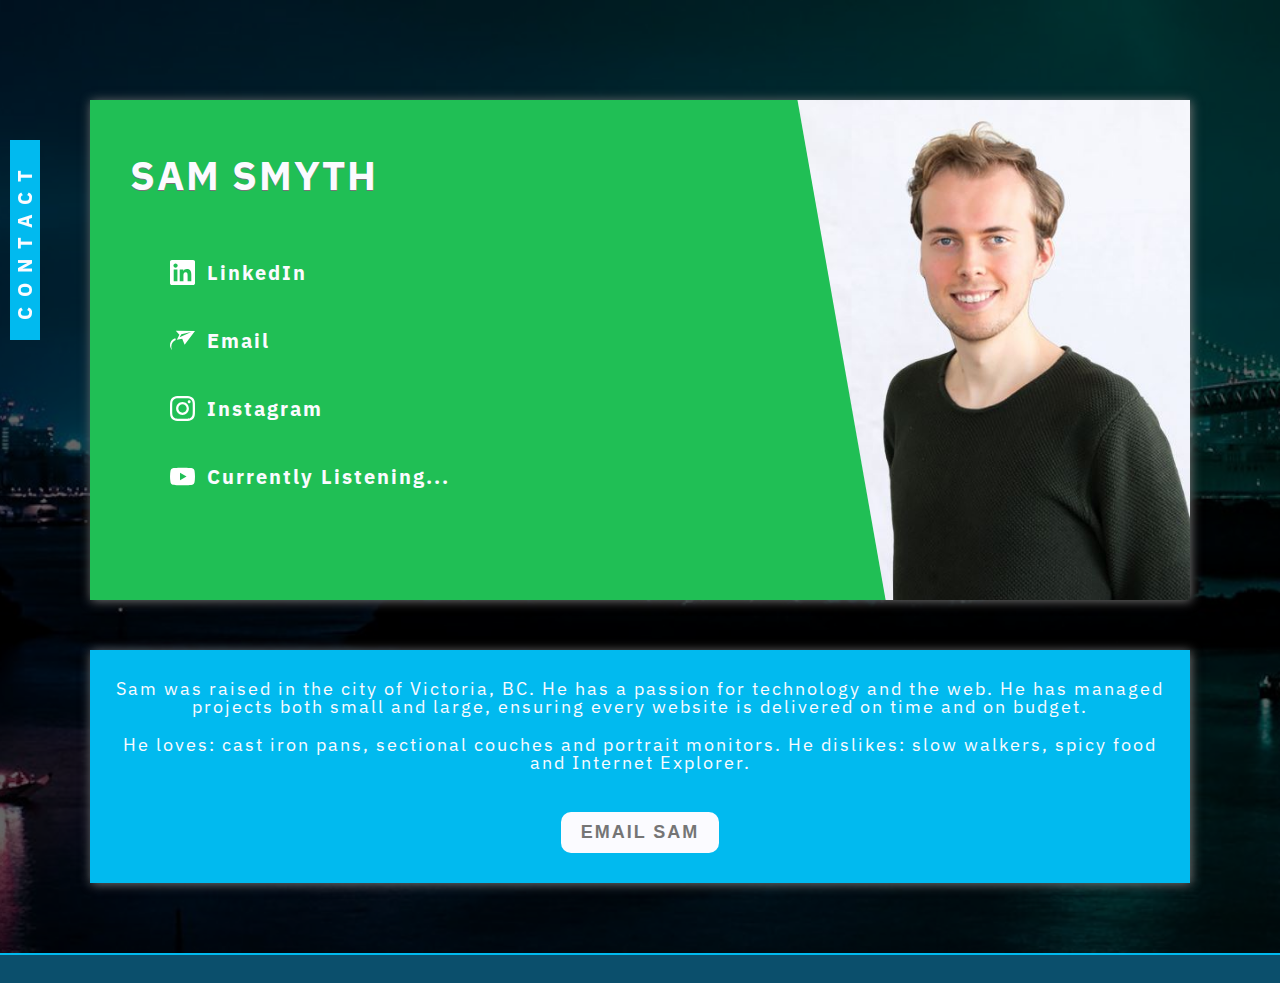
==== commit 12e88c97: "Changed email and removed line" ====
--- a/index.html
+++ b/index.html
@@ -25,7 +25,7 @@
     />
   </head>
   <body>
-    <a href="mailto:sam@tempoweb.ca" class="contact-bar">Contact</a>
+    <a href="mailto:smyth.j.sam@gmail.com" class="contact-bar">Contact</a>
     <section class="hero-section">
       <section class="bio-cont">
         <div class="bio-cont-top">
@@ -50,7 +50,7 @@
                 >
               </li>
               <li>
-                <a href="mailto:sam@tempoweb.ca">
+                <a href="mailto:smyth.j.sam@gmail.com">
                   <svg
                     role="img"
                     viewBox="0 0 24 24"
@@ -110,11 +110,10 @@
             ensuring every website is delivered on time and on budget.
           </p>
           <p>
-            Sam enjoys learning a bit of everything instead of specializing in one
-            area. He loves: cast iron pans, sectional couches and portrait
+            He loves: cast iron pans, sectional couches and portrait
             monitors. He dislikes: slow walkers, spicy food and Internet Explorer.
           </p>
-          <a href="mailto:sam@tempoweb.ca"><button>Email Sam</button></a>
+          <a href="mailto:smyth.j.sam@gmail.com"><button>Email Sam</button></a>
         </div>
       </section>
     </section>
